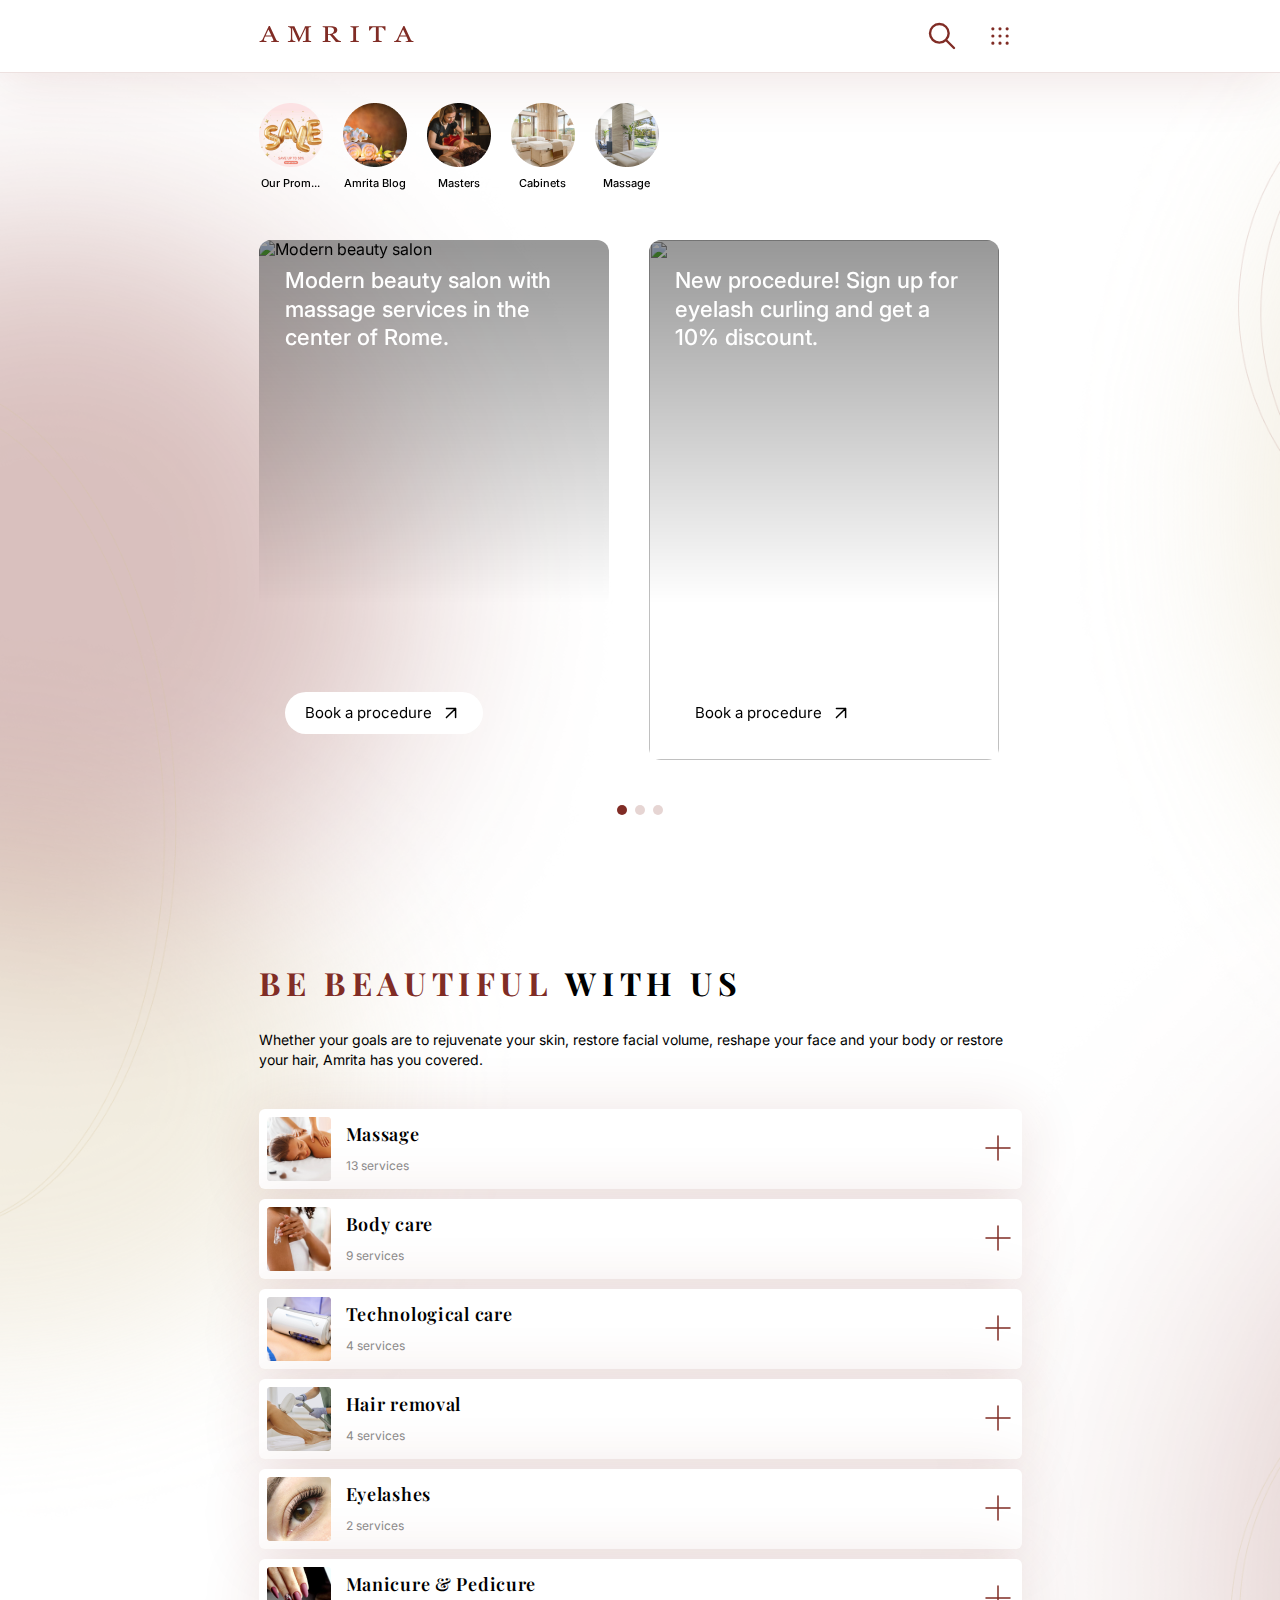
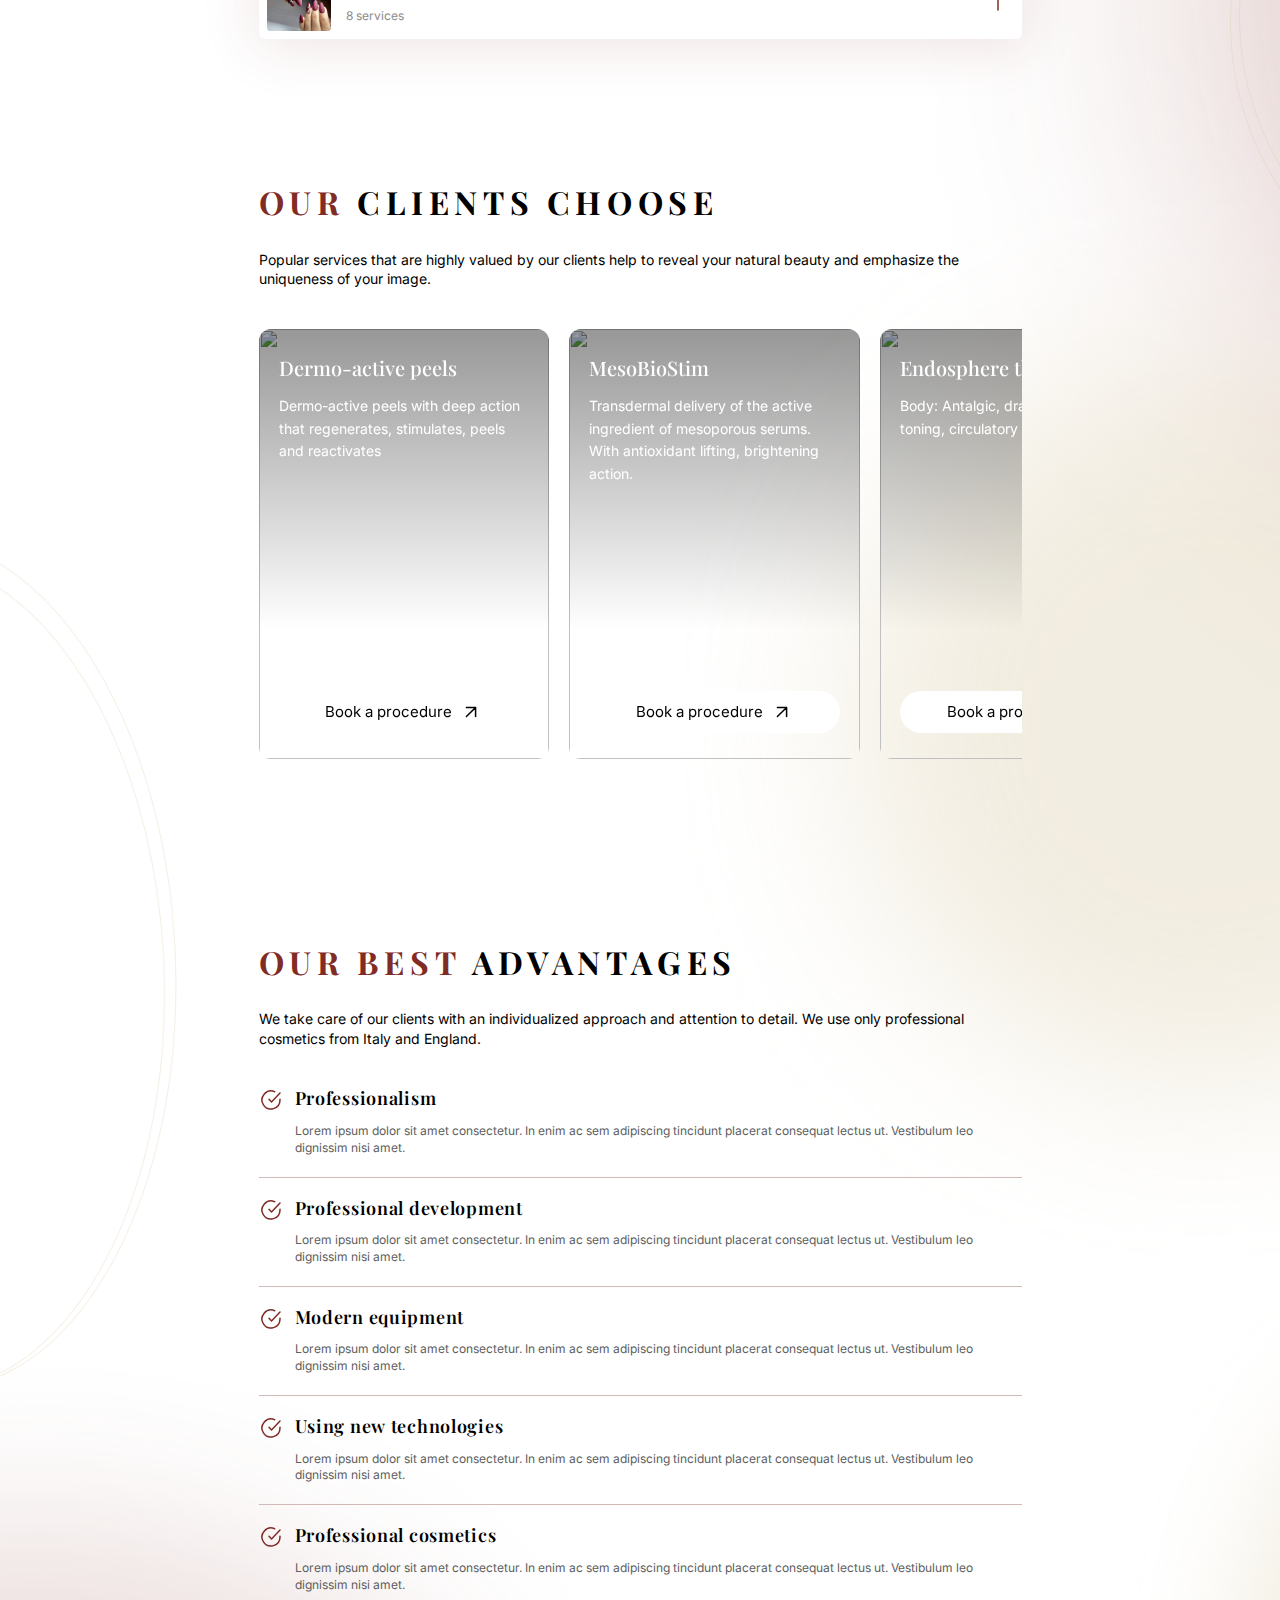
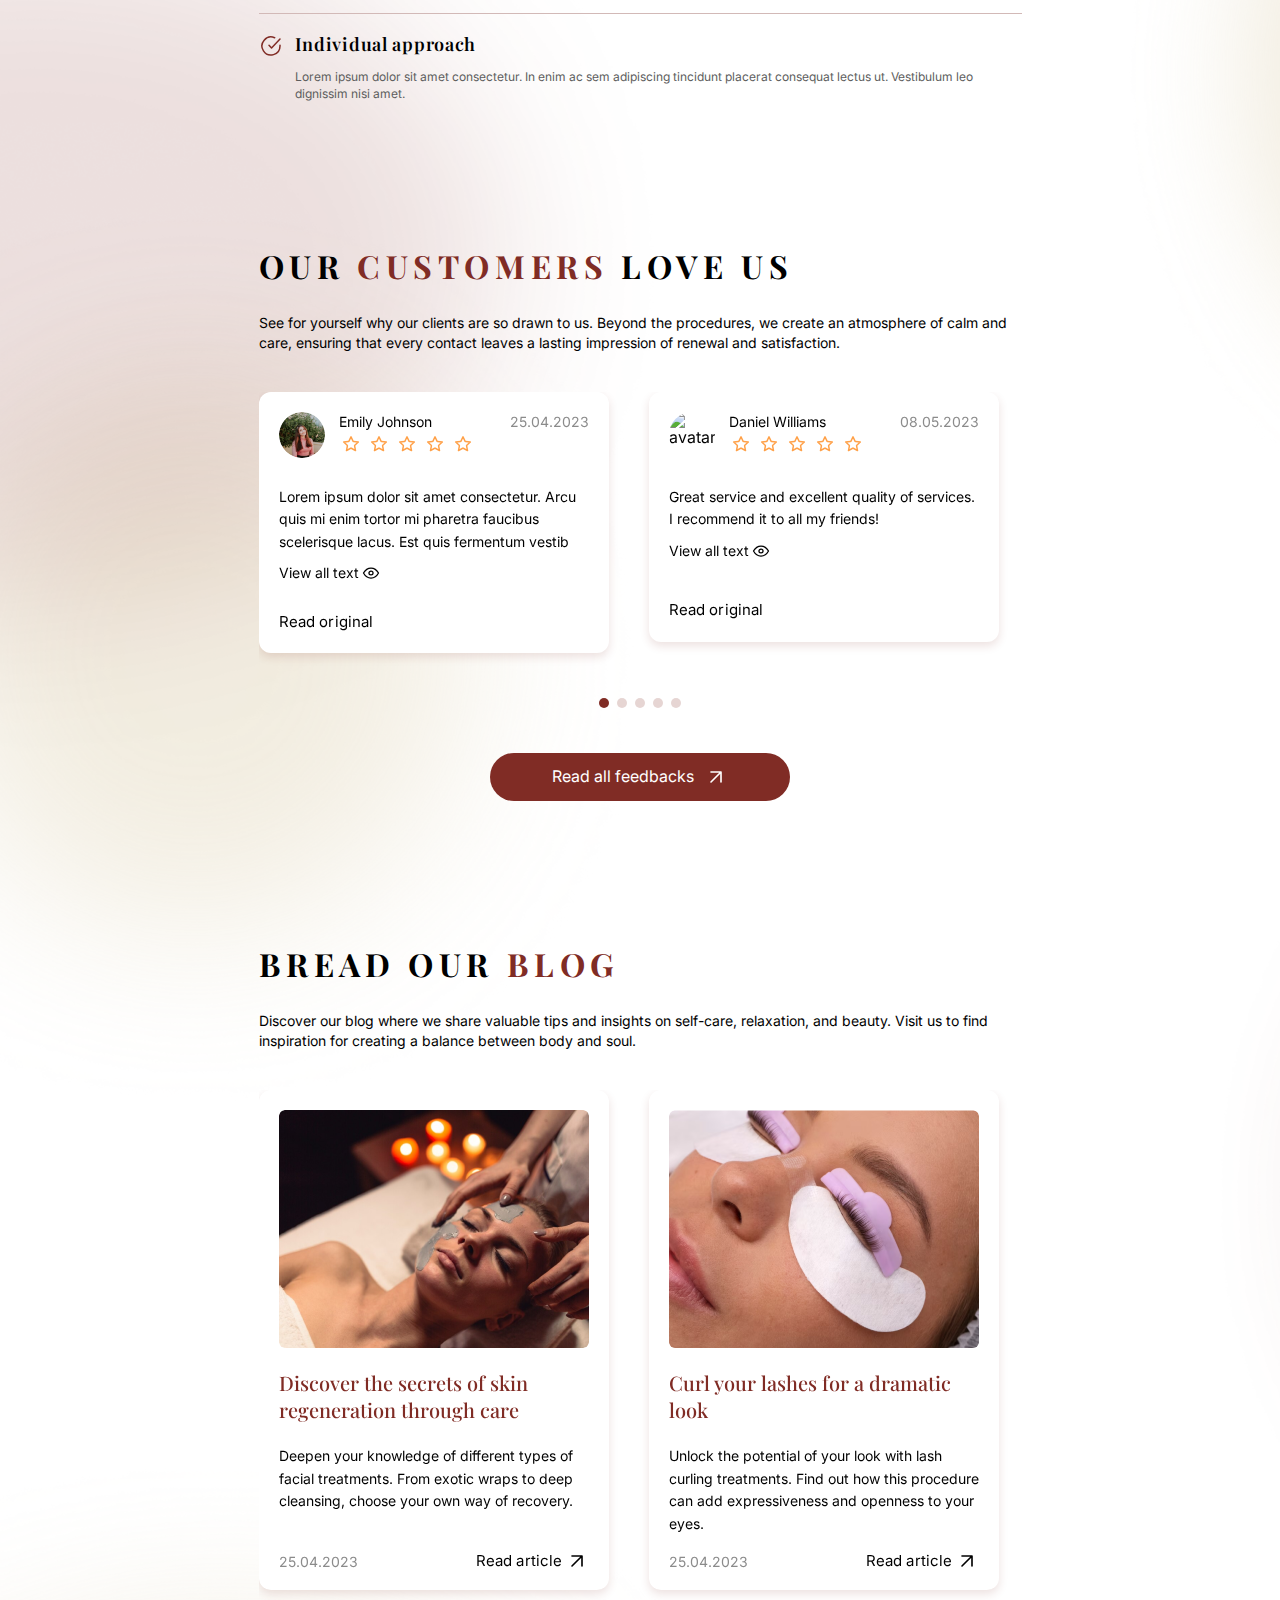
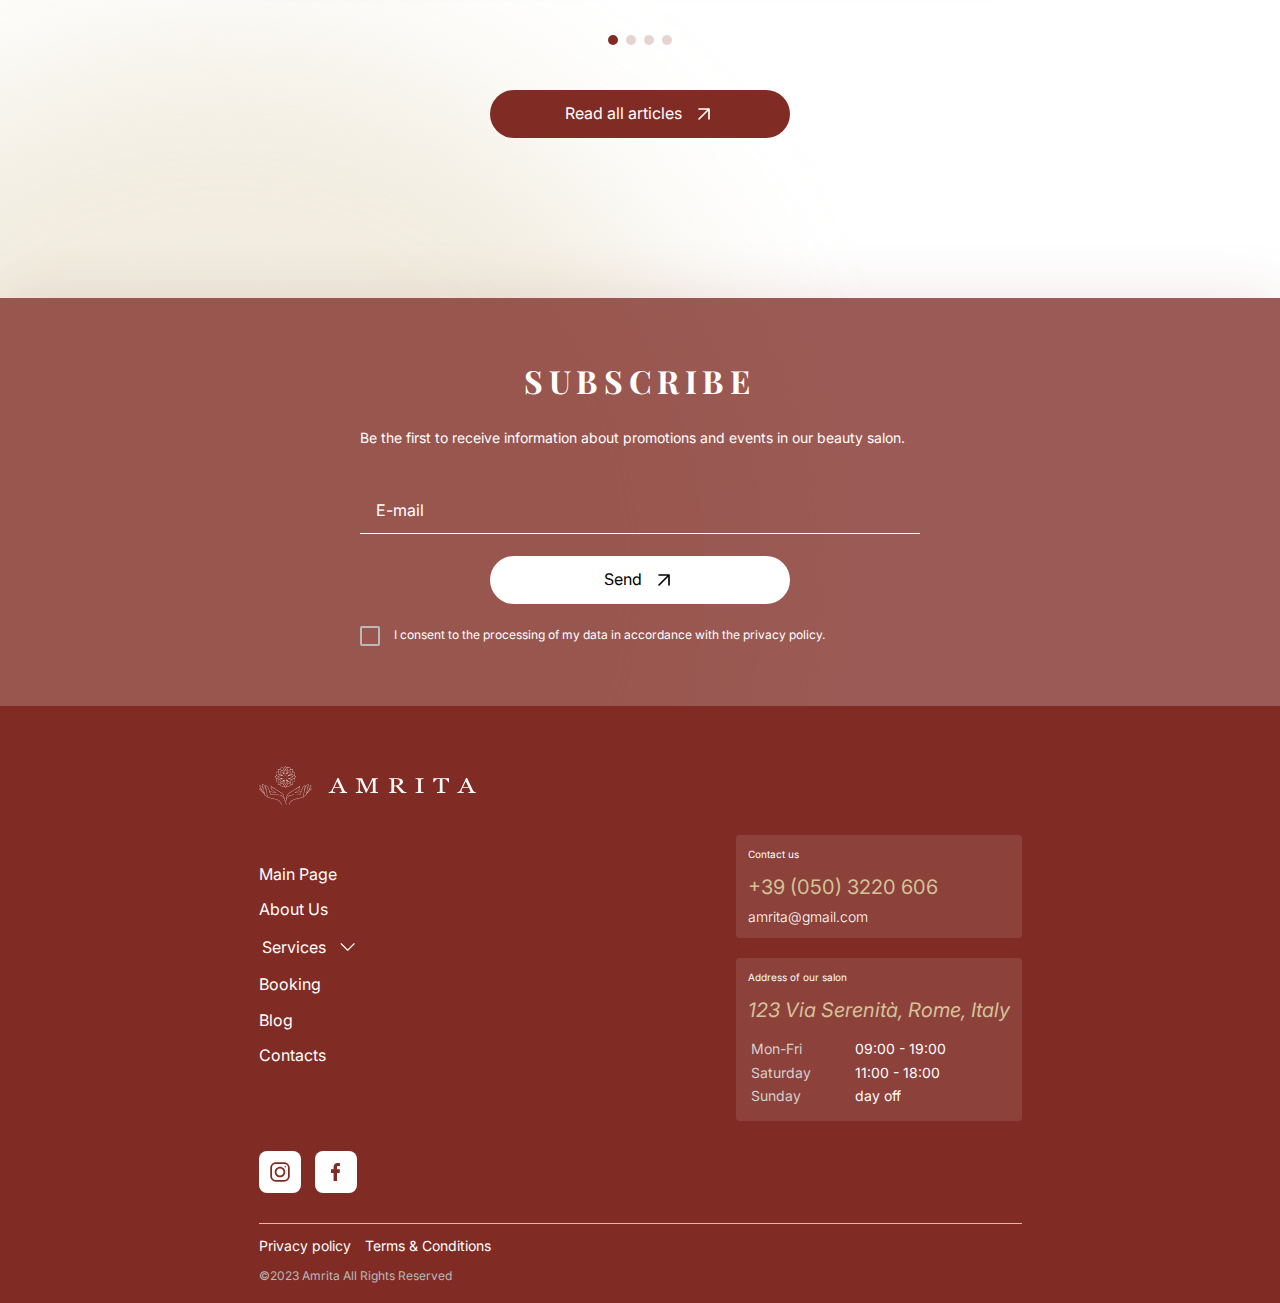
==== index.html @ 3289280f "added subcategories mob/tablet" ====
<!DOCTYPE html>
<html lang="en">

<head>
  <meta charset="UTF-8" />
  <meta name="viewport" content="width=device-width, initial-scale=1.0" />
  <title>Amrita</title>
  <link rel="preconnect" href="https://fonts.googleapis.com" />
  <link rel="preconnect" href="https://fonts.gstatic.com" crossorigin />
  <link
    href="https://fonts.googleapis.com/css2?family=Inter:wght@300;400;500&family=Playfair+Display:wght@500;600;700&display=swap"
    rel="stylesheet" />
  <link rel="stylesheet" href="https://cdn.jsdelivr.net/npm/modern-normalize@1.1.0/modern-normalize.min.css" />
  <link rel="stylesheet" href="https://cdn.jsdelivr.net/npm/swiper@10/swiper-bundle.min.css" />
  <script src="https://cdn.jsdelivr.net/npm/swiper@10/swiper-bundle.min.js"></script>
  <link rel="stylesheet" href="./css/style.css" />
  <link rel="stylesheet" href="./css/pagesStyles/main.css" />
  <script type="module" src="./index.js"></script>
</head>

<body>
  <header class="header">
    <div class="container head__container">
      <nav class="header__nav">
        <ul class="nav__list">
          <li class="nav__item">
            <a href="./services.html" class="nav__link">Services
              <svg width="22" height="22" class="nav__link-icon">
                <use href="./images/icons_sprite.svg.svg#arrow-up-right"></use>
              </svg>
            </a>
          </li>
          <li class="nav__item">
            <a href="./about.html" class="nav__link">About Us</a>
          </li>
          <li class="nav__item"><a href="./blog.html" class="nav__link">Blog</a></li>
          <li class="nav__item">
            <a href="./contacts.html" class="nav__link">Contacts</a>
          </li>
        </ul>
      </nav>
      <a href="./index.html" class="header__logo">
        <svg width="155" height="16" class="logo__icon">
          <use href="./images/icons_sprite.svg.svg#logo"></use>
        </svg>
      </a>
      <div class="header-content">
        <div class="search__container">
          <form class="search-form">
            <input type="text" name="search" placeholder="Search prochedure" class="search__input" />
            <button type="submit" class="search__button">
              <svg width="20" height="20" class="search__button__icon">
                <use href="./images/icons_sprite.svg.svg#search"></use>
              </svg>
            </button>
          </form>
        </div>
        <div class="select">
          <div class="select-header">
            <span class="select-current">EN</span>
            <div class="select-icon">
              <svg width="24" height="24">
                <use class="select-icon" href="./images/icons_sprite.svg.svg#chevron-down"></use>
              </svg>
            </div>
          </div>
          <div class="select-body">
            <div class="select-item">EN</div>
            <div class="select-item">IT</div>
            <div class="select-item">UA</div>
            <div class="select-item">RU</div>
          </div>
        </div>
      </div>
      <div class="header__buttons">
        <button class="header__button-search" id="js-open-panelSearch">
          <svg width="32" height="32" class="search__button__icon-search">
            <use href="./images/icons_sprite.svg.svg#search"></use>
          </svg>
          <svg width="32" height="32" class="search__button__icon-close">
            <use href="./images/icons_sprite.svg.svg#close-icon"></use>
          </svg>
        </button>
        <button class="header__button-menu js-open-menu">
          <svg width="32" height="32" class="button-menu__icon" aria-expanded="false" aria-controls="mobile-menu">
            <use href="./images/icons_sprite.svg.svg#button_menu-burger"></use>
          </svg>
        </button>
      </div>
    </div>
    <div class="header__decor"></div>
    <div class="header__search-panel" id="js-search-panel-header">
      <form class="container search-form">
        <label class="header__search-panel-label">
          <input type="text" name="search" placeholder="Search prochedure" class="search__input" />
          <button type="submit" class="search__button">
            <svg width="20" height="20" class="search__button__icon-search">
              <use href="./images/icons_sprite.svg.svg#search"></use>
            </svg>
          </button>
        </label>
      </form>
    </div>
    <div class="container services__container">
      <ul class="services__list">
        <li class="services__item">
          <button type="button" class="services__button">Body massage</button>
          <div class="subservices__container">
            <ul class="subservices__list">
              <li class="subservices__item">
                <div class="subservices__thumb">
                  <img src="https://t4.ftcdn.net/jpg/04/73/25/49/360_F_473254957_bxG9yf4ly7OBO5I0O5KABlN930GwaMQz.jpg"
                    alt="Decontracting">
                </div>
                <p class="subservices__name">Decontracting</p>
              </li>
              <li class="subservices__item">
                <div class="subservices__thumb">
                  <img src="https://t4.ftcdn.net/jpg/04/73/25/49/360_F_473254957_bxG9yf4ly7OBO5I0O5KABlN930GwaMQz.jpg"
                    alt="Vodder lymph drainage">
                </div>
                <p class="subservices__name">Vodder lymph drainage</p>
              </li>
              <li class="subservices__item">
                <div class="subservices__thumb">
                  <img src="https://t4.ftcdn.net/jpg/04/73/25/49/360_F_473254957_bxG9yf4ly7OBO5I0O5KABlN930GwaMQz.jpg"
                    alt="Anticellulite">
                </div>
                <p class="subservices__name">Anticellulite</p>
              </li>
              <li class="subservices__item">
                <div class="subservices__thumb">
                  <img src="https://t4.ftcdn.net/jpg/04/73/25/49/360_F_473254957_bxG9yf4ly7OBO5I0O5KABlN930GwaMQz.jpg"
                    alt="Relaxing">
                </div>
                <p class="subservices__name">Relaxing</p>
              </li>
              <li class="subservices__item">
                <div class="subservices__thumb">
                  <img src="https://t4.ftcdn.net/jpg/04/73/25/49/360_F_473254957_bxG9yf4ly7OBO5I0O5KABlN930GwaMQz.jpg"
                    alt="Decontracting">
                </div>
                <p class="subservices__name">Relaxing Ayurvedic</p>
              </li>
              <li class="subservices__item">
                <div class="subservices__thumb">
                  <img src="https://t4.ftcdn.net/jpg/04/73/25/49/360_F_473254957_bxG9yf4ly7OBO5I0O5KABlN930GwaMQz.jpg"
                    alt="Decontracting">
                </div>
                <p class="subservices__name">Relaxing Hawaiian</p>
              </li>
              <li class="subservices__item">
                <div class="subservices__thumb">
                  <img src="https://t4.ftcdn.net/jpg/04/73/25/49/360_F_473254957_bxG9yf4ly7OBO5I0O5KABlN930GwaMQz.jpg"
                    alt="Decontracting">
                </div>
                <p class="subservices__name">Foot reflexology</p>
              </li>
              <li class="subservices__item">
                <div class="subservices__thumb">
                  <img src="https://t4.ftcdn.net/jpg/04/73/25/49/360_F_473254957_bxG9yf4ly7OBO5I0O5KABlN930GwaMQz.jpg"
                    alt="Decontracting">
                </div>
                <p class="subservices__name">Cranio-sacral technique</p>
              </li>
              <li class="subservices__item">
                <div class="subservices__thumb">
                  <img src="https://t4.ftcdn.net/jpg/04/73/25/49/360_F_473254957_bxG9yf4ly7OBO5I0O5KABlN930GwaMQz.jpg"
                    alt="Decontracting">
                </div>
                <p class="subservices__name">Jar technique</p>
              </li>
            </ul>
          </div>
        </li>
        <li class="services__item">
          <button type="button" class="services__button">Face massage</button>
          <div class="subservices__container">
            <ul class="subservices__list">
              <li class="subservices__item">
                <div class="subservices__thumb">
                  <img src="https://t4.ftcdn.net/jpg/04/73/25/49/360_F_473254957_bxG9yf4ly7OBO5I0O5KABlN930GwaMQz.jpg"
                    alt="Decontracting">
                </div>
                <p class="subservices__name">Decontracting2</p>
              </li>
              <li class="subservices__item">
                <div class="subservices__thumb">
                  <img src="https://t4.ftcdn.net/jpg/04/73/25/49/360_F_473254957_bxG9yf4ly7OBO5I0O5KABlN930GwaMQz.jpg"
                    alt="Vodder lymph drainage">
                </div>
                <p class="subservices__name">Vodder lymph drainage2</p>
              </li>
              <li class="subservices__item">
                <div class="subservices__thumb">
                  <img src="https://t4.ftcdn.net/jpg/04/73/25/49/360_F_473254957_bxG9yf4ly7OBO5I0O5KABlN930GwaMQz.jpg"
                    alt="Anticellulite">
                </div>
                <p class="subservices__name">Anticellulite2</p>
              </li>
              <li class="subservices__item">
                <div class="subservices__thumb">
                  <img src="https://t4.ftcdn.net/jpg/04/73/25/49/360_F_473254957_bxG9yf4ly7OBO5I0O5KABlN930GwaMQz.jpg"
                    alt="Relaxing">
                </div>
                <p class="subservices__name">Relaxing2</p>
              </li>
              <li class="subservices__item">
                <div class="subservices__thumb">
                  <img src="https://t4.ftcdn.net/jpg/04/73/25/49/360_F_473254957_bxG9yf4ly7OBO5I0O5KABlN930GwaMQz.jpg"
                    alt="Decontracting">
                </div>
                <p class="subservices__name">Relaxing Ayurvedic2</p>
              </li>
              <li class="subservices__item">
                <div class="subservices__thumb">
                  <img src="https://t4.ftcdn.net/jpg/04/73/25/49/360_F_473254957_bxG9yf4ly7OBO5I0O5KABlN930GwaMQz.jpg"
                    alt="Decontracting">
                </div>
                <p class="subservices__name">Relaxing Hawaiian2</p>
              </li>
              <li class="subservices__item">
                <div class="subservices__thumb">
                  <img src="https://t4.ftcdn.net/jpg/04/73/25/49/360_F_473254957_bxG9yf4ly7OBO5I0O5KABlN930GwaMQz.jpg"
                    alt="Decontracting">
                </div>
                <p class="subservices__name">Foot reflexology2</p>
              </li>
              <li class="subservices__item">
                <div class="subservices__thumb">
                  <img src="https://t4.ftcdn.net/jpg/04/73/25/49/360_F_473254957_bxG9yf4ly7OBO5I0O5KABlN930GwaMQz.jpg"
                    alt="Decontracting">
                </div>
                <p class="subservices__name">Cranio-sacral technique2</p>
              </li>
              <li class="subservices__item">
                <div class="subservices__thumb">
                  <img src="https://t4.ftcdn.net/jpg/04/73/25/49/360_F_473254957_bxG9yf4ly7OBO5I0O5KABlN930GwaMQz.jpg"
                    alt="Decontracting">
                </div>
                <p class="subservices__name">Jar technique2</p>
              </li>
            </ul>
          </div>
        </li>
        <li class="services__item">
          <button type="button" class="services__button">Body care</button>
          <div class="subservices__container">
            <ul class="subservices__list">
              <li class="subservices__item">
                <div class="subservices__thumb">
                  <img src="https://t4.ftcdn.net/jpg/04/73/25/49/360_F_473254957_bxG9yf4ly7OBO5I0O5KABlN930GwaMQz.jpg"
                    alt="Decontracting">
                </div>
                <p class="subservices__name">Decontracting3</p>
              </li>
              <li class="subservices__item">
                <div class="subservices__thumb">
                  <img src="https://t4.ftcdn.net/jpg/04/73/25/49/360_F_473254957_bxG9yf4ly7OBO5I0O5KABlN930GwaMQz.jpg"
                    alt="Vodder lymph drainage">
                </div>
                <p class="subservices__name">Vodder lymph drainage3</p>
              </li>
              <li class="subservices__item">
                <div class="subservices__thumb">
                  <img src="https://t4.ftcdn.net/jpg/04/73/25/49/360_F_473254957_bxG9yf4ly7OBO5I0O5KABlN930GwaMQz.jpg"
                    alt="Anticellulite">
                </div>
                <p class="subservices__name">Anticellulite3</p>
              </li>
              <li class="subservices__item">
                <div class="subservices__thumb">
                  <img src="https://t4.ftcdn.net/jpg/04/73/25/49/360_F_473254957_bxG9yf4ly7OBO5I0O5KABlN930GwaMQz.jpg"
                    alt="Relaxing">
                </div>
                <p class="subservices__name">Relaxing3</p>
              </li>
              <li class="subservices__item">
                <div class="subservices__thumb">
                  <img src="https://t4.ftcdn.net/jpg/04/73/25/49/360_F_473254957_bxG9yf4ly7OBO5I0O5KABlN930GwaMQz.jpg"
                    alt="Decontracting">
                </div>
                <p class="subservices__name">Relaxing Ayurvedic3</p>
              </li>
              <li class="subservices__item">
                <div class="subservices__thumb">
                  <img src="https://t4.ftcdn.net/jpg/04/73/25/49/360_F_473254957_bxG9yf4ly7OBO5I0O5KABlN930GwaMQz.jpg"
                    alt="Decontracting">
                </div>
                <p class="subservices__name">Relaxing Hawaiian3</p>
              </li>
              <li class="subservices__item">
                <div class="subservices__thumb">
                  <img src="https://t4.ftcdn.net/jpg/04/73/25/49/360_F_473254957_bxG9yf4ly7OBO5I0O5KABlN930GwaMQz.jpg"
                    alt="Decontracting">
                </div>
                <p class="subservices__name">Foot reflexology3</p>
              </li>
              <li class="subservices__item">
                <div class="subservices__thumb">
                  <img src="https://t4.ftcdn.net/jpg/04/73/25/49/360_F_473254957_bxG9yf4ly7OBO5I0O5KABlN930GwaMQz.jpg"
                    alt="Decontracting">
                </div>
                <p class="subservices__name">Cranio-sacral technique3</p>
              </li>
              <li class="subservices__item">
                <div class="subservices__thumb">
                  <img src="https://t4.ftcdn.net/jpg/04/73/25/49/360_F_473254957_bxG9yf4ly7OBO5I0O5KABlN930GwaMQz.jpg"
                    alt="Decontracting">
                </div>
                <p class="subservices__name">Jar technique3</p>
              </li>
            </ul>
          </div>
        </li>
        <li class="services__item">
          <button type="button" class="services__button">Body care</button>
          <div class="subservices__container">
            <ul class="subservices__list">
              <li class="subservices__item">
                <div class="subservices__thumb">
                  <img src="https://t4.ftcdn.net/jpg/04/73/25/49/360_F_473254957_bxG9yf4ly7OBO5I0O5KABlN930GwaMQz.jpg"
                    alt="Decontracting">
                </div>
                <p class="subservices__name">Decontracting4</p>
              </li>
              <li class="subservices__item">
                <div class="subservices__thumb">
                  <img src="https://t4.ftcdn.net/jpg/04/73/25/49/360_F_473254957_bxG9yf4ly7OBO5I0O5KABlN930GwaMQz.jpg"
                    alt="Vodder lymph drainage">
                </div>
                <p class="subservices__name">Vodder lymph drainage4</p>
              </li>
              <li class="subservices__item">
                <div class="subservices__thumb">
                  <img src="https://t4.ftcdn.net/jpg/04/73/25/49/360_F_473254957_bxG9yf4ly7OBO5I0O5KABlN930GwaMQz.jpg"
                    alt="Anticellulite">
                </div>
                <p class="subservices__name">Anticellulite4</p>
              </li>
              <li class="subservices__item">
                <div class="subservices__thumb">
                  <img src="https://t4.ftcdn.net/jpg/04/73/25/49/360_F_473254957_bxG9yf4ly7OBO5I0O5KABlN930GwaMQz.jpg"
                    alt="Relaxing">
                </div>
                <p class="subservices__name">Relaxing4</p>
              </li>
              <li class="subservices__item">
                <div class="subservices__thumb">
                  <img src="https://t4.ftcdn.net/jpg/04/73/25/49/360_F_473254957_bxG9yf4ly7OBO5I0O5KABlN930GwaMQz.jpg"
                    alt="Decontracting">
                </div>
                <p class="subservices__name">Relaxing Ayurvedic4</p>
              </li>
              <li class="subservices__item">
                <div class="subservices__thumb">
                  <img src="https://t4.ftcdn.net/jpg/04/73/25/49/360_F_473254957_bxG9yf4ly7OBO5I0O5KABlN930GwaMQz.jpg"
                    alt="Decontracting">
                </div>
                <p class="subservices__name">Relaxing Hawaiian4</p>
              </li>
              <li class="subservices__item">
                <div class="subservices__thumb">
                  <img src="https://t4.ftcdn.net/jpg/04/73/25/49/360_F_473254957_bxG9yf4ly7OBO5I0O5KABlN930GwaMQz.jpg"
                    alt="Decontracting">
                </div>
                <p class="subservices__name">Foot reflexology4</p>
              </li>
              <li class="subservices__item">
                <div class="subservices__thumb">
                  <img src="https://t4.ftcdn.net/jpg/04/73/25/49/360_F_473254957_bxG9yf4ly7OBO5I0O5KABlN930GwaMQz.jpg"
                    alt="Decontracting">
                </div>
                <p class="subservices__name">Cranio-sacral technique4</p>
              </li>
              <li class="subservices__item">
                <div class="subservices__thumb">
                  <img src="https://t4.ftcdn.net/jpg/04/73/25/49/360_F_473254957_bxG9yf4ly7OBO5I0O5KABlN930GwaMQz.jpg"
                    alt="Decontracting">
                </div>
                <p class="subservices__name">Jar technique4</p>
              </li>
            </ul>
          </div>
        </li>
        <li class="services__item">
          <button type="button" class="services__button">
            Endosphere therapy
          </button>
          <div class="subservices__container">
            <ul class="subservices__list">
              <li class="subservices__item">
                <div class="subservices__thumb">
                  <img src="https://t4.ftcdn.net/jpg/04/73/25/49/360_F_473254957_bxG9yf4ly7OBO5I0O5KABlN930GwaMQz.jpg"
                    alt="Decontracting">
                </div>
                <p class="subservices__name">Decontracting5</p>
              </li>
              <li class="subservices__item">
                <div class="subservices__thumb">
                  <img src="https://t4.ftcdn.net/jpg/04/73/25/49/360_F_473254957_bxG9yf4ly7OBO5I0O5KABlN930GwaMQz.jpg"
                    alt="Vodder lymph drainage">
                </div>
                <p class="subservices__name">Vodder lymph drainage5</p>
              </li>
              <li class="subservices__item">
                <div class="subservices__thumb">
                  <img src="https://t4.ftcdn.net/jpg/04/73/25/49/360_F_473254957_bxG9yf4ly7OBO5I0O5KABlN930GwaMQz.jpg"
                    alt="Anticellulite">
                </div>
                <p class="subservices__name">Anticellulite5</p>
              </li>
              <li class="subservices__item">
                <div class="subservices__thumb">
                  <img src="https://t4.ftcdn.net/jpg/04/73/25/49/360_F_473254957_bxG9yf4ly7OBO5I0O5KABlN930GwaMQz.jpg"
                    alt="Relaxing">
                </div>
                <p class="subservices__name">Relaxing5</p>
              </li>
              <li class="subservices__item">
                <div class="subservices__thumb">
                  <img src="https://t4.ftcdn.net/jpg/04/73/25/49/360_F_473254957_bxG9yf4ly7OBO5I0O5KABlN930GwaMQz.jpg"
                    alt="Decontracting">
                </div>
                <p class="subservices__name">Relaxing Ayurvedic5</p>
              </li>
              <li class="subservices__item">
                <div class="subservices__thumb">
                  <img src="https://t4.ftcdn.net/jpg/04/73/25/49/360_F_473254957_bxG9yf4ly7OBO5I0O5KABlN930GwaMQz.jpg"
                    alt="Decontracting">
                </div>
                <p class="subservices__name">Relaxing Hawaiian5</p>
              </li>
              <li class="subservices__item">
                <div class="subservices__thumb">
                  <img src="https://t4.ftcdn.net/jpg/04/73/25/49/360_F_473254957_bxG9yf4ly7OBO5I0O5KABlN930GwaMQz.jpg"
                    alt="Decontracting">
                </div>
                <p class="subservices__name">Foot reflexology5</p>
              </li>
              <li class="subservices__item">
                <div class="subservices__thumb">
                  <img src="https://t4.ftcdn.net/jpg/04/73/25/49/360_F_473254957_bxG9yf4ly7OBO5I0O5KABlN930GwaMQz.jpg"
                    alt="Decontracting">
                </div>
                <p class="subservices__name">Cranio-sacral technique5</p>
              </li>
              <li class="subservices__item">
                <div class="subservices__thumb">
                  <img src="https://t4.ftcdn.net/jpg/04/73/25/49/360_F_473254957_bxG9yf4ly7OBO5I0O5KABlN930GwaMQz.jpg"
                    alt="Decontracting">
                </div>
                <p class="subservices__name">Jar technique5</p>
              </li>
            </ul>
          </div>
        </li>
        <li class="services__item">
          <button type="button" class="services__button">MesoBioStim</button>
          <div class="subservices__container">
            <ul class="subservices__list">
              <li class="subservices__item">
                <div class="subservices__thumb">
                  <img src="https://t4.ftcdn.net/jpg/04/73/25/49/360_F_473254957_bxG9yf4ly7OBO5I0O5KABlN930GwaMQz.jpg"
                    alt="Decontracting">
                </div>
                <p class="subservices__name">Decontracting6</p>
              </li>
              <li class="subservices__item">
                <div class="subservices__thumb">
                  <img src="https://t4.ftcdn.net/jpg/04/73/25/49/360_F_473254957_bxG9yf4ly7OBO5I0O5KABlN930GwaMQz.jpg"
                    alt="Vodder lymph drainage">
                </div>
                <p class="subservices__name">Vodder lymph drainage6</p>
              </li>
              <li class="subservices__item">
                <div class="subservices__thumb">
                  <img src="https://t4.ftcdn.net/jpg/04/73/25/49/360_F_473254957_bxG9yf4ly7OBO5I0O5KABlN930GwaMQz.jpg"
                    alt="Anticellulite">
                </div>
                <p class="subservices__name">Anticellulite6</p>
              </li>
              <li class="subservices__item">
                <div class="subservices__thumb">
                  <img src="https://t4.ftcdn.net/jpg/04/73/25/49/360_F_473254957_bxG9yf4ly7OBO5I0O5KABlN930GwaMQz.jpg"
                    alt="Relaxing">
                </div>
                <p class="subservices__name">Relaxing6</p>
              </li>
              <li class="subservices__item">
                <div class="subservices__thumb">
                  <img src="https://t4.ftcdn.net/jpg/04/73/25/49/360_F_473254957_bxG9yf4ly7OBO5I0O5KABlN930GwaMQz.jpg"
                    alt="Decontracting">
                </div>
                <p class="subservices__name">Relaxing Ayurvedic6</p>
              </li>
              <li class="subservices__item">
                <div class="subservices__thumb">
                  <img src="https://t4.ftcdn.net/jpg/04/73/25/49/360_F_473254957_bxG9yf4ly7OBO5I0O5KABlN930GwaMQz.jpg"
                    alt="Decontracting">
                </div>
                <p class="subservices__name">Relaxing Hawaiian6</p>
              </li>
              <li class="subservices__item">
                <div class="subservices__thumb">
                  <img src="https://t4.ftcdn.net/jpg/04/73/25/49/360_F_473254957_bxG9yf4ly7OBO5I0O5KABlN930GwaMQz.jpg"
                    alt="Decontracting">
                </div>
                <p class="subservices__name">Foot reflexology6</p>
              </li>
              <li class="subservices__item">
                <div class="subservices__thumb">
                  <img src="https://t4.ftcdn.net/jpg/04/73/25/49/360_F_473254957_bxG9yf4ly7OBO5I0O5KABlN930GwaMQz.jpg"
                    alt="Decontracting">
                </div>
                <p class="subservices__name">Cranio-sacral technique6</p>
              </li>
              <li class="subservices__item">
                <div class="subservices__thumb">
                  <img src="https://t4.ftcdn.net/jpg/04/73/25/49/360_F_473254957_bxG9yf4ly7OBO5I0O5KABlN930GwaMQz.jpg"
                    alt="Decontracting">
                </div>
                <p class="subservices__name">Jar technique6</p>
              </li>
            </ul>
          </div>
        </li>
        <li class="services__item">
          <button type="button" class="services__button">Epilation</button>
          <div class="subservices__container">
            <ul class="subservices__list">
              <li class="subservices__item">
                <div class="subservices__thumb">
                  <img src="https://t4.ftcdn.net/jpg/04/73/25/49/360_F_473254957_bxG9yf4ly7OBO5I0O5KABlN930GwaMQz.jpg"
                    alt="Decontracting">
                </div>
                <p class="subservices__name">Decontracting7</p>
              </li>
              <li class="subservices__item">
                <div class="subservices__thumb">
                  <img src="https://t4.ftcdn.net/jpg/04/73/25/49/360_F_473254957_bxG9yf4ly7OBO5I0O5KABlN930GwaMQz.jpg"
                    alt="Vodder lymph drainage">
                </div>
                <p class="subservices__name">Vodder lymph drainage7</p>
              </li>
              <li class="subservices__item">
                <div class="subservices__thumb">
                  <img src="https://t4.ftcdn.net/jpg/04/73/25/49/360_F_473254957_bxG9yf4ly7OBO5I0O5KABlN930GwaMQz.jpg"
                    alt="Anticellulite">
                </div>
                <p class="subservices__name">Anticellulite7</p>
              </li>
              <li class="subservices__item">
                <div class="subservices__thumb">
                  <img src="https://t4.ftcdn.net/jpg/04/73/25/49/360_F_473254957_bxG9yf4ly7OBO5I0O5KABlN930GwaMQz.jpg"
                    alt="Relaxing">
                </div>
                <p class="subservices__name">Relaxing7</p>
              </li>
              <li class="subservices__item">
                <div class="subservices__thumb">
                  <img src="https://t4.ftcdn.net/jpg/04/73/25/49/360_F_473254957_bxG9yf4ly7OBO5I0O5KABlN930GwaMQz.jpg"
                    alt="Decontracting">
                </div>
                <p class="subservices__name">Relaxing Ayurvedic7</p>
              </li>
              <li class="subservices__item">
                <div class="subservices__thumb">
                  <img src="https://t4.ftcdn.net/jpg/04/73/25/49/360_F_473254957_bxG9yf4ly7OBO5I0O5KABlN930GwaMQz.jpg"
                    alt="Decontracting">
                </div>
                <p class="subservices__name">Relaxing Hawaiian7</p>
              </li>
              <li class="subservices__item">
                <div class="subservices__thumb">
                  <img src="https://t4.ftcdn.net/jpg/04/73/25/49/360_F_473254957_bxG9yf4ly7OBO5I0O5KABlN930GwaMQz.jpg"
                    alt="Decontracting">
                </div>
                <p class="subservices__name">Foot reflexology7</p>
              </li>
              <li class="subservices__item">
                <div class="subservices__thumb">
                  <img src="https://t4.ftcdn.net/jpg/04/73/25/49/360_F_473254957_bxG9yf4ly7OBO5I0O5KABlN930GwaMQz.jpg"
                    alt="Decontracting">
                </div>
                <p class="subservices__name">Cranio-sacral technique7</p>
              </li>
              <li class="subservices__item">
                <div class="subservices__thumb">
                  <img src="https://t4.ftcdn.net/jpg/04/73/25/49/360_F_473254957_bxG9yf4ly7OBO5I0O5KABlN930GwaMQz.jpg"
                    alt="Decontracting">
                </div>
                <p class="subservices__name">Jar technique7</p>
              </li>
            </ul>
          </div>
        </li>
        <li class="services__item">
          <button type="button" class="services__button">Eyelashes</button>
          <div class="subservices__container">
            <ul class="subservices__list">
              <li class="subservices__item">
                <div class="subservices__thumb">
                  <img src="https://t4.ftcdn.net/jpg/04/73/25/49/360_F_473254957_bxG9yf4ly7OBO5I0O5KABlN930GwaMQz.jpg"
                    alt="Decontracting">
                </div>
                <p class="subservices__name">Decontracting8</p>
              </li>
              <li class="subservices__item">
                <div class="subservices__thumb">
                  <img src="https://t4.ftcdn.net/jpg/04/73/25/49/360_F_473254957_bxG9yf4ly7OBO5I0O5KABlN930GwaMQz.jpg"
                    alt="Vodder lymph drainage">
                </div>
                <p class="subservices__name">Vodder lymph drainage8</p>
              </li>
              <li class="subservices__item">
                <div class="subservices__thumb">
                  <img src="https://t4.ftcdn.net/jpg/04/73/25/49/360_F_473254957_bxG9yf4ly7OBO5I0O5KABlN930GwaMQz.jpg"
                    alt="Anticellulite">
                </div>
                <p class="subservices__name">Anticellulite8</p>
              </li>
              <li class="subservices__item">
                <div class="subservices__thumb">
                  <img src="https://t4.ftcdn.net/jpg/04/73/25/49/360_F_473254957_bxG9yf4ly7OBO5I0O5KABlN930GwaMQz.jpg"
                    alt="Relaxing">
                </div>
                <p class="subservices__name">Relaxing8</p>
              </li>
              <li class="subservices__item">
                <div class="subservices__thumb">
                  <img src="https://t4.ftcdn.net/jpg/04/73/25/49/360_F_473254957_bxG9yf4ly7OBO5I0O5KABlN930GwaMQz.jpg"
                    alt="Decontracting">
                </div>
                <p class="subservices__name">Relaxing Ayurvedic8</p>
              </li>
              <li class="subservices__item">
                <div class="subservices__thumb">
                  <img src="https://t4.ftcdn.net/jpg/04/73/25/49/360_F_473254957_bxG9yf4ly7OBO5I0O5KABlN930GwaMQz.jpg"
                    alt="Decontracting">
                </div>
                <p class="subservices__name">Relaxing Hawaiian8</p>
              </li>
              <li class="subservices__item">
                <div class="subservices__thumb">
                  <img src="https://t4.ftcdn.net/jpg/04/73/25/49/360_F_473254957_bxG9yf4ly7OBO5I0O5KABlN930GwaMQz.jpg"
                    alt="Decontracting">
                </div>
                <p class="subservices__name">Foot reflexology8</p>
              </li>
              <li class="subservices__item">
                <div class="subservices__thumb">
                  <img src="https://t4.ftcdn.net/jpg/04/73/25/49/360_F_473254957_bxG9yf4ly7OBO5I0O5KABlN930GwaMQz.jpg"
                    alt="Decontracting">
                </div>
                <p class="subservices__name">Cranio-sacral technique8</p>
              </li>
              <li class="subservices__item">
                <div class="subservices__thumb">
                  <img src="https://t4.ftcdn.net/jpg/04/73/25/49/360_F_473254957_bxG9yf4ly7OBO5I0O5KABlN930GwaMQz.jpg"
                    alt="Decontracting">
                </div>
                <p class="subservices__name">Jar technique8</p>
              </li>
            </ul>
          </div>
        </li>
        <li class="services__item">
          <button type="button" class="services__button">Manicure</button>
          <div class="subservices__container">
            <ul class="subservices__list">
              <li class="subservices__item">
                <div class="subservices__thumb">
                  <img src="https://t4.ftcdn.net/jpg/04/73/25/49/360_F_473254957_bxG9yf4ly7OBO5I0O5KABlN930GwaMQz.jpg"
                    alt="Decontracting">
                </div>
                <p class="subservices__name">Decontracting9</p>
              </li>
              <li class="subservices__item">
                <div class="subservices__thumb">
                  <img src="https://t4.ftcdn.net/jpg/04/73/25/49/360_F_473254957_bxG9yf4ly7OBO5I0O5KABlN930GwaMQz.jpg"
                    alt="Vodder lymph drainage">
                </div>
                <p class="subservices__name">Vodder lymph drainage9</p>
              </li>
              <li class="subservices__item">
                <div class="subservices__thumb">
                  <img src="https://t4.ftcdn.net/jpg/04/73/25/49/360_F_473254957_bxG9yf4ly7OBO5I0O5KABlN930GwaMQz.jpg"
                    alt="Anticellulite">
                </div>
                <p class="subservices__name">Anticellulite9</p>
              </li>
              <li class="subservices__item">
                <div class="subservices__thumb">
                  <img src="https://t4.ftcdn.net/jpg/04/73/25/49/360_F_473254957_bxG9yf4ly7OBO5I0O5KABlN930GwaMQz.jpg"
                    alt="Relaxing">
                </div>
                <p class="subservices__name">Relaxing9</p>
              </li>
              <li class="subservices__item">
                <div class="subservices__thumb">
                  <img src="https://t4.ftcdn.net/jpg/04/73/25/49/360_F_473254957_bxG9yf4ly7OBO5I0O5KABlN930GwaMQz.jpg"
                    alt="Decontracting">
                </div>
                <p class="subservices__name">Relaxing Ayurvedic9</p>
              </li>
              <li class="subservices__item">
                <div class="subservices__thumb">
                  <img src="https://t4.ftcdn.net/jpg/04/73/25/49/360_F_473254957_bxG9yf4ly7OBO5I0O5KABlN930GwaMQz.jpg"
                    alt="Decontracting">
                </div>
                <p class="subservices__name">Relaxing Hawaiian9</p>
              </li>
              <li class="subservices__item">
                <div class="subservices__thumb">
                  <img src="https://t4.ftcdn.net/jpg/04/73/25/49/360_F_473254957_bxG9yf4ly7OBO5I0O5KABlN930GwaMQz.jpg"
                    alt="Decontracting">
                </div>
                <p class="subservices__name">Foot reflexology9</p>
              </li>
              <li class="subservices__item">
                <div class="subservices__thumb">
                  <img src="https://t4.ftcdn.net/jpg/04/73/25/49/360_F_473254957_bxG9yf4ly7OBO5I0O5KABlN930GwaMQz.jpg"
                    alt="Decontracting">
                </div>
                <p class="subservices__name">Cranio-sacral technique9</p>
              </li>
              <li class="subservices__item">
                <div class="subservices__thumb">
                  <img src="https://t4.ftcdn.net/jpg/04/73/25/49/360_F_473254957_bxG9yf4ly7OBO5I0O5KABlN930GwaMQz.jpg"
                    alt="Decontracting">
                </div>
                <p class="subservices__name">Jar technique9</p>
              </li>
            </ul>
          </div>
        </li>
        <li class="services__item">
          <button type="button" class="services__button">Pedicure</button>
          <div class="subservices__container">
            <ul class="subservices__list">
              <li class="subservices__item">
                <div class="subservices__thumb">
                  <img src="https://t4.ftcdn.net/jpg/04/73/25/49/360_F_473254957_bxG9yf4ly7OBO5I0O5KABlN930GwaMQz.jpg"
                    alt="Decontracting">
                </div>
                <p class="subservices__name">Decontracting2</p>
              </li>
              <li class="subservices__item">
                <div class="subservices__thumb">
                  <img src="https://t4.ftcdn.net/jpg/04/73/25/49/360_F_473254957_bxG9yf4ly7OBO5I0O5KABlN930GwaMQz.jpg"
                    alt="Vodder lymph drainage">
                </div>
                <p class="subservices__name">Vodder lymph drainage2</p>
              </li>
              <li class="subservices__item">
                <div class="subservices__thumb">
                  <img src="https://t4.ftcdn.net/jpg/04/73/25/49/360_F_473254957_bxG9yf4ly7OBO5I0O5KABlN930GwaMQz.jpg"
                    alt="Anticellulite">
                </div>
                <p class="subservices__name">Anticellulite2</p>
              </li>
              <li class="subservices__item">
                <div class="subservices__thumb">
                  <img src="https://t4.ftcdn.net/jpg/04/73/25/49/360_F_473254957_bxG9yf4ly7OBO5I0O5KABlN930GwaMQz.jpg"
                    alt="Relaxing">
                </div>
                <p class="subservices__name">Relaxing2</p>
              </li>
              <li class="subservices__item">
                <div class="subservices__thumb">
                  <img src="https://t4.ftcdn.net/jpg/04/73/25/49/360_F_473254957_bxG9yf4ly7OBO5I0O5KABlN930GwaMQz.jpg"
                    alt="Decontracting">
                </div>
                <p class="subservices__name">Relaxing Ayurvedic2</p>
              </li>
              <li class="subservices__item">
                <div class="subservices__thumb">
                  <img src="https://t4.ftcdn.net/jpg/04/73/25/49/360_F_473254957_bxG9yf4ly7OBO5I0O5KABlN930GwaMQz.jpg"
                    alt="Decontracting">
                </div>
                <p class="subservices__name">Relaxing Hawaiian2</p>
              </li>
              <li class="subservices__item">
                <div class="subservices__thumb">
                  <img src="https://t4.ftcdn.net/jpg/04/73/25/49/360_F_473254957_bxG9yf4ly7OBO5I0O5KABlN930GwaMQz.jpg"
                    alt="Decontracting">
                </div>
                <p class="subservices__name">Foot reflexology2</p>
              </li>
              <li class="subservices__item">
                <div class="subservices__thumb">
                  <img src="https://t4.ftcdn.net/jpg/04/73/25/49/360_F_473254957_bxG9yf4ly7OBO5I0O5KABlN930GwaMQz.jpg"
                    alt="Decontracting">
                </div>
                <p class="subservices__name">Cranio-sacral technique2</p>
              </li>
              <li class="subservices__item">
                <div class="subservices__thumb">
                  <img src="https://t4.ftcdn.net/jpg/04/73/25/49/360_F_473254957_bxG9yf4ly7OBO5I0O5KABlN930GwaMQz.jpg"
                    alt="Decontracting">
                </div>
                <p class="subservices__name">Jar technique2</p>
              </li>
            </ul>
          </div>
        </li>
      </ul>
    </div>
  </header>
  <main class="main">
    <!-- -------------------------CIRCLE INFO---------------------- -->
    <section class="circle-info">
      <div class="container">
        <div class="circle__swiper">
          <div class="swiper-wrapper">
            <div class="swiper-slide">
              <div class="circle-info__thumb">
                <img class="circle-info__img" srcset="
                    ./images/circle-info/img_sm@1x.png 64w,
                    ./images/circle-info/img_sm@2x.png 128w,
                    ./images/circle-info/img_lg@1x.png 82w,
                    ./images/circle-info/img_lg@2x.png 164w
                    " sizes="(min-width: 1440px) 82px, (min-width: 843px) 64px, (min-width: 390px) 64px, 100vw"
                  src="./images/circle-info/img_sm@1x.png" alt="Our Promotions" />
              </div>
              <p class="circle-info__text">Our Prom...</p>
            </div>
            <div class="swiper-slide">
              <div class="circle-info__thumb">
                <img srcset="
                  ./images/circle-info/img_sm@1x-1.png 64w,
                  ./images/circle-info/img_sm@2x-1.png 128w,
                  ./images/circle-info/img_lg@1x-1.png 82w,
                  ./images/circle-info/img_lg@2x-1.png 164w
                  " sizes="(min-width: 1440px) 82px, (min-width: 843px) 64px, (min-width: 390px) 64px, 100vw"
                  class="circle-info__img" src="./images/circle-info/img_sm@1x-1.png" alt="Amrita Blog" />
              </div>
              <p class="circle-info__text">Amrita Blog</p>
            </div>
            <div class="swiper-slide">
              <div class="circle-info__thumb">
                <img class="circle-info__img" srcset="
                  ./images/circle-info/img_sm@1x-2.png 64w,
                  ./images/circle-info/img_sm@2x-2.png 128w,
                  ./images/circle-info/img_lg@1x-2.png 82w,
                  ./images/circle-info/img_lg@2x-2.png 164w
                  " sizes="(min-width: 1440px) 82px, (min-width: 843px) 64px, (min-width: 390px) 64px, 100vw"
                  src="./images/circle-info/img_sm@1x-2.png" alt="Masters" />
              </div>
              <p class="circle-info__text">Masters</p>
            </div>
            <div class="swiper-slide">
              <div class="circle-info__thumb">
                <img class="circle-info__img" srcset="
                    ./images/circle-info/img_sm@1x-3.png 64w,
                    ./images/circle-info/img_sm@2x-3.png 128w,
                    ./images/circle-info/img_lg@1x-3.png 82w,
                    ./images/circle-info/img_lg@2x-3.png 164w
                    " sizes="(min-width: 1440px) 82px, (min-width: 843px) 64px, (min-width: 390px) 64px, 100vw"
                  src="./images/circle-info/img_sm@1x-3.png" alt="Cabinets" />
              </div>
              <p class="circle-info__text">Cabinets</p>
            </div>
            <div class="swiper-slide">
              <div class="circle-info__thumb">
                <img class="circle-info__img" srcset="
                    ./images/circle-info/img_sm@1x-4.png 64w,
                    ./images/circle-info/img_sm@2x-4.png 128w,
                    ./images/circle-info/img_lg@1x-4.png 82w,
                    ./images/circle-info/img_lg@2x-4.png 164w
                    " sizes="(min-width: 1440px) 82px, (min-width: 843px) 64px, (min-width: 390px) 64px, 100vw"
                  src="./images/circle-info/img_sm@1x-4.png" alt="Massage" />
              </div>
              <p class="circle-info__text">Massage</p>
            </div>
          </div>
        </div>
      </div>
    </section>
    <!-- -------------------------BANNER---------------------- -->
    <section class="banner">
      <div class="container">
        <div class="swiper banner__swiper">
          <div class="swiper-wrapper banner__swiper-wrapper">
            <div class="swiper-slide banner__swiper-slide">
              <div class="banner__thumb">
                <img src="https://109.te.ua/firms/photos/16871/4_1.jpg" alt="Modern beauty salon" />
                <div class="banner__thumb-content">
                  <p class="banner__text">
                    Modern beauty salon with massage services in the center of
                    Rome.
                  </p>
                  <a href="./booking.html" class="banner__button">
                    Book a procedure
                    <svg width="22" height="22" class="banner__button-icon">
                      <use class="banner__icon" href="./images/icons_sprite.svg.svg#arrow-up-right"></use>
                    </svg>
                  </a>
                </div>
              </div>
            </div>
            <div class="swiper-slide banner__swiper-slide">
              <div class="banner__thumb">
                <img src="https://109.te.ua/firms/photos/16871/0_1.jpg" alt="" />
                <div class="banner__thumb-content">
                  <p class="banner__text">
                    New procedure! Sign up for eyelash curling and get a 10%
                    discount.
                  </p>
                  <a href="./booking.html" class="banner__button">
                    Book a procedure
                    <svg width="22" height="22" class="banner__button-icon">
                      <use href="./images/icons_sprite.svg.svg#arrow-up-right"></use>
                    </svg>
                  </a>
                </div>
              </div>
            </div>
            <div class="swiper-slide banner__swiper-slide">
              <div class="banner__thumb">
                <img src="https://barb.ua/uploads/2022_/01/04/980451/YQKHzu.jpg" alt="" />
                <div class="banner__thumb-content">
                  <p class="banner__text">
                    Opening of a new salon in the center of Milan! Discounts
                    up to 50% are valid.
                  </p>
                  <a href="./booking.html" class="banner__button">
                    Book a procedure
                    <svg width="22" height="22" class="banner__button-icon">
                      <use href="./images/icons_sprite.svg.svg#arrow-up-right"></use>
                    </svg>
                  </a>
                </div>
              </div>
            </div>
          </div>
          <div class="swiper-pagination banner__swiper-pagination"></div>
        </div>
      </div>
    </section>
    <!-- -------------------------PROCEDURES---------------------- -->
    <section class="procedures">
      <div class="container">
        <h2 class="tittle">
          <span class="tittle-accent">Be beautiful </span>with us
        </h2>
        <p class="description">
          Whether your goals are to rejuvenate your skin, restore facial
          volume, reshape your face and your body or restore your hair, Amrita
          has you covered.
        </p>
        <ul class="procedures__list">
          <li class="procedures__item">
            <div class="procedures__item-content">
              <div class="procedures__thumb">
                <img srcset="./images/services/img_sm@1x.png 1x, ./images/services/img_sm@2x.png 2x,"
                  src="https://static.vecteezy.com/system/resources/thumbnails/004/141/669/small/no-photo-or-blank-image-icon-loading-images-or-missing-image-mark-image-not-available-or-image-coming-soon-sign-simple-nature-silhouette-in-frame-isolated-illustration-vector.jpg"
                  alt="Massage" />
              </div>
              <div class="procedures__info-text">
                <h3 class="procedures__title">Massage</h3>
                <p class="procedures__description">13 services</p>
              </div>
            </div>
            <button class="procedures__button">
              <svg width="32" height="32" class="procedures__icon plus">
                <use href="./images/icons_sprite.svg.svg#plus"></use>
              </svg>
              <svg width="32" height="32" class="procedures__icon minus">
                <use href="./images/icons_sprite.svg.svg#minus"></use>
              </svg>
            </button>
            <div class="procedures__item-catalog">
              <ul class="item-catalog__list">
                <li class="item-catalog__item">
                  <div class="item-catalog__thumb">
                    <img
                      src="https://static.vecteezy.com/system/resources/thumbnails/004/141/669/small/no-photo-or-blank-image-icon-loading-images-or-missing-image-mark-image-not-available-or-image-coming-soon-sign-simple-nature-silhouette-in-frame-isolated-illustration-vector.jpg"
                      alt="Procedure Name" />
                  </div>
                  <h4 class="item-catalog__title">Procedure Name</h4>
                </li>
                <li class="item-catalog__item">
                  <div class="item-catalog__thumb">
                    <img
                      src="https://static.vecteezy.com/system/resources/thumbnails/004/141/669/small/no-photo-or-blank-image-icon-loading-images-or-missing-image-mark-image-not-available-or-image-coming-soon-sign-simple-nature-silhouette-in-frame-isolated-illustration-vector.jpg"
                      alt="Procedure Name" />
                  </div>
                  <h4 class="item-catalog__title">Procedure Name</h4>
                </li>
                <li class="item-catalog__item">
                  <div class="item-catalog__thumb">
                    <img
                      src="https://static.vecteezy.com/system/resources/thumbnails/004/141/669/small/no-photo-or-blank-image-icon-loading-images-or-missing-image-mark-image-not-available-or-image-coming-soon-sign-simple-nature-silhouette-in-frame-isolated-illustration-vector.jpg"
                      alt="Procedure Name" />
                  </div>
                  <h4 class="item-catalog__title">Procedure Name</h4>
                </li>
                <li class="item-catalog__item">
                  <div class="item-catalog__thumb">
                    <img
                      src="https://static.vecteezy.com/system/resources/thumbnails/004/141/669/small/no-photo-or-blank-image-icon-loading-images-or-missing-image-mark-image-not-available-or-image-coming-soon-sign-simple-nature-silhouette-in-frame-isolated-illustration-vector.jpg"
                      alt="Procedure Name" />
                  </div>
                  <h4 class="item-catalog__title">Procedure Name</h4>
                </li>
                <li class="item-catalog__item">
                  <div class="item-catalog__thumb">
                    <img
                      src="https://static.vecteezy.com/system/resources/thumbnails/004/141/669/small/no-photo-or-blank-image-icon-loading-images-or-missing-image-mark-image-not-available-or-image-coming-soon-sign-simple-nature-silhouette-in-frame-isolated-illustration-vector.jpg"
                      alt="Procedure Name" />
                  </div>
                  <h4 class="item-catalog__title">Procedure Name</h4>
                </li>
                <li class="item-catalog__item">
                  <div class="item-catalog__thumb">
                    <img
                      src="https://static.vecteezy.com/system/resources/thumbnails/004/141/669/small/no-photo-or-blank-image-icon-loading-images-or-missing-image-mark-image-not-available-or-image-coming-soon-sign-simple-nature-silhouette-in-frame-isolated-illustration-vector.jpg"
                      alt="Procedure Name" />
                  </div>
                  <h4 class="item-catalog__title">Procedure Name</h4>
                </li>
                <li class="item-catalog__item">
                  <div class="item-catalog__thumb">
                    <img
                      src="https://static.vecteezy.com/system/resources/thumbnails/004/141/669/small/no-photo-or-blank-image-icon-loading-images-or-missing-image-mark-image-not-available-or-image-coming-soon-sign-simple-nature-silhouette-in-frame-isolated-illustration-vector.jpg"
                      alt="Procedure Name" />
                  </div>
                  <h4 class="item-catalog__title">Procedure Name</h4>
                </li>
              </ul>
            </div>
          </li>
          <li class="procedures__item">
            <div class="procedures__item-content">
              <div class="procedures__thumb">
                <img srcset="./images/services/img_sm@1x-1.png 1x, ./images/services/img_sm@2x-1.png 2x,"
                  src="https://static.vecteezy.com/system/resources/thumbnails/004/141/669/small/no-photo-or-blank-image-icon-loading-images-or-missing-image-mark-image-not-available-or-image-coming-soon-sign-simple-nature-silhouette-in-frame-isolated-illustration-vector.jpg"
                  alt="Body care" />
              </div>
              <div class="procedures__info-text">
                <h3 class="procedures__title">Body care</h3>
                <p class="procedures__description">9 services</p>
              </div>
            </div>
            <button class="procedures__button">
              <svg width="32" height="32" class="procedures__icon plus">
                <use href="./images/icons_sprite.svg.svg#plus"></use>
              </svg>
              <svg width="32" height="32" class="procedures__icon minus">
                <use href="./images/icons_sprite.svg.svg#minus"></use>
              </svg>
            </button>
            <div class="procedures__item-catalog">
              <ul class="item-catalog__list">
                <li class="item-catalog__item">
                  <div class="item-catalog__thumb">
                    <img
                      src="https://static.vecteezy.com/system/resources/thumbnails/004/141/669/small/no-photo-or-blank-image-icon-loading-images-or-missing-image-mark-image-not-available-or-image-coming-soon-sign-simple-nature-silhouette-in-frame-isolated-illustration-vector.jpg"
                      alt="Procedure Name" />
                  </div>
                  <h4 class="item-catalog__title">Procedure Name</h4>
                </li>
                <li class="item-catalog__item">
                  <div class="item-catalog__thumb">
                    <img
                      src="https://static.vecteezy.com/system/resources/thumbnails/004/141/669/small/no-photo-or-blank-image-icon-loading-images-or-missing-image-mark-image-not-available-or-image-coming-soon-sign-simple-nature-silhouette-in-frame-isolated-illustration-vector.jpg"
                      alt="Procedure Name" />
                  </div>
                  <h4 class="item-catalog__title">Procedure Name</h4>
                </li>
                <li class="item-catalog__item">
                  <div class="item-catalog__thumb">
                    <img
                      src="https://static.vecteezy.com/system/resources/thumbnails/004/141/669/small/no-photo-or-blank-image-icon-loading-images-or-missing-image-mark-image-not-available-or-image-coming-soon-sign-simple-nature-silhouette-in-frame-isolated-illustration-vector.jpg"
                      alt="Procedure Name" />
                  </div>
                  <h4 class="item-catalog__title">Procedure Name</h4>
                </li>
                <li class="item-catalog__item">
                  <div class="item-catalog__thumb">
                    <img
                      src="https://static.vecteezy.com/system/resources/thumbnails/004/141/669/small/no-photo-or-blank-image-icon-loading-images-or-missing-image-mark-image-not-available-or-image-coming-soon-sign-simple-nature-silhouette-in-frame-isolated-illustration-vector.jpg"
                      alt="Procedure Name" />
                  </div>
                  <h4 class="item-catalog__title">Procedure Name</h4>
                </li>
                <li class="item-catalog__item">
                  <div class="item-catalog__thumb">
                    <img
                      src="https://static.vecteezy.com/system/resources/thumbnails/004/141/669/small/no-photo-or-blank-image-icon-loading-images-or-missing-image-mark-image-not-available-or-image-coming-soon-sign-simple-nature-silhouette-in-frame-isolated-illustration-vector.jpg"
                      alt="Procedure Name" />
                  </div>
                  <h4 class="item-catalog__title">Procedure Name</h4>
                </li>
                <li class="item-catalog__item">
                  <div class="item-catalog__thumb">
                    <img
                      src="https://static.vecteezy.com/system/resources/thumbnails/004/141/669/small/no-photo-or-blank-image-icon-loading-images-or-missing-image-mark-image-not-available-or-image-coming-soon-sign-simple-nature-silhouette-in-frame-isolated-illustration-vector.jpg"
                      alt="Procedure Name" />
                  </div>
                  <h4 class="item-catalog__title">Procedure Name</h4>
                </li>
                <li class="item-catalog__item">
                  <div class="item-catalog__thumb">
                    <img
                      src="https://static.vecteezy.com/system/resources/thumbnails/004/141/669/small/no-photo-or-blank-image-icon-loading-images-or-missing-image-mark-image-not-available-or-image-coming-soon-sign-simple-nature-silhouette-in-frame-isolated-illustration-vector.jpg"
                      alt="Procedure Name" />
                  </div>
                  <h4 class="item-catalog__title">Procedure Name</h4>
                </li>
              </ul>
            </div>
          </li>
          <li class="procedures__item">
            <div class="procedures__item-content">
              <div class="procedures__thumb">
                <img srcset="./images/services/img_sm@1x-2.png 1x, ./images/services/img_sm@2x-2.png 2x,"
                  src="https://static.vecteezy.com/system/resources/thumbnails/004/141/669/small/no-photo-or-blank-image-icon-loading-images-or-missing-image-mark-image-not-available-or-image-coming-soon-sign-simple-nature-silhouette-in-frame-isolated-illustration-vector.jpg"
                  alt="Technological care" />
              </div>
              <div class="procedures__info-text">
                <h3 class="procedures__title">Technological care</h3>
                <p class="procedures__description">4 services</p>
              </div>
            </div>
            <button class="procedures__button">
              <svg width="32" height="32" class="procedures__icon plus">
                <use href="./images/icons_sprite.svg.svg#plus"></use>
              </svg>
              <svg width="32" height="32" class="procedures__icon minus">
                <use href="./images/icons_sprite.svg.svg#minus"></use>
              </svg>
            </button>
            <div class="procedures__item-catalog">
              <ul class="item-catalog__list">
                <li class="item-catalog__item">
                  <div class="item-catalog__thumb">
                    <img
                      src="https://static.vecteezy.com/system/resources/thumbnails/004/141/669/small/no-photo-or-blank-image-icon-loading-images-or-missing-image-mark-image-not-available-or-image-coming-soon-sign-simple-nature-silhouette-in-frame-isolated-illustration-vector.jpg"
                      alt="Procedure Name" />
                  </div>
                  <h4 class="item-catalog__title">Procedure Name</h4>
                </li>
                <li class="item-catalog__item">
                  <div class="item-catalog__thumb">
                    <img
                      src="https://static.vecteezy.com/system/resources/thumbnails/004/141/669/small/no-photo-or-blank-image-icon-loading-images-or-missing-image-mark-image-not-available-or-image-coming-soon-sign-simple-nature-silhouette-in-frame-isolated-illustration-vector.jpg"
                      alt="Procedure Name" />
                  </div>
                  <h4 class="item-catalog__title">Procedure Name</h4>
                </li>
                <li class="item-catalog__item">
                  <div class="item-catalog__thumb">
                    <img
                      src="https://static.vecteezy.com/system/resources/thumbnails/004/141/669/small/no-photo-or-blank-image-icon-loading-images-or-missing-image-mark-image-not-available-or-image-coming-soon-sign-simple-nature-silhouette-in-frame-isolated-illustration-vector.jpg"
                      alt="Procedure Name" />
                  </div>
                  <h4 class="item-catalog__title">Procedure Name</h4>
                </li>
                <li class="item-catalog__item">
                  <div class="item-catalog__thumb">
                    <img
                      src="https://static.vecteezy.com/system/resources/thumbnails/004/141/669/small/no-photo-or-blank-image-icon-loading-images-or-missing-image-mark-image-not-available-or-image-coming-soon-sign-simple-nature-silhouette-in-frame-isolated-illustration-vector.jpg"
                      alt="Procedure Name" />
                  </div>
                  <h4 class="item-catalog__title">Procedure Name</h4>
                </li>
              </ul>
            </div>
          </li>
          <li class="procedures__item">
            <div class="procedures__item-content">
              <div class="procedures__thumb">
                <img srcset="./images/services/img_sm@1x-3.png 1x, ./images/services/img_sm@2x-3.png 2x,"
                  src="https://static.vecteezy.com/system/resources/thumbnails/004/141/669/small/no-photo-or-blank-image-icon-loading-images-or-missing-image-mark-image-not-available-or-image-coming-soon-sign-simple-nature-silhouette-in-frame-isolated-illustration-vector.jpg"
                  alt="Hair removal" />
              </div>
              <div class="procedures__info-text">
                <h3 class="procedures__title">Hair removal</h3>
                <p class="procedures__description">4 services</p>
              </div>
            </div>
            <button class="procedures__button">
              <svg width="32" height="32" class="procedures__icon plus">
                <use href="./images/icons_sprite.svg.svg#plus"></use>
              </svg>
              <svg width="32" height="32" class="procedures__icon minus">
                <use href="./images/icons_sprite.svg.svg#minus"></use>
              </svg>
            </button>
            <div class="procedures__item-catalog">
              <ul class="item-catalog__list">
                <li class="item-catalog__item">
                  <div class="item-catalog__thumb">
                    <img
                      src="https://static.vecteezy.com/system/resources/thumbnails/004/141/669/small/no-photo-or-blank-image-icon-loading-images-or-missing-image-mark-image-not-available-or-image-coming-soon-sign-simple-nature-silhouette-in-frame-isolated-illustration-vector.jpg"
                      alt="Procedure Name" />
                  </div>
                  <h4 class="item-catalog__title">Procedure Name</h4>
                </li>
                <li class="item-catalog__item">
                  <div class="item-catalog__thumb">
                    <img
                      src="https://static.vecteezy.com/system/resources/thumbnails/004/141/669/small/no-photo-or-blank-image-icon-loading-images-or-missing-image-mark-image-not-available-or-image-coming-soon-sign-simple-nature-silhouette-in-frame-isolated-illustration-vector.jpg"
                      alt="Procedure Name" />
                  </div>
                  <h4 class="item-catalog__title">Procedure Name</h4>
                </li>
                <li class="item-catalog__item">
                  <div class="item-catalog__thumb">
                    <img
                      src="https://static.vecteezy.com/system/resources/thumbnails/004/141/669/small/no-photo-or-blank-image-icon-loading-images-or-missing-image-mark-image-not-available-or-image-coming-soon-sign-simple-nature-silhouette-in-frame-isolated-illustration-vector.jpg"
                      alt="Procedure Name" />
                  </div>
                  <h4 class="item-catalog__title">Procedure Name</h4>
                </li>
                <li class="item-catalog__item">
                  <div class="item-catalog__thumb">
                    <img
                      src="https://static.vecteezy.com/system/resources/thumbnails/004/141/669/small/no-photo-or-blank-image-icon-loading-images-or-missing-image-mark-image-not-available-or-image-coming-soon-sign-simple-nature-silhouette-in-frame-isolated-illustration-vector.jpg"
                      alt="Procedure Name" />
                  </div>
                  <h4 class="item-catalog__title">Procedure Name</h4>
                </li>
              </ul>
            </div>
          </li>
          <li class="procedures__item">
            <div class="procedures__item-content">
              <div class="procedures__thumb">
                <img srcset="./images/services/img_sm@1x-4.png 1x, ./images/services/img_sm@2x-4.png 2x,"
                  src="https://static.vecteezy.com/system/resources/thumbnails/004/141/669/small/no-photo-or-blank-image-icon-loading-images-or-missing-image-mark-image-not-available-or-image-coming-soon-sign-simple-nature-silhouette-in-frame-isolated-illustration-vector.jpg"
                  alt="Eyelashes" />
              </div>
              <div class="procedures__info-text">
                <h3 class="procedures__title">Eyelashes</h3>
                <p class="procedures__description">2 services</p>
              </div>
            </div>
            <button class="procedures__button">
              <svg width="32" height="32" class="procedures__icon plus">
                <use href="./images/icons_sprite.svg.svg#plus"></use>
              </svg>
              <svg width="32" height="32" class="procedures__icon minus">
                <use href="./images/icons_sprite.svg.svg#minus"></use>
              </svg>
            </button>
            <div class="procedures__item-catalog">
              <ul class="item-catalog__list">
                <li class="item-catalog__item">
                  <div class="item-catalog__thumb">
                    <img
                      src="https://static.vecteezy.com/system/resources/thumbnails/004/141/669/small/no-photo-or-blank-image-icon-loading-images-or-missing-image-mark-image-not-available-or-image-coming-soon-sign-simple-nature-silhouette-in-frame-isolated-illustration-vector.jpg"
                      alt="Procedure Name" />
                  </div>
                  <h4 class="item-catalog__title">Procedure Name</h4>
                </li>
                <li class="item-catalog__item">
                  <div class="item-catalog__thumb">
                    <img
                      src="https://static.vecteezy.com/system/resources/thumbnails/004/141/669/small/no-photo-or-blank-image-icon-loading-images-or-missing-image-mark-image-not-available-or-image-coming-soon-sign-simple-nature-silhouette-in-frame-isolated-illustration-vector.jpg"
                      alt="Procedure Name" />
                  </div>
                  <h4 class="item-catalog__title">Procedure Name</h4>
                </li>
              </ul>
            </div>
          </li>
          <li class="procedures__item">
            <div class="procedures__item-content">
              <div class="procedures__thumb">
                <img srcset="./images/services/img_sm@1x-5.png 1x, ./images/services/img_sm@2x-5.png 2x,"
                  src="https://static.vecteezy.com/system/resources/thumbnails/004/141/669/small/no-photo-or-blank-image-icon-loading-images-or-missing-image-mark-image-not-available-or-image-coming-soon-sign-simple-nature-silhouette-in-frame-isolated-illustration-vector.jpg"
                  alt="Manicure & Pedicure" />
              </div>
              <div class="procedures__info-text">
                <h3 class="procedures__title">Manicure & Pedicure</h3>
                <p class="procedures__description">8 services</p>
              </div>
            </div>
            <button class="procedures__button">
              <svg width="32" height="32" class="procedures__icon plus">
                <use href="./images/icons_sprite.svg.svg#plus"></use>
              </svg>
              <svg width="32" height="32" class="procedures__icon minus">
                <use href="./images/icons_sprite.svg.svg#minus"></use>
              </svg>
            </button>
            <div class="procedures__item-catalog">
              <ul class="item-catalog__list">
                <li class="item-catalog__item">
                  <div class="item-catalog__thumb">
                    <img
                      src="https://static.vecteezy.com/system/resources/thumbnails/004/141/669/small/no-photo-or-blank-image-icon-loading-images-or-missing-image-mark-image-not-available-or-image-coming-soon-sign-simple-nature-silhouette-in-frame-isolated-illustration-vector.jpg"
                      alt="Procedure Name" />
                  </div>
                  <h4 class="item-catalog__title">Procedure Name</h4>
                </li>
                <li class="item-catalog__item">
                  <div class="item-catalog__thumb">
                    <img
                      src="https://static.vecteezy.com/system/resources/thumbnails/004/141/669/small/no-photo-or-blank-image-icon-loading-images-or-missing-image-mark-image-not-available-or-image-coming-soon-sign-simple-nature-silhouette-in-frame-isolated-illustration-vector.jpg"
                      alt="Procedure Name" />
                  </div>
                  <h4 class="item-catalog__title">Procedure Name</h4>
                </li>
                <li class="item-catalog__item">
                  <div class="item-catalog__thumb">
                    <img
                      src="https://static.vecteezy.com/system/resources/thumbnails/004/141/669/small/no-photo-or-blank-image-icon-loading-images-or-missing-image-mark-image-not-available-or-image-coming-soon-sign-simple-nature-silhouette-in-frame-isolated-illustration-vector.jpg"
                      alt="Procedure Name" />
                  </div>
                  <h4 class="item-catalog__title">Procedure Name</h4>
                </li>
                <li class="item-catalog__item">
                  <div class="item-catalog__thumb">
                    <img
                      src="https://static.vecteezy.com/system/resources/thumbnails/004/141/669/small/no-photo-or-blank-image-icon-loading-images-or-missing-image-mark-image-not-available-or-image-coming-soon-sign-simple-nature-silhouette-in-frame-isolated-illustration-vector.jpg"
                      alt="Procedure Name" />
                  </div>
                  <h4 class="item-catalog__title">Procedure Name</h4>
                </li>
                <li class="item-catalog__item">
                  <div class="item-catalog__thumb">
                    <img
                      src="https://static.vecteezy.com/system/resources/thumbnails/004/141/669/small/no-photo-or-blank-image-icon-loading-images-or-missing-image-mark-image-not-available-or-image-coming-soon-sign-simple-nature-silhouette-in-frame-isolated-illustration-vector.jpg"
                      alt="Procedure Name" />
                  </div>
                  <h4 class="item-catalog__title">Procedure Name</h4>
                </li>
                <li class="item-catalog__item">
                  <div class="item-catalog__thumb">
                    <img
                      src="https://static.vecteezy.com/system/resources/thumbnails/004/141/669/small/no-photo-or-blank-image-icon-loading-images-or-missing-image-mark-image-not-available-or-image-coming-soon-sign-simple-nature-silhouette-in-frame-isolated-illustration-vector.jpg"
                      alt="Procedure Name" />
                  </div>
                  <h4 class="item-catalog__title">Procedure Name</h4>
                </li>
                <li class="item-catalog__item">
                  <div class="item-catalog__thumb">
                    <img
                      src="https://static.vecteezy.com/system/resources/thumbnails/004/141/669/small/no-photo-or-blank-image-icon-loading-images-or-missing-image-mark-image-not-available-or-image-coming-soon-sign-simple-nature-silhouette-in-frame-isolated-illustration-vector.jpg"
                      alt="Procedure Name" />
                  </div>
                  <h4 class="item-catalog__title">Procedure Name</h4>
                </li>
              </ul>
            </div>
          </li>
        </ul>
        <ul class="procedures__list-desc">
          <li class="procedures-list-desc__item">
            <img src="https://www.borisbecker.ae/assets/uploads/media-uploader/noimage1688562406.jpg" alt="Massage" />
            <div class="procedures-list-desc__content">
              <div class="procedures-list-desc__info">
                <h3 class="procedures__title">Massage</h3>
                <p class="procedures__description">13 services</p>
              </div>
              <button type="button" class="procedures-list-desc__button">
                <svg width="32" height="32" class="procedures-list-desc__icon">
                  <use href="./images/icons_sprite.svg.svg#arrow-up-right"></use>
                </svg>
              </button>
            </div>
          </li>
          <li class="procedures-list-desc__item">
            <img src="https://www.borisbecker.ae/assets/uploads/media-uploader/noimage1688562406.jpg" alt="Body care" />
            <div class="procedures-list-desc__content">
              <div class="procedures-list-desc__info">
                <h3 class="procedures__title">Body care</h3>
                <p class="procedures__description">9 services</p>
              </div>
              <button type="button" class="procedures-list-desc__button">
                <svg width="32" height="32" class="procedures-list-desc__icon">
                  <use href="./images/icons_sprite.svg.svg#arrow-up-right"></use>
                </svg>
              </button>
            </div>
          </li>
          <li class="procedures-list-desc__item">
            <img src="https://www.borisbecker.ae/assets/uploads/media-uploader/noimage1688562406.jpg" alt="" />
            <div class="procedures-list-desc__content">
              <div class="procedures-list-desc__info">
                <h3 class="procedures__title">Technological care</h3>
                <p class="procedures__description">4 services</p>
              </div>
              <button type="button" class="procedures-list-desc__button">
                <svg width="32" height="32" class="procedures-list-desc__icon">
                  <use href="./images/icons_sprite.svg.svg#arrow-up-right"></use>
                </svg>
              </button>
            </div>
          </li>
          <li class="procedures-list-desc__item">
            <img src="https://www.borisbecker.ae/assets/uploads/media-uploader/noimage1688562406.jpg" alt="" />
            <div class="procedures-list-desc__content">
              <div class="procedures-list-desc__info">
                <h3 class="procedures__title">Hair removal</h3>
                <p class="procedures__description">2 services</p>
              </div>
              <button type="button" class="procedures-list-desc__button">
                <svg width="32" height="32" class="procedures-list-desc__icon">
                  <use href="./images/icons_sprite.svg.svg#arrow-up-right"></use>
                </svg>
              </button>
            </div>
          </li>
          <li class="procedures-list-desc__item">
            <img src="https://www.borisbecker.ae/assets/uploads/media-uploader/noimage1688562406.jpg" alt="" />
            <div class="procedures-list-desc__content">
              <div class="procedures-list-desc__info">
                <h3 class="procedures__title">Eyelashes</h3>
                <p class="procedures__description">2 services</p>
              </div>
              <button type="button" class="procedures-list-desc__button">
                <svg width="32" height="32" class="procedures-list-desc__icon">
                  <use href="./images/icons_sprite.svg.svg#arrow-up-right"></use>
                </svg>
              </button>
            </div>
          </li>
          <li class="procedures-list-desc__item">
            <img src="https://www.borisbecker.ae/assets/uploads/media-uploader/noimage1688562406.jpg" alt="" />
            <div class="procedures-list-desc__content">
              <div class="procedures-list-desc__info">
                <h3 class="procedures__title">Manicure & Pedicure</h3>
                <p class="procedures__description">8 services</p>
              </div>
              <button type="button" class="procedures-list-desc__button">
                <svg width="32" height="32" class="procedures-list-desc__icon">
                  <use href="./images/icons_sprite.svg.svg#arrow-up-right"></use>
                </svg>
              </button>
            </div>
          </li>
        </ul>
      </div>
    </section>
    <!---------------------------POPULAR---------------------- -->
    <section class="popular">
      <div class="container">
        <h2 class="tittle">
          <span class="tittle-accent">Our </span>clients choose
        </h2>
        <p class="description">
          Popular services that are highly valued by our clients help to
          reveal your natural beauty and emphasize the uniqueness of your
          image.
        </p>
        <div class="swiper popular__swiper">
          <div class="swiper-wrapper popular__swiper-wrapper">
            <div class="swiper-slide popular__swiper-slide">
              <div class="popular__thumb">
                <img src="https://109.te.ua/firms/photos/16871/4_1.jpg" alt="" />
                <div class="popular__thumb-content">
                  <div class="popular__info-box">
                    <h3 class="popular__title">Dermo-active peels</h3>
                    <p class="populat__text">
                      Dermo-active peels with deep action that regenerates,
                      stimulates, peels and reactivates
                    </p>
                  </div>
                  <a href="./booking.html" class="banner__button popular__button">
                    Book a procedure
                    <svg width="22" height="22" class="banner__button-icon">
                      <use href="./images/icons_sprite.svg.svg#arrow-up-right"></use>
                    </svg>
                  </a>
                </div>
              </div>
            </div>
            <div class="swiper-slide popular__swiper-slide">
              <div class="popular__thumb">
                <img src="https://109.te.ua/firms/photos/16871/4_1.jpg" alt="" />
                <div class="popular__thumb-content">
                  <div class="popular__info-box">
                    <h3 class="popular__title">MesoBioStim</h3>
                    <p class="populat__text">
                      Transdermal delivery of the active ingredient of
                      mesoporous serums. With antioxidant lifting, brightening
                      action.
                    </p>
                  </div>
                  <a href="./booking.html" class="banner__button popular__button">
                    Book a procedure
                    <svg width="22" height="22" class="banner__button-icon">
                      <use href="./images/icons_sprite.svg.svg#arrow-up-right"></use>
                    </svg>
                  </a>
                </div>
              </div>
            </div>
            <div class="swiper-slide popular__swiper-slide">
              <div class="popular__thumb">
                <img src="https://109.te.ua/firms/photos/16871/4_1.jpg" alt="" />
                <div class="popular__thumb-content">
                  <div class="popular__info-box">
                    <h3 class="popular__title">Endosphere therapy</h3>
                    <p class="populat__text">
                      Body: Antalgic, draining, shaping, toning, circulatory
                      action
                    </p>
                  </div>
                  <a href="./booking.html" class="banner__button popular__button">
                    Book a procedure
                    <svg width="22" height="22" class="banner__button-icon">
                      <use href="./images/icons_sprite.svg.svg#arrow-up-right"></use>
                    </svg>
                  </a>
                </div>
              </div>
            </div>
            <div class="swiper-slide popular__swiper-slide">
              <div class="popular__thumb">
                <img src="https://109.te.ua/firms/photos/16871/4_1.jpg" alt="" />
                <div class="popular__thumb-content">
                  <div class="popular__info-box">
                    <h3 class="popular__title">
                      Application Kinesiological Taping
                    </h3>
                    <p class="populat__text">
                      It's a therapeutic system using adhesive bands to
                      relieve physiological strain on the body, stabilize
                      ligaments, and counteract tissue swelling.
                    </p>
                  </div>
                  <a href="./booking.html" class="banner__button popular__button">
                    Book a procedure
                    <svg width="22" height="22" class="banner__button-icon">
                      <use href="./images/icons_sprite.svg.svg#arrow-up-right"></use>
                    </svg>
                  </a>
                </div>
              </div>
            </div>
          </div>
          <div class="swiper-pagination popular__swiper-pagination"></div>
        </div>
      </div>
    </section>
    <!---------------------------ABOUT---------------------- -->
    <section class="about">
      <div class="container">
        <h2 class="tittle">
          <span class="tittle-accent">Our best </span>advantages
        </h2>
        <p class="description">
          We take care of our clients with an individualized approach and
          attention to detail. We use only professional cosmetics from Italy
          and England.
        </p>
        <ul class="about__list">
          <li class="about__item">
            <div class="about__icon-box">
              <svg width="24" height="24" class="about__icon">
                <use href="./images/icons_sprite.svg.svg#check-circle"></use>
              </svg>
            </div>
            <div class="about__content">
              <h3 class="about__title">Professionalism</h3>
              <p class="about__text">
                Lorem ipsum dolor sit amet consectetur. In enim ac sem
                adipiscing tincidunt placerat consequat lectus ut. Vestibulum
                leo dignissim nisi amet.
              </p>
            </div>
          </li>
          <li class="about__item">
            <div class="about__icon-box">
              <svg width="24" height="24" class="about__icon">
                <use href="./images/icons_sprite.svg.svg#check-circle"></use>
              </svg>
            </div>
            <div class="about__content">
              <h3 class="about__title">Professional development</h3>
              <p class="about__text">
                Lorem ipsum dolor sit amet consectetur. In enim ac sem
                adipiscing tincidunt placerat consequat lectus ut. Vestibulum
                leo dignissim nisi amet.
              </p>
            </div>
          </li>
          <li class="about__item">
            <div class="about__icon-box">
              <svg width="24" height="24" class="about__icon">
                <use href="./images/icons_sprite.svg.svg#check-circle"></use>
              </svg>
            </div>
            <div class="about__content">
              <h3 class="about__title">Modern equipment</h3>
              <p class="about__text">
                Lorem ipsum dolor sit amet consectetur. In enim ac sem
                adipiscing tincidunt placerat consequat lectus ut. Vestibulum
                leo dignissim nisi amet.
              </p>
            </div>
          </li>
          <li class="about__item">
            <div class="about__icon-box">
              <svg width="24" height="24" class="about__icon">
                <use href="./images/icons_sprite.svg.svg#check-circle"></use>
              </svg>
            </div>
            <div class="about__content">
              <h3 class="about__title">Using new technologies</h3>
              <p class="about__text">
                Lorem ipsum dolor sit amet consectetur. In enim ac sem
                adipiscing tincidunt placerat consequat lectus ut. Vestibulum
                leo dignissim nisi amet.
              </p>
            </div>
          </li>
          <li class="about__item">
            <div class="about__icon-box">
              <svg width="24" height="24" class="about__icon">
                <use href="./images/icons_sprite.svg.svg#check-circle"></use>
              </svg>
            </div>
            <div class="about__content">
              <h3 class="about__title">Professional cosmetics</h3>
              <p class="about__text">
                Lorem ipsum dolor sit amet consectetur. In enim ac sem
                adipiscing tincidunt placerat consequat lectus ut. Vestibulum
                leo dignissim nisi amet.
              </p>
            </div>
          </li>
          <li class="about__item">
            <div class="about__icon-box">
              <svg width="24" height="24" class="about__icon">
                <use href="./images/icons_sprite.svg.svg#check-circle"></use>
              </svg>
            </div>
            <div class="about__content">
              <h3 class="about__title">Individual approach</h3>
              <p class="about__text">
                Lorem ipsum dolor sit amet consectetur. In enim ac sem
                adipiscing tincidunt placerat consequat lectus ut. Vestibulum
                leo dignissim nisi amet.
              </p>
            </div>
          </li>
        </ul>
      </div>
    </section>
    <!---------------------------FEEDBACK---------------------- -->
    <section class="feedback">
      <div class="container">
        <h2 class="tittle">
          Our
          <span class="tittle-accent">customers </span>love us
        </h2>
        <p class="description">
          See for yourself why our clients are so drawn to us. Beyond the
          procedures, we create an atmosphere of calm and care, ensuring that
          every contact leaves a lasting impression of renewal and
          satisfaction.
        </p>
      </div>
      <div class="swiper feedback__swiper">
        <div class="swiper-wrapper feedback__swiper-wrapper">
          <div class="swiper-slide feedback__swiper-slide">
            <div class="feedback__head">
              <div class="feedback__thumb">
                <img srcset="./images/feedback/avatar_sm@1x.png 1x, ./images/feedback/avatar_sm@2x.png 2x,"
                  src="https://upload.wikimedia.org/wikipedia/commons/2/2f/No-photo-m.png" alt="avatar" />
              </div>
              <div class="feedback__rating">
                <p class="feedback__avtor">Emily Johnson</p>
                <div class="feedback__rating">
                  <label for="rating-1" class="feedback__label">
                    <input type="radio" name="rating" id="rating-1" value="1" class="feedback__input" />
                    <svg width="24" height="24" class="feedback__icon-rating" id="chooseoff">
                      <use href="./images/icons_sprite.svg.svg#chooseoff"></use>
                    </svg>
                  </label>
                  <label for="rating-2" class="feedback__label">
                    <input type="radio" name="rating" id="rating-2" value="2" class="feedback__input" />
                    <svg width="24" height="24" class="feedback__icon-rating" id="chooseoff">
                      <use href="./images/icons_sprite.svg.svg#chooseoff"></use>
                    </svg>
                  </label>
                  <label for="rating-3" class="feedback__label">
                    <input type="radio" name="rating" id="rating-3" value="3" class="feedback__input" />
                    <svg width="24" height="24" class="feedback__icon-rating" id="chooseoff">
                      <use href="./images/icons_sprite.svg.svg#chooseoff"></use>
                    </svg>
                  </label>
                  <label for="rating-4" class="feedback__label">
                    <input type="radio" name="rating" id="rating-4" value="4" class="feedback__input" />
                    <svg width="24" height="24" class="feedback__icon-rating" id="chooseoff">
                      <use href="./images/icons_sprite.svg.svg#chooseoff"></use>
                    </svg>
                  </label>
                  <label for="rating-5" class="feedback__label">
                    <input type="radio" name="rating" id="rating-5" value="5" class="feedback__input" />
                    <svg width="24" height="24" class="feedback__icon-rating" id="chooseoff">
                      <use href="./images/icons_sprite.svg.svg#chooseoff"></use>
                    </svg>
                  </label>
                </div>
              </div>
              <div class="feedback__data">25.04.2023</div>
            </div>
            <div class="feedback__main">
              <p class="feedback__text">
                Lorem ipsum dolor sit amet consectetur. Arcu quis mi enim
                tortor mi pharetra faucibus scelerisque lacus. Est quis
                fermentum vestib<span class="feedback__text-part">ulum elementum in. Leo tempor elementum iaculis
                  aenean id
                  proin. Enim nullam sed semper sagittis. Justo vel egestas
                  ultricies arcu massa. Massa tellus egestas quisque eget
                  mattis placerat ullamcorper sed varius. Consectetur proin
                  ut tortor proin. Non tristique ut eu arcu. Vitae ut sit
                  porta mattis hendrerit. Eu lectus velit sociis odio arcu
                  ullamcorper nibh. Duis sodales eu commodo amet. Sit est
                  pretium tellus nibh neque sollicitudin ac mattis volutpat.
                  Ultrices ultricies est diam sed elementum mattis aliquam
                  nunc senectus.</span>
              </p>
              <button type="button" class="feedback__toggle-button">
                <span class="button-text">View all text</span>
                <svg width="20" height="20" class="toggle-button__icon eye-on">
                  <use href="./images/icons_sprite.svg.svg#eye"></use>
                </svg>
                <svg width="20" height="20" class="toggle-button__icon eye-off">
                  <use href="./images/icons_sprite.svg.svg#eye-off"></use>
                </svg>
              </button>
            </div>
            <button type="button" class="feedback__button-link">
              Read original
              <svg width="24" height="24">
                <use href="./images/icons_sprite.svg.svg#arrow-up-right2"></use>
              </svg>
            </button>
          </div>
          <div class="swiper-slide feedback__swiper-slide">
            <div class="feedback__head">
              <div class="feedback__thumb">
                <img src="https://upload.wikimedia.org/wikipedia/commons/2/2f/No-photo-m.png" alt="avatar" />
              </div>
              <div class="feedback__rating">
                <p class="feedback__avtor">Daniel Williams</p>
                <div class="feedback__rating">
                  <label for="rating-1" class="feedback__label">
                    <input type="radio" name="rating" id="rating-1" value="1" class="feedback__input" />
                    <svg width="24" height="24" class="feedback__icon-rating">
                      <use href="./images/icons_sprite.svg.svg#chooseoff"></use>
                    </svg>
                  </label>
                  <label for="rating-2" class="feedback__label">
                    <input type="radio" name="rating" id="rating-2" value="2" class="feedback__input" />
                    <svg width="24" height="24" class="feedback__icon-rating">
                      <use href="./images/icons_sprite.svg.svg#chooseoff"></use>
                    </svg>
                  </label>
                  <label for="rating-3" class="feedback__label">
                    <input type="radio" name="rating" id="rating-3" value="3" class="feedback__input" />
                    <svg width="24" height="24" class="feedback__icon-rating">
                      <use href="./images/icons_sprite.svg.svg#chooseoff"></use>
                    </svg>
                  </label>
                  <label for="rating-4" class="feedback__label">
                    <input type="radio" name="rating" id="rating-4" value="4" class="feedback__input" />
                    <svg width="24" height="24" class="feedback__icon-rating">
                      <use href="./images/icons_sprite.svg.svg#chooseoff"></use>
                    </svg>
                  </label>
                  <label for="rating-5" class="feedback__label">
                    <input type="radio" name="rating" id="rating-5" value="5" class="feedback__input" />
                    <svg width="24" height="24" class="feedback__icon-rating">
                      <use href="./images/icons_sprite.svg.svg#chooseoff"></use>
                    </svg>
                  </label>
                </div>
              </div>
              <div class="feedback__data">08.05.2023</div>
            </div>
            <div class="feedback__main">
              <p class="feedback__text">
                Great service and excellent quality of services. I recommend
                it to all my friends!<span class="feedback__text-part"></span>
              </p>
              <button type="button" class="feedback__toggle-button">
                <span class="button-text">View all text</span>
                <svg width="20" height="20" class="toggle-button__icon eye-on">
                  <use href="./images/icons_sprite.svg.svg#eye"></use>
                </svg>
                <svg width="20" height="20" class="toggle-button__icon eye-off">
                  <use href="./images/icons_sprite.svg.svg#eye-off"></use>
                </svg>
              </button>
            </div>
            <button type="button" class="feedback__button-link">
              Read original
              <svg width="24" height="24">
                <use href="./images/icons_sprite.svg.svg#arrow-up-right2"></use>
              </svg>
            </button>
          </div>
          <div class="swiper-slide feedback__swiper-slide">
            <div class="feedback__head">
              <div class="feedback__thumb">
                <img srcset="./images/feedback/avatar_sm@1x-3.png 1x, ./images/feedback/avatar_sm@2x-3.png 2x,"
                  src="https://upload.wikimedia.org/wikipedia/commons/2/2f/No-photo-m.png" alt="avatar" />
              </div>
              <div class="feedback__rating">
                <p class="feedback__avtor">Olivia Davis</p>
                <div class="feedback__rating">
                  <label for="rating-1" class="feedback__label">
                    <input type="radio" name="rating" id="rating-1" value="1" class="feedback__input" />
                    <svg width="24" height="24" class="feedback__icon-rating">
                      <use href="./images/icons_sprite.svg.svg#chooseoff"></use>
                    </svg>
                  </label>
                  <label for="rating-2" class="feedback__label">
                    <input type="radio" name="rating" id="rating-2" value="2" class="feedback__input" />
                    <svg width="24" height="24" class="feedback__icon-rating">
                      <use href="./images/icons_sprite.svg.svg#chooseoff"></use>
                    </svg>
                  </label>
                  <label for="rating-3" class="feedback__label">
                    <input type="radio" name="rating" id="rating-3" value="3" class="feedback__input" />
                    <svg width="24" height="24" class="feedback__icon-rating">
                      <use href="./images/icons_sprite.svg.svg#chooseoff"></use>
                    </svg>
                  </label>
                  <label for="rating-4" class="feedback__label">
                    <input type="radio" name="rating" id="rating-4" value="4" class="feedback__input" />
                    <svg width="24" height="24" class="feedback__icon-rating">
                      <use href="./images/icons_sprite.svg.svg#chooseoff"></use>
                    </svg>
                  </label>
                  <label for="rating-5" class="feedback__label">
                    <input type="radio" name="rating" id="rating-5" value="5" class="feedback__input" />
                    <svg width="24" height="24" class="feedback__icon-rating">
                      <use href="./images/icons_sprite.svg.svg#chooseoff"></use>
                    </svg>
                  </label>
                </div>
              </div>
              <div class="feedback__data">19.05.2023</div>
            </div>
            <div class="feedback__main">
              <p class="feedback__text">
                The professionalism and attentiveness of the salon staff
                impressed me. They know their business and create real magic
                in<span class="feedback__text-part">
                  a relaxing atmosphere. After each procedure, I felt like a
                  completely different person - luxuriously rested and
                  energized. This spa is not just a place where care
                  services are provided, it is a real sanctuary for everyone
                  who wants to discover the depth of inner peace. I am happy
                  to have discovered this corner of paradise and boundless
                  relaxation. I recommend everyone to enjoy such an
                  unforgettable experience as this magical spa has given me.
                </span>
              </p>
              <button type="button" class="feedback__toggle-button">
                <span class="button-text">View all text</span>
                <svg width="20" height="20" class="toggle-button__icon eye-on">
                  <use href="./images/icons_sprite.svg.svg#eye"></use>
                </svg>
                <svg width="20" height="20" class="toggle-button__icon eye-off">
                  <use href="./images/icons_sprite.svg.svg#eye-off"></use>
                </svg>
              </button>
            </div>
            <button type="button" class="feedback__button-link">
              Read original
              <svg width="24" height="24">
                <use href="./images/icons_sprite.svg.svg#arrow-up-right2"></use>
              </svg>
            </button>
          </div>
          <div class="swiper-slide feedback__swiper-slide">
            <div class="feedback__head">
              <div class="feedback__thumb">
                <img srcset="./images/feedback/avatar_sm@1x-4.png 1x, ./images/feedback/avatar_sm@2x-4.png 2x,"
                  src="https://upload.wikimedia.org/wikipedia/commons/2/2f/No-photo-m.png" alt="avatar" />
              </div>
              <div class="feedback__rating">
                <p class="feedback__avtor">Ethan Brown</p>
                <div class="feedback__rating">
                  <label for="rating-1" class="feedback__label">
                    <input type="radio" name="rating" id="rating-1" value="1" class="feedback__input" />
                    <svg width="24" height="24" class="feedback__icon-rating">
                      <use href="./images/icons_sprite.svg.svg#chooseoff"></use>
                    </svg>
                  </label>
                  <label for="rating-2" class="feedback__label">
                    <input type="radio" name="rating" id="rating-2" value="2" class="feedback__input" />
                    <svg width="24" height="24" class="feedback__icon-rating">
                      <use href="./images/icons_sprite.svg.svg#chooseoff"></use>
                    </svg>
                  </label>
                  <label for="rating-3" class="feedback__label">
                    <input type="radio" name="rating" id="rating-3" value="3" class="feedback__input" />
                    <svg width="24" height="24" class="feedback__icon-rating">
                      <use href="./images/icons_sprite.svg.svg#chooseoff"></use>
                    </svg>
                  </label>
                  <label for="rating-4" class="feedback__label">
                    <input type="radio" name="rating" id="rating-4" value="4" class="feedback__input" />
                    <svg width="24" height="24" class="feedback__icon-rating">
                      <use href="./images/icons_sprite.svg.svg#chooseoff"></use>
                    </svg>
                  </label>
                  <label for="rating-5" class="feedback__label">
                    <input type="radio" name="rating" id="rating-5" value="5" class="feedback__input" />
                    <svg width="24" height="24" class="feedback__icon-rating">
                      <use href="./images/icons_sprite.svg.svg#chooseoff"></use>
                    </svg>
                  </label>
                </div>
              </div>
              <div class="feedback__data">02.06.2023</div>
            </div>
            <div class="feedback__main">
              <p class="feedback__text">
                The experienced masters and reasonable prices are exactly
                what I was looking for. Thank you all for the incredible
                result!
                <span class="feedback__text-part"></span>
              </p>
              <button type="button" class="feedback__toggle-button">
                <span class="button-text">View all text</span>
                <svg width="20" height="20" class="toggle-button__icon eye-on">
                  <use href="./images/icons_sprite.svg.svg#eye"></use>
                </svg>
                <svg width="20" height="20" class="toggle-button__icon eye-off">
                  <use href="./images/icons_sprite.svg.svg#eye-off"></use>
                </svg>
              </button>
            </div>
            <button type="button" class="feedback__button-link">
              Read original
              <svg width="24" height="24">
                <use href="./images/icons_sprite.svg.svg#arrow-up-right2"></use>
              </svg>
            </button>
          </div>
          <div class="swiper-slide feedback__swiper-slide">
            <div class="feedback__head">
              <div class="feedback__thumb">
                <img src="https://upload.wikimedia.org/wikipedia/commons/2/2f/No-photo-m.png" alt="avatar" />
              </div>
              <div class="feedback__rating">
                <p class="feedback__avtor">Sophia Miller</p>
                <div class="feedback__rating">
                  <label for="rating-1" class="feedback__label">
                    <input type="radio" name="rating" id="rating-1" value="1" class="feedback__input" />
                    <svg width="24" height="24" class="feedback__icon-rating">
                      <use href="./images/icons_sprite.svg.svg#chooseoff"></use>
                    </svg>
                  </label>
                  <label for="rating-2" class="feedback__label">
                    <input type="radio" name="rating" id="rating-2" value="2" class="feedback__input" />
                    <svg width="24" height="24" class="feedback__icon-rating">
                      <use href="./images/icons_sprite.svg.svg#chooseoff"></use>
                    </svg>
                  </label>
                  <label for="rating-3" class="feedback__label">
                    <input type="radio" name="rating" id="rating-3" value="3" class="feedback__input" />
                    <svg width="24" height="24" class="feedback__icon-rating">
                      <use href="./images/icons_sprite.svg.svg#chooseoff"></use>
                    </svg>
                  </label>
                  <label for="rating-4" class="feedback__label">
                    <input type="radio" name="rating" id="rating-4" value="4" class="feedback__input" />
                    <svg width="24" height="24" class="feedback__icon-rating">
                      <use href="./images/icons_sprite.svg.svg#chooseoff"></use>
                    </svg>
                  </label>
                  <label for="rating-5" class="feedback__label">
                    <input type="radio" name="rating" id="rating-5" value="5" class="feedback__input" />
                    <svg width="24" height="24" class="feedback__icon-rating">
                      <use href="./images/icons_sprite.svg.svg#chooseoff"></use>
                    </svg>
                  </label>
                </div>
              </div>
              <div class="feedback__data">24.06.2023</div>
            </div>
            <div class="feedback__main">
              <p class="feedback__text">
                Incredible relaxation! A professional massage that provides
                complete stress relief and muscle relaxation.
                <span class="feedback__text-part">
                  I will definitely repeat the visit.</span>
              </p>
              <button type="button" class="feedback__toggle-button">
                <span class="button-text">View all text</span>
                <svg width="20" height="20" class="toggle-button__icon eye-on">
                  <use href="./images/icons_sprite.svg.svg#eye"></use>
                </svg>
                <svg width="20" height="20" class="toggle-button__icon eye-off">
                  <use href="./images/icons_sprite.svg.svg#eye-off"></use>
                </svg>
              </button>
            </div>
            <button type="button" class="feedback__button-link">
              Read original
              <svg width="24" height="24">
                <use href="./images/icons_sprite.svg.svg#arrow-up-right2"></use>
              </svg>
            </button>
          </div>
        </div>
        <div class="swiper-pagination feedback__swiper-pagination"></div>
      </div>
      <div class="container">
        <button type="button" class="feedback__button">
          Read all feedbacks
          <svg width="24" height="24" class="feedback-button__icon">
            <use href="./images/icons_sprite.svg.svg#arrow-up-right"></use>
          </svg>
        </button>
      </div>
    </section>
    <!---------------------------BLOG-------------------------->
    <section class="blog">
      <div class="container">
        <h2 class="tittle">
          Bread our
          <span class="tittle-accent">Blog</span>
        </h2>
        <p class="description blog__description">
          Discover our blog where we share valuable tips and insights on
          self-care, relaxation, and beauty. Visit us to find inspiration for
          creating a balance between body and soul.
        </p>
      </div>
      <div class="swiper feedback__swiper blog__swiper">
        <div class="swiper-wrapper blog__swiper-wrapper">
          <div class="swiper-slide blog__swiper-slide">
            <div class="blog__thumb">
              <img srcset="./images/blog/img_sm@1x.png 1x, ./images/blog/img_sm@2x.png 2x,"
                src="./images/default_img.png" alt="Discover the secrets of skin regeneration through care" />
            </div>
            <div class="blog__info">
              <p class="blog__text">
                Discover the secrets of skin regeneration through care
              </p>
              <p class="blog__sub-text">
                Deepen your knowledge of different types of facial
                treatments. From exotic wraps to deep cleansing, choose your
                own way of recovery.
              </p>
            </div>
            <div class="blog__sub-info">
              <div class="blog__data">25.04.2023</div>
              <a href="./article.html" class="feedback__button-link">
                Read article
                <svg width="24" height="24" class="feedback-button-link__icon">
                  <use href="./images/icons_sprite.svg.svg#arrow-up-right"></use>
                </svg>
              </a>
            </div>
          </div>
          <div class="swiper-slide blog__swiper-slide">
            <div class="blog__thumb">
              <img srcset="./images/blog/img_sm@1x-2.png 1x, ./images/blog/img_sm@2x-2.png 2x,"
                src="./images/default_img.png" alt="Curl your lashes for a dramatic look" />
            </div>
            <div class="blog__info">
              <p class="blog__text">Curl your lashes for a dramatic look</p>
              <p class="blog__sub-text">
                Unlock the potential of your look with lash curling
                treatments. Find out how this procedure can add
                expressiveness and openness to your eyes.
              </p>
            </div>
            <div class="blog__sub-info">
              <div class="blog__data">25.04.2023</div>
              <a href="./article.html" class="feedback__button-link">
                Read article
                <svg width="24" height="24" class="feedback-button-link__icon">
                  <use href="./images/icons_sprite.svg.svg#arrow-up-right"></use>
                </svg>
              </a>
            </div>
          </div>
          <div class="swiper-slide blog__swiper-slide">
            <div class="blog__thumb">
              <img srcset="./images/blog/img_sm@1x-3.png 1x, ./images/blog/img_sm@2x-3.png 2x,"
                src="./images/default_img.png" alt="Manicure treatments for an unbeatable presentation" />
            </div>
            <div class="blog__info">
              <p class="blog__text">
                Manicure treatments for an unbeatable presentation
              </p>
              <p class="blog__sub-text">
                Discover the world of manicures that will not only add
                beauty to your hands, but also create an elegant and
                unrivaled look for you.
              </p>
            </div>
            <div class="blog__sub-info">
              <div class="blog__data">25.04.2023</div>
              <a href="./article.html" class="feedback__button-link">
                Read article
                <svg width="24" height="24" class="feedback-button-link__icon">
                  <use href="./images/icons_sprite.svg.svg#arrow-up-right"></use>
                </svg>
              </a>
            </div>
          </div>
          <div class="swiper-slide blog__swiper-slide">
            <div class="blog__thumb">
              <img srcset="./images/blog/img_sm@1x-3.png 1x, ./images/blog/img_sm@2x-3.png 2x,"
                src="./images/default_img.png" alt="" />
            </div>
            <div class="blog__info">
              <p class="blog__text">
                Discover the secrets of skin regeneration through care
              </p>
              <p class="blog__sub-text">
                Deepen your knowledge of different types of facial
                treatments. From exotic wraps to deep cleansing, choose your
                own way of recovery.
              </p>
            </div>
            <div class="blog__sub-info">
              <div class="blog__data">25.04.2023</div>
              <a href="./article.html" class="feedback__button-link">
                Read article
                <svg width="24" height="24" class="feedback-button-link__icon">
                  <use href="./images/icons_sprite.svg.svg#arrow-up-right"></use>
                </svg>
              </a>
            </div>
          </div>
        </div>
        <div class="swiper-pagination blog__swiper-pagination"></div>
      </div>
      <div class="container">
        <a href="./blog.html" type="button" class="feedback__button">
          Read all articles
          <svg width="24" height="24" class="feedback-button__icon">
            <use href="./images/icons_sprite.svg.svg#arrow-up-right"></use>
          </svg>
        </a>
      </div>
    </section>
    <!---------------------------SUBSCRIPE---------------------- -->
    <section class="subscripe">
      <div class="container">
        <div class="subscripe__content-box">
          <div class="subscripe__head">
            <h2 class="subscripe__title">Subscribe</h2>
            <p class="subscripe__text">
              Be the first to receive information about promotions and events
              in our beauty salon.
            </p>
          </div>
          <form class="subscripe__form">
            <label for="email" class="subscripe__label-email"></label>
            <input type="email" id="email" class="subscripe__input-email" placeholder="E-mail" />
            <button type="submit" class="subscripe__button-submit">
              Send
              <svg width="24" height="24" class="subscripe__icon">
                <use href="./images/icons_sprite.svg.svg#arrow-up-right"></use>
              </svg>
            </button>
            <div class="checkbox-container">
              <input type="checkbox" id="checkbox" class="subscripe__input-checkbox" />
              <label for="checkbox" class="subscripe__label-checkbox">
                <svg width="14px" height="14px" class="subscripe__icon-checkbox">
                  <use href="./images/icons_sprite.svg.svg#check"></use>
                </svg>
              </label>
              <label for="checkbox" class="subscripe__text-checkbox">
                I consent to the processing of my data in accordance with the
                privacy policy.</label>
            </div>
          </form>
        </div>
      </div>
    </section>
  </main>
  <!---------------------------FOOTER---------------------- -->
  <footer class="footer">
    <div class="container">
      <div class="footer__logo-container">
        <a href="./index.html" class="footer__logo">
          <svg class="footer__logo-icon-part1" width="218" height="39">
            <use href="./images/icons_sprite.svg.svg#logo_illustrationtext"></use>
          </svg>
        </a>
      </div>
      <div class="footer__content-container">
        <div class="footer__info">
          <div class="footer__info-containers footer__info-contact">
            <h3 class="footer__info-title">Contact us</h3>
            <a class="footer__contacts footer__info-contact-tel" href="tel:+390503220606">+39 (050) 3220 606</a>
            <a class="footer__info-contact-email" href="mailto:amrita@gmail.com">amrita@gmail.com</a>
          </div>
          <div class="footer__info-containers footer__info-adress">
            <h3 class="footer__info-title">Address of our salon</h3>
            <address class="footer__contacts footer__adress">
              123 Via Serenità, Rome, Italy
            </address>
            <table class="footer__table">
              <tr class="footer__table-tr">
                <td class="footer__table-td">Mon-Fri</td>
                <td class="footer__table-td footer__table-td-time">
                  09:00 - 19:00
                </td>
              </tr>
              <tr class="footer__table-tr">
                <td class="footer__table-td">Saturday</td>
                <td class="footer__table-td footer__table-td-time">
                  11:00 - 18:00
                </td>
              </tr>
              <tr class="footer__table-tr">
                <td class="footer__table-td">Sunday</td>
                <td class="footer__table-td footer__table-td-time">
                  day off
                </td>
              </tr>
            </table>
          </div>
        </div>
        <div class="footer__pages">
          <h3 class="footer__pages-title">Pages</h3>
          <ul class="footer__pages-list">
            <li class="footer__pages-item">
              <a href="./index.html" class="footer__pages-link">Main Page</a>
            </li>
            <li class="footer__pages-item">
              <a href="./about.html" class="footer__pages-link">About Us</a>
            </li>
            <li class="footer__pages-item footer__pages-services">
              <button class="footer__pages-button">
                <p class="footer__pages-link">Services</p>
                <svg width="24" height="24" class="footer__pages-icon">
                  <use href="./images/icons_sprite.svg.svg#chevron-down-white"></use>
                </svg>
              </button>
              <div class="footer-pages-services__box">
                <ul class="footer__list">
                  <li class="footer__services-item"><a href="./services.html" class="footer__services-link">Body
                      massage</a></li>
                  <li class="footer__services-item"><a href="./services.html" class="footer__services-link">Face
                      massage</a></li>
                  <li class="footer__services-item"><a href="./services.html" class="footer__services-link">Body
                      care</a></li>
                  <li class="footer__services-item"><a href="./services.html" class="footer__services-link">Face
                      care</a></li>
                  <li class="footer__services-item"><a href="./services.html"
                      class="footer__services-link">Epilation</a></li>
                </ul>
                <ul>
                  <li class="footer__services-item"><a href="./services.html" class="footer__services-link">Endosphere
                      therapy</a></li>
                  <li class="footer__services-item"><a href="./services.html"
                      class="footer__services-link">MesoBioStim</a></li>
                  <li class="footer__services-item"><a href="./services.html"
                      class="footer__services-link">Eyelashes</a></li>
                  <li class="footer__services-item"><a href="./services.html" class="footer__services-link">Manicure</a>
                  </li>
                  <li class="footer__services-item"><a href="./services.html" class="footer__services-link">Pedicure</a>
                  </li>
                </ul>
              </div>
            </li>
            <li class="footer__pages-item">
              <a href="./booking.html" class="footer__pages-link">Booking</a>
            </li>
            <li class="footer__pages-item">
              <a href="./blog.html" class="footer__pages-link">Blog</a>
            </li>
            <li class="footer__pages-item">
              <a href="./contacts.html" class="footer__pages-link">Contacts</a>
            </li>
          </ul>
        </div>
        <div class="footer__services">
          <h3 class="footer__services-title">Services</h3>
          <div class="footer__list-container">
            <ul class="footer__list">
              <li class="footer__services-item"><a href="./services.html" class="footer__services-link">Body massage</a>
              </li>
              <li class="footer__services-item"><a href="./services.html" class="footer__services-link">Face massage</a>
              </li>
              <li class="footer__services-item"><a href="./services.html" class="footer__services-link">Body care</a>
              </li>
              <li class="footer__services-item"><a href="./services.html" class="footer__services-link">Face care</a>
              </li>
              <li class="footer__services-item"><a href="./services.html" class="footer__services-link">Epilation</a>
              </li>
            </ul>
            <ul>
              <li class="footer__services-item"><a href="./services.html" class="footer__services-link">Endosphere
                  therapy</a></li>
              <li class="footer__services-item"><a href="./services.html" class="footer__services-link">MesoBioStim</a>
              </li>
              <li class="footer__services-item"><a href="./services.html" class="footer__services-link">Eyelashes</a>
              </li>
              <li class="footer__services-item"><a href="./services.html" class="footer__services-link">Manicure</a>
              </li>
              <li class="footer__services-item"><a href="./services.html" class="footer__services-link">Pedicure</a>
              </li>
            </ul>
          </div>
        </div>
      </div>
      <div class="footer__socials-container">
        <ul class="footer__socials-list">
          <li class="footer__socials-item">
            <a href="#" class="footer__socials-link">
              <svg width="24" height="24" class="footer__socials-icon">
                <use href="./images/icons_sprite.svg.svg#icon_instagram"></use>
              </svg>
            </a>
          </li>
          <li class="footer__socials-item">
            <a href="#" class="footer__socials-link">
              <svg width="24" height="24" class="footer__socials-icon">
                <use href="./images/icons_sprite.svg.svg#icon_facebook"></use>
              </svg>
            </a>
          </li>
        </ul>
      </div>
      <div class="footer__info-line">
        <div class="footer__info-line-box">
          <p class="footer__info-line-text">Privacy policy</p>
          <p class="footer__info-line-text">Terms & Conditions</p>
        </div>
        <p class="footer__info-line-text-part2">
          ©2023 Amrita All Rights Reserved
        </p>
      </div>
  </footer>
  <!----------------------------- MOBILE MENU --------------------------->
  <div class="mobile-menu js-menu-container" id="mobile-menu">
    <div class="container mobile-menu__header">
      <a href="./index.html" class="header__logo">
        <svg width="155" height="16" class="logo__icon">
          <use href="./images/icons_sprite.svg.svg#logo"></use>
        </svg>
      </a>
      <div class="header__buttons">
        <div class="select">
          <div class="select-header">
            <span class="select-current">EN</span>
            <div class="select-icon">
              <svg width="24" height="24">
                <use class="select-icon" href="./images/icons_sprite.svg.svg#chevron-down"></use>
              </svg>
            </div>
          </div>
          <div class="select-body">
            <div class="select-item">EN</div>
            <div class="select-item">IT</div>
            <div class="select-item">UA</div>
            <div class="select-item">RU</div>
          </div>
        </div>
        <button class="header__button-menu js-close-menu">
          <svg width="32" height="32" class="logo__icon" class="button-menu__icon">
            <use href="./images/icons_sprite.svg.svg#close-icon"></use>
          </svg>
        </button>
      </div>
    </div>
    <div class="mobile-menu__main">
      <div class="container mobile-menu__main-container">
        <div class="mobile-menu__content">
          <div class="search__container mobile-menu__search-container">
            <form class="search-form">
              <input type="text" name="search" placeholder="Search prochedure" class="search__input" />
              <button type="submit" class="search__button">
                <svg width="20" height="20" class="search__button__icon">
                  <use href="./images/icons_sprite.svg.svg#search"></use>
                </svg>
              </button>
            </form>
          </div>
          <nav class="mobile-menu__nav">
            <ul class="mobile-menu__list">
              <li class="mobile-menu__nav-item">
                <a class="mobile-menu__nav-link" href="./index.html">Home page
                </a>
              </li>
              <li class="mobile-menu__nav-item"><button class="mobile-menu__nav-button js-open-menu2"
                  type="button">Services
                  <svg class="mobile-menu__nav-icon" width="40" height="40">
                    <use href="./images/icons_sprite.svg.svg#arrow-up-right"></use>
                  </svg>
                </button></li>
              <li class="mobile-menu__nav-item"><a class="mobile-menu__nav-link" href="./about.html">About Us</a></li>
              <li class="mobile-menu__nav-item"><a class="mobile-menu__nav-link" href="./blog.html">Blog</a></li>
              <li class="mobile-menu__nav-item"><a class="mobile-menu__nav-link" href="./contacts.html">Contacts</a>
              </li>
            </ul>
          </nav>
        </div>
        <a href="./services.html" type="button" class="mobile-menu__button">View Services Page
          <svg width="24" height="24" class="mobile-menu-button__icon">
            <use href="./images/icons_sprite.svg.svg#arrow-up-right"></use>
          </svg>
        </a>
      </div>
    </div>
  </div>
  <!--------------------------MOBILE SUBMENU----------------->
  <div class="mobile-menu__submenu js-menu2-container">
    <div class="container mobile-menu__header">
      <a href="./index.html" class="header__logo">
        <svg width="155" height="16" class="logo__icon">
          <use href="./images/icons_sprite.svg.svg#logo"></use>
        </svg>
      </a>
      <div class="header__buttons">
        <div class="select">
          <div class="select-header">
            <span class="select-current">EN</span>
            <div class="select-icon">
              <svg width="24" height="24">
                <use class="select-icon" href="./images/icons_sprite.svg.svg#chevron-down"></use>
              </svg>
            </div>
          </div>
          <div class="select-body">
            <div class="select-item">EN</div>
            <div class="select-item">IT</div>
            <div class="select-item">UA</div>
            <div class="select-item">RU</div>
          </div>
        </div>
        <button class="header__button-menu js-close-menu2">
          <svg width="32" height="32" class="logo__icon" class="button-menu__icon">
            <use href="./images/icons_sprite.svg.svg#close-icon"></use>
          </svg>
        </button>
      </div>
    </div>
    <div class="mobile-menu__main">
      <div class="container mobile-menu__main-container">
        <div class="mobile-menu__content">
          <button class="mobile-menu__nav-button mobile-submenu__nav-button js-close-menu2" type="button">
            <svg width="24" height="24">
              <use href="./images/icons_sprite.svg.svg#chevron-left"></use>
            </svg>Services
          </button>
          <div class="mobile-submenu__content">
            <ul class="mobile-submenu__list-services">
              <li class="mobile-submenu__item-services">
                <button class="mobile-submenu__button-services" type="button">
                  Body massage
                  <svg width="24" height="24" class="mobile-submenu__icon-services plus">
                    <use href="./images/icons_sprite.svg.svg#plus"></use>
                  </svg>
                  <svg width="24" height="24" class="mobile-submenu__icon-services minus">
                    <use href="./images/icons_sprite.svg.svg#minus"></use>
                  </svg>
                </button>
                <div class="mobile-submenu-item__container">
                  <ul class="mobile-submenu-item__subcervices-list">
                    <li class="mobile-submenu-item__subcervices-item">
                      <p class="mobile-submenu-item__subcervices-name">Name subcervices1</p>
                    </li>
                    <li class="mobile-submenu-item__subcervices-item">
                      <p class="mobile-submenu-item__subcervices-name">Name subcervices1</p>
                    </li>
                    <li class="mobile-submenu-item__subcervices-item">
                      <p class="mobile-submenu-item__subcervices-name">Name subcervices1</p>
                    </li>
                    <li class="mobile-submenu-item__subcervices-item">
                      <p class="mobile-submenu-item__subcervices-name">Name subcervices1</p>
                    </li>
                    <li class="mobile-submenu-item__subcervices-item">
                      <p class="mobile-submenu-item__subcervices-name">Name subcervices1</p>
                    </li>
                    <li class="mobile-submenu-item__subcervices-item">
                      <p class="mobile-submenu-item__subcervices-name">Name subcervices1</p>
                    </li>
                  </ul>
                </div>
              </li>
              <li class="mobile-submenu__item-services">
                <button class="mobile-submenu__button-services" type="button">
                  Face massage
                  <svg width="24" height="24" class="mobile-submenu__icon-services plus">
                    <use href="./images/icons_sprite.svg.svg#plus"></use>
                  </svg>
                  <svg width="24" height="24" class="mobile-submenu__icon-services minus">
                    <use href="./images/icons_sprite.svg.svg#minus"></use>
                  </svg>
                </button>
                <div class="mobile-submenu-item__container">
                  <ul class="mobile-submenu-item__subcervices-list">
                    <li class="mobile-submenu-item__subcervices-item">
                      <p class="mobile-submenu-item__subcervices-name">Name subcervices2</p>
                    </li>
                    <li class="mobile-submenu-item__subcervices-item">
                      <p class="mobile-submenu-item__subcervices-name">Name subcervices2</p>
                    </li>
                    <li class="mobile-submenu-item__subcervices-item">
                      <p class="mobile-submenu-item__subcervices-name">Name subcervices2</p>
                    </li>
                    <li class="mobile-submenu-item__subcervices-item">
                      <p class="mobile-submenu-item__subcervices-name">Name subcervices2</p>
                    </li>
                    <li class="mobile-submenu-item__subcervices-item">
                      <p class="mobile-submenu-item__subcervices-name">Name subcervices2</p>
                    </li>
                    <li class="mobile-submenu-item__subcervices-item">
                      <p class="mobile-submenu-item__subcervices-name">Name subcervices2</p>
                    </li>
                  </ul>
                </div>
              </li>
              <li class="mobile-submenu__item-services">
                <button class="mobile-submenu__button-services" type="button">
                  Body care
                  <svg width="24" height="24" class="mobile-submenu__icon-services plus">
                    <use href="./images/icons_sprite.svg.svg#plus"></use>
                  </svg>
                  <svg width="24" height="24" class="mobile-submenu__icon-services minus">
                    <use href="./images/icons_sprite.svg.svg#minus"></use>
                  </svg>
                </button>
                <div class="mobile-submenu-item__container">
                  <ul class="mobile-submenu-item__subcervices-list">
                    <li class="mobile-submenu-item__subcervices-item">
                      <p class="mobile-submenu-item__subcervices-name">Name subcervices3</p>
                    </li>
                    <li class="mobile-submenu-item__subcervices-item">
                      <p class="mobile-submenu-item__subcervices-name">Name subcervices3</p>
                    </li>
                    <li class="mobile-submenu-item__subcervices-item">
                      <p class="mobile-submenu-item__subcervices-name">Name subcervices3</p>
                    </li>
                    <li class="mobile-submenu-item__subcervices-item">
                      <p class="mobile-submenu-item__subcervices-name">Name subcervices3</p>
                    </li>
                    <li class="mobile-submenu-item__subcervices-item">
                      <p class="mobile-submenu-item__subcervices-name">Name subcervices3</p>
                    </li>
                    <li class="mobile-submenu-item__subcervices-item">
                      <p class="mobile-submenu-item__subcervices-name">Name subcervices3</p>
                    </li>
                  </ul>
                </div>
              </li>
              <li class="mobile-submenu__item-services">
                <button class="mobile-submenu__button-services" type="button">
                  Face care
                  <svg width="24" height="24" class="mobile-submenu__icon-services plus">
                    <use href="./images/icons_sprite.svg.svg#plus"></use>
                  </svg>
                  <svg width="24" height="24" class="mobile-submenu__icon-services minus">
                    <use href="./images/icons_sprite.svg.svg#minus"></use>
                  </svg>
                </button>
                <div class="mobile-submenu-item__container">
                  <ul class="mobile-submenu-item__subcervices-list">
                    <li class="mobile-submenu-item__subcervices-item">
                      <p class="mobile-submenu-item__subcervices-name">Name subcervices4</p>
                    </li>
                    <li class="mobile-submenu-item__subcervices-item">
                      <p class="mobile-submenu-item__subcervices-name">Name subcervices4</p>
                    </li>
                    <li class="mobile-submenu-item__subcervices-item">
                      <p class="mobile-submenu-item__subcervices-name">Name subcervices4</p>
                    </li>
                    <li class="mobile-submenu-item__subcervices-item">
                      <p class="mobile-submenu-item__subcervices-name">Name subcervices4</p>
                    </li>
                    <li class="mobile-submenu-item__subcervices-item">
                      <p class="mobile-submenu-item__subcervices-name">Name subcervices4</p>
                    </li>
                    <li class="mobile-submenu-item__subcervices-item">
                      <p class="mobile-submenu-item__subcervices-name">Name subcervices4</p>
                    </li>
                  </ul>
                </div>
              </li>
              <li class="mobile-submenu__item-services">
                <button class="mobile-submenu__button-services" type="button">
                  Endosphere therapy
                  <svg width="24" height="24" class="mobile-submenu__icon-services plus">
                    <use href="./images/icons_sprite.svg.svg#plus"></use>
                  </svg>
                  <svg width="24" height="24" class="mobile-submenu__icon-services minus">
                    <use href="./images/icons_sprite.svg.svg#minus"></use>
                  </svg>
                </button>
                <div class="mobile-submenu-item__container">
                  <ul class="mobile-submenu-item__subcervices-list">
                    <li class="mobile-submenu-item__subcervices-item">
                      <p class="mobile-submenu-item__subcervices-name">Name subcervices6</p>
                    </li>
                    <li class="mobile-submenu-item__subcervices-item">
                      <p class="mobile-submenu-item__subcervices-name">Name subcervices6</p>
                    </li>
                    <li class="mobile-submenu-item__subcervices-item">
                      <p class="mobile-submenu-item__subcervices-name">Name subcervices6</p>
                    </li>
                    <li class="mobile-submenu-item__subcervices-item">
                      <p class="mobile-submenu-item__subcervices-name">Name subcervices6</p>
                    </li>
                    <li class="mobile-submenu-item__subcervices-item">
                      <p class="mobile-submenu-item__subcervices-name">Name subcervices6</p>
                    </li>
                    <li class="mobile-submenu-item__subcervices-item">
                      <p class="mobile-submenu-item__subcervices-name">Name subcervices6</p>
                    </li>
                  </ul>
                </div>
              </li>
              <li class="mobile-submenu__item-services">
                <button class="mobile-submenu__button-services" type="button">
                  MesoBioStim
                  <svg width="24" height="24" class="mobile-submenu__icon-services plus">
                    <use href="./images/icons_sprite.svg.svg#plus"></use>
                  </svg>
                  <svg width="24" height="24" class="mobile-submenu__icon-services minus">
                    <use href="./images/icons_sprite.svg.svg#minus"></use>
                  </svg>
                </button>
                <div class="mobile-submenu-item__container">
                  <ul class="mobile-submenu-item__subcervices-list">
                    <li class="mobile-submenu-item__subcervices-item">
                      <p class="mobile-submenu-item__subcervices-name">Name subcervices7</p>
                    </li>
                    <li class="mobile-submenu-item__subcervices-item">
                      <p class="mobile-submenu-item__subcervices-name">Name subcervices7</p>
                    </li>
                    <li class="mobile-submenu-item__subcervices-item">
                      <p class="mobile-submenu-item__subcervices-name">Name subcervices7</p>
                    </li>
                    <li class="mobile-submenu-item__subcervices-item">
                      <p class="mobile-submenu-item__subcervices-name">Name subcervices7</p>
                    </li>
                    <li class="mobile-submenu-item__subcervices-item">
                      <p class="mobile-submenu-item__subcervices-name">Name subcervices7</p>
                    </li>
                    <li class="mobile-submenu-item__subcervices-item">
                      <p class="mobile-submenu-item__subcervices-name">Name subcervices7</p>
                    </li>
                  </ul>
                </div>
              </li>
              <li class="mobile-submenu__item-services">
                <button class="mobile-submenu__button-services" type="button">
                  Epilation
                  <svg width="24" height="24" class="mobile-submenu__icon-services plus">
                    <use href="./images/icons_sprite.svg.svg#plus"></use>
                  </svg>
                  <svg width="24" height="24" class="mobile-submenu__icon-services minus">
                    <use href="./images/icons_sprite.svg.svg#minus"></use>
                  </svg>
                </button>
                <div class="mobile-submenu-item__container">
                  <ul class="mobile-submenu-item__subcervices-list">
                    <li class="mobile-submenu-item__subcervices-item">
                      <p class="mobile-submenu-item__subcervices-name">Name subcervices8</p>
                    </li>
                    <li class="mobile-submenu-item__subcervices-item">
                      <p class="mobile-submenu-item__subcervices-name">Name subcervices8</p>
                    </li>
                    <li class="mobile-submenu-item__subcervices-item">
                      <p class="mobile-submenu-item__subcervices-name">Name subcervices8</p>
                    </li>
                    <li class="mobile-submenu-item__subcervices-item">
                      <p class="mobile-submenu-item__subcervices-name">Name subcervices8</p>
                    </li>
                    <li class="mobile-submenu-item__subcervices-item">
                      <p class="mobile-submenu-item__subcervices-name">Name subcervices8</p>
                    </li>
                    <li class="mobile-submenu-item__subcervices-item">
                      <p class="mobile-submenu-item__subcervices-name">Name subcervices8</p>
                    </li>
                  </ul>
                </div>
              </li>
              <li class="mobile-submenu__item-services">
                <button class="mobile-submenu__button-services" type="button">
                  Eyelashes
                  <svg width="24" height="24" class="mobile-submenu__icon-services plus">
                    <use href="./images/icons_sprite.svg.svg#plus"></use>
                  </svg>
                  <svg width="24" height="24" class="mobile-submenu__icon-services minus">
                    <use href="./images/icons_sprite.svg.svg#minus"></use>
                  </svg>
                </button>
                <div class="mobile-submenu-item__container">
                  <ul class="mobile-submenu-item__subcervices-list">
                    <li class="mobile-submenu-item__subcervices-item">
                      <p class="mobile-submenu-item__subcervices-name">Name subcervices9</p>
                    </li>
                    <li class="mobile-submenu-item__subcervices-item">
                      <p class="mobile-submenu-item__subcervices-name">Name subcervices9</p>
                    </li>
                    <li class="mobile-submenu-item__subcervices-item">
                      <p class="mobile-submenu-item__subcervices-name">Name subcervices9</p>
                    </li>
                    <li class="mobile-submenu-item__subcervices-item">
                      <p class="mobile-submenu-item__subcervices-name">Name subcervices9</p>
                    </li>
                    <li class="mobile-submenu-item__subcervices-item">
                      <p class="mobile-submenu-item__subcervices-name">Name subcervices9</p>
                    </li>
                    <li class="mobile-submenu-item__subcervices-item">
                      <p class="mobile-submenu-item__subcervices-name">Name subcervices9</p>
                    </li>
                  </ul>
                </div>
              </li>
              <li class="mobile-submenu__item-services">
                <button class="mobile-submenu__button-services" type="button">
                  Manicure
                  <svg width="24" height="24" class="mobile-submenu__icon-services plus">
                    <use href="./images/icons_sprite.svg.svg#plus"></use>
                  </svg>
                  <svg width="24" height="24" class="mobile-submenu__icon-services minus">
                    <use href="./images/icons_sprite.svg.svg#minus"></use>
                  </svg>
                </button>
                <div class="mobile-submenu-item__container">
                  <ul class="mobile-submenu-item__subcervices-list">
                    <li class="mobile-submenu-item__subcervices-item">
                      <p class="mobile-submenu-item__subcervices-name">Name subcervices10</p>
                    </li>
                    <li class="mobile-submenu-item__subcervices-item">
                      <p class="mobile-submenu-item__subcervices-name">Name subcervices10</p>
                    </li>
                    <li class="mobile-submenu-item__subcervices-item">
                      <p class="mobile-submenu-item__subcervices-name">Name subcervices10</p>
                    </li>
                    <li class="mobile-submenu-item__subcervices-item">
                      <p class="mobile-submenu-item__subcervices-name">Name subcervices10</p>
                    </li>
                    <li class="mobile-submenu-item__subcervices-item">
                      <p class="mobile-submenu-item__subcervices-name">Name subcervices10</p>
                    </li>
                    <li class="mobile-submenu-item__subcervices-item">
                      <p class="mobile-submenu-item__subcervices-name">Name subcervices10</p>
                    </li>
                  </ul>
                </div>
              </li>
              <li class="mobile-submenu__item-services">
                <button class="mobile-submenu__button-services" type="button">
                  Pedicure
                  <svg width="24" height="24" class="mobile-submenu__icon-services plus">
                    <use href="./images/icons_sprite.svg.svg#plus"></use>
                  </svg>
                  <svg width="24" height="24" class="mobile-submenu__icon-services minus">
                    <use href="./images/icons_sprite.svg.svg#minus"></use>
                  </svg>
                </button>
                <div class="mobile-submenu-item__container">
                  <ul class="mobile-submenu-item__subcervices-list">
                    <li class="mobile-submenu-item__subcervices-item">
                      <p class="mobile-submenu-item__subcervices-name">Name subcervices11</p>
                    </li>
                    <li class="mobile-submenu-item__subcervices-item">
                      <p class="mobile-submenu-item__subcervices-name">Name subcervices11</p>
                    </li>
                    <li class="mobile-submenu-item__subcervices-item">
                      <p class="mobile-submenu-item__subcervices-name">Name subcervices11</p>
                    </li>
                    <li class="mobile-submenu-item__subcervices-item">
                      <p class="mobile-submenu-item__subcervices-name">Name subcervices11</p>
                    </li>
                    <li class="mobile-submenu-item__subcervices-item">
                      <p class="mobile-submenu-item__subcervices-name">Name subcervices11</p>
                    </li>
                    <li class="mobile-submenu-item__subcervices-item">
                      <p class="mobile-submenu-item__subcervices-name">Name subcervices11</p>
                    </li>
                  </ul>
                </div>
              </li>
            </ul>
          </div>
        </div>
        <a href="./services.html" type="button" class="mobile-menu__button">View Services Page
          <svg width="24" height="24" class="mobile-menu-button__icon">
            <use href="./images/icons_sprite.svg.svg#arrow-up-right"></use>
          </svg>
        </a>
      </div>
    </div>
  </div>
</body>

</html>
---- css/style.css ----
:root {
  --accent-color: #802c25;
  --text-color: #000000;
  --global-text-color: #ffffff;
  --help-text-color: #5d5d5d;
  --contacts-text-color: #d4c399;
  --typography-t60: #8B8B8B;
  --button-color-40: #B9B9B9;
  --button-color-red-80: #63130D;
  --button-color-red-30: #D2B9B7;
  --other-red: #A32116;
  --default-30: #D1D1D1;
  --default-50: #A2A2A2;
  --primary-beige: #D4C399;
  --main-box-shadow: 0px 4px 61px 0px rgba(127, 43, 37, 0.14);

  --main-transition: all 0.4s ease;

  --second-font-family: "Playfair Display", serif;
}

/*---------------------- RESET ----------------------*/
h1,
h2,
h3,
h4,
h5,
h6,
p {
  margin: 0;
}

img {
  display: block;
  max-width: 100%;
  height: auto;
}

ul {
  list-style: none;
  margin: 0;
  padding: 0;
}

a {
  text-decoration: none;
}

input:focus-visible {
  outline: none;
}

body {
  display: flex;
  flex-direction: column;
  min-height: 100vh;
  margin: 0;

  background-color: #f0f0f0;
  font-family: Inter, sans-serif;
  font-weight: 400;
  font-size: 16px;
  line-height: 1.21;
  color: var(--text-color);
  background-color: #ffffff;
}

main {
  flex-grow: 1;
}

footer {
  flex-grow: 0;
}

/*----------------------CONTAINER ----------------------*/
.container {
  width: 390px;
  margin: 0 auto;
  padding: 0 20px;
}

@media screen and (min-width: 843px) {
  .container {
    width: 803px;
  }
}

@media screen and (min-width: 1440px) {
  .container {
    width: 1320px;
  }
}

/*-----------------------------------------HEADER-------------------------------*/
.header {
  box-shadow: var(--main-box-shadow);
}
.container.head__container {
  padding-top: 18px;
  padding-bottom: 18px;

  display: flex;
  align-items: center;
  justify-content: space-between;
}
@media screen and (min-width: 843px) {
  .container.head__container {
    padding-top: 14px;
    padding-bottom: 14px;
  }
}
.header__decor {
  width: 100%;
  border-bottom: 1px solid rgba(127, 43, 37, 0.14);
}
.header__search-panel {
  display: none;
  padding-top: 18px;
  padding-bottom: 18px;
  background-color: var(--global-text-color);
}
.header__search-panel.is-open {
  display: block;
  width: 100%;
  position: absolute;
  z-index: 45;

}
@media screen and (min-width: 1440px) {
  .header__search-panel.is-open {
    display: none;
  }
}
.header__search-panel-label {
  position: relative;
  display: block;
  width: 100%;
}

/*----------------------header nav*/
.header__nav {
  display: none;
}
@media screen and (min-width: 1440px) {
  .header__nav {
    display: block;
  }
}

.nav__list {
  display: flex;
  align-items: center;
}
.nav__item {
  padding: 10px 20px 10px 20px;
  border-radius: 100px;
  transition: var(--main-transition);
}
.nav__item:hover,
.nav__item:focus {
  background-color: var(--accent-color);
}
.nav__link {
  display: flex;
  align-items: center;
  gap: 8px;

  font-size: 14px;
  line-height: 1.21;
  color: var(--text-color);
  transition: var(--main-transition);
}
.nav__item:hover .nav__link {
  color: var(--global-text-color);
}
.nav__item:focus .nav__link {
  color: var(--global-text-color);
}
.nav__link-icon {
  fill: transparent;
  stroke: var(--text-color);
}
.nav__item:hover .nav__link-icon{
  fill: transparent;
  stroke: var(--global-text-color);
}
/*----------------------header content*/
.header-content {
  display: none;
}
@media screen and (min-width: 1440px) {
  .header-content {
    display: flex;
    align-items: center;
    gap: 24px;
  }
}
.search__container {
  position: relative;
  display: inline-block;
  width: 220px;
  height: 42px;
}
.search__input {
  width: 100%;
  height: 100%;
  padding: 11px 16px;
  border: none;
  border-radius: 50px;
  background-color: #f6f0f0;

  font-size: 12px;
  line-height: 1.21;
  color: #5d5d5d;
}
.search__button {
  position: absolute;
  top: 11px;
  right: 16px;
  padding: 0;
  border: none;
  cursor: pointer;

  display: flex;
  align-items: center;
  justify-content: center;

  transition: var(--main-transition);
}
.search__button__icon, .search__button__icon-search{
  fill: transparent;
  stroke: var(--accent-color);
}
.search__button:hover .search__button__icon, .search__button:focus .search__button__icon{
  outline: none;
  stroke: var(--button-color-red-80);
}
.search__button__icon-close {
  display: none;
}

  /* ----select */
  .select {
    position: relative;
    width: 86px;
  }
  .select.is-active .select-body{
    display: block;
  }
  .select-header {
    display: flex;
    align-items: center;
    justify-content: center;
    border: 1px solid var(--accent-color);
    border-radius: 100px;
    cursor: pointer;
  }
  .select-current {
    font-family: "Playfair Display", serif;
    font-size: 20px;
    font-weight: 500;
    line-height: 1.33;
    color: var(--accent-color);
  }
  .select-icon {
    width: 40px;
    height: 40px;
    display: flex;
    align-items: center;
    justify-content: center;
    flex-shrink: 0;
  }
  use.select-icon {
    fill: transparent;
    stroke: var(--accent-color);
  }
  .select-body {
    width: 125px;
    display: none;
    position: absolute;
    z-index: 100;
    left: 0;
    right: 0;
    top: 100%;
    padding: 8px;
    border-radius: 6px;
    border: none;
    background-color: var(--global-text-color);
  }
  .select-item {
    margin-bottom: 8px;
    padding: 8px 15px;
    cursor: pointer;
  
    font-family: "Playfair Display", serif;
    font-size: 20px;
    font-weight: 500;
    line-height: 1.33;
    color: var(--accent-color);
  }
  .select-item:last-child {
    margin-bottom: 0;
  }
  .select-item:hover, .select-item:focus {
    border-radius: 100px;
    color: var(--global-text-color);
    background-color: var(--accent-color);
  }
/*----------------------header buttons*/
@media screen and (min-width: 1440px) {
  .header__buttons {
    display: none;
  }
}

.header__button-search,
.header__button-menu {
  width: 44px;
  height: 44px;
  padding: 6px;

  background-color: transparent;
  border: none;
  cursor: pointer;
}
.button-menu__icon {
  fill: var(--accent-color);
}
.header__button-menu:hover .button-menu__icon{
  fill: var(--button-color-red-80);
}
.header__button-menu:focus .button-menu__icon{
  outline: none;
  fill: var(--button-color-red-80);
  stroke: var(--button-color-red-80);
}

/* -----------services container */
.container.services__container {
  display: none;
}
@media screen and (min-width: 1440px) {
  .container.services__container {
    display: block;
  }
}

.services__list {
  height: 51px;
  display: flex;
  align-items: center;
  justify-content: center;
  gap: 32px;
}
.services__item {
  height: 100%;
}
.services__button {
  height: 100%;
  padding: 0;
  background-color: transparent;
  border: none;
  border-bottom: none;
  cursor: pointer;
  transition: var(--main-transition);
 

  font-size: 15px;
  line-height: 1.21;
}
.services__button:hover, .services__button:focus {
   color: var(--accent-color);
   border-bottom: 1px solid var(--accent-color);
}
.subservices__container {
  position: absolute;
  left: 50%;
  transform: translateX(-50%);
  z-index: 60;
  display: none;
  width: 1220px;
  padding: 24px;
  border-top: 1px solid rgba(127, 43, 37, 0.14);
  box-shadow: var(--main-box-shadow);
  background-color: var(--global-text-color);
}
.subservices__list {
  display: flex;
  gap: 20px;
  flex-wrap: wrap;
}
.subservices__item {
  width: 218px;
}
.subservices__thumb {
  width: 100%;
  height: 106px;
  margin-bottom: 15px;
  border-radius: 3px;
  overflow: hidden;
}
.subservices__thumb > img {
  display: block;
  width: 100%;
  height: 100%;
  object-fit: cover;
}
.subservices__name {
  font-weight: 500;
  font-size: 15px;
  line-height: 1.4;
  color: var(--help-text-color);
}
/*----------------------------------------------MAIN-------------------------------*/
.main {
  padding-top: 20px;

  background-repeat: no-repeat;
  background-position: 50% 50%;
  background-size: cover;
  background-image: url("../images/bg_sm@1x.png");
}
@media (min-resolution: 192dpi) {
  .main {
    background-image: url("../images/bg_sm@2x.png");
  }
}
/* TABLET SCREEN */
@media screen and (min-width: 843px) {
  .main {
    padding-top: 24px;
    background-image: url("../images/bg_md@1x.png");
  }
}
@media (min-resolution: 192dpi) and (min-width: 843px) {
  .main {
    background-image: url("../images/bg_md@2x.png");
  }
}
/* DESKTOP SCREEN */
@media screen and (min-width: 1280px) {
  .main {
    padding-top: 30px;
    background-image: url("../images/bg_lg@1x.png");
  }
}
@media (min-resolution: 192dpi) and (min-width: 1280px) {
  .main {
    background-image: url("../images/bg_lg@2x.png");
  }
}

/* <!---------------------------FOOTER---------------------------> */
.footer {
  padding-top: 60px;
  padding-bottom: 10px;
  background-color: var(--accent-color);
}
@media screen and (min-width: 843px) {
  .footer {
    padding-bottom: 20px;
  }
}

.footer__logo-container {
  width: 218px;
  height: 39px;
  margin-bottom: 30px;
}
@media screen and (min-width: 1440px) {
  .footer__logo-container {
    margin-bottom: 40px;
  }
}
.footer__logo {
  display: block;
  width: 100%;
  height: 100%;
}
@media screen and (min-width: 843px) {
  .footer__content-container {
    display: flex;
    flex-direction: row-reverse;
    justify-content: space-between;
    margin-bottom: 30px;
  }
}
@media screen and (min-width: 1440px) {
  .footer__content-container {
    display: flex;
    justify-content: space-between;
    margin-bottom: 40px;
  }
}
/* ----------------footer-info */
.footer__info {
  padding-bottom: 30px;
  border-bottom: 1px solid var(--contacts-text-color);
}
@media screen and (min-width: 843px) {
  .footer__info {
    padding-bottom: 0;
    border-bottom: none;
  }
}
.footer__info-containers {
  padding: 12px;
  border-radius: 4px;
  background-color: rgba(255, 255, 255, 0.1);
}
.footer__info-containers.footer__info-contact {
  margin-bottom: 20px;
}
.footer__info-title {
  margin-bottom: 12px;

  font-weight: 400;
  font-size: 10px;
  line-height: 1.4;
  color: var(--global-text-color);
}
.footer__contacts {
  display: block;
  font-weight: 400;
  font-size: 20px;
  line-height: 1.4;
  color: var(--contacts-text-color);
}
.footer__contacts.footer__info-contact-tel {
  margin-bottom: 6px;
}
.footer__info-contact-email {
  font-weight: 300;
  font-size: 14px;
  line-height: 1.4;
  color: var(--global-text-color);
}
.footer__contacts.footer__adress {
  margin-bottom: 12px;
}
.footer__table {
  width: 100%;
}
.footer__table-td {
  font-size: 14px;
  line-height: 1.4;
  color: #d1d1d1;
}
.footer__table-td.footer__table-td-time {
  color: var(--global-text-color);
}
/* --------------------footer-pages */
.footer__pages {
  padding-top: 30px;
  margin-bottom: 30px;
}
@media screen and (min-width: 1440px) {
  .footer__pages {
    padding: 0;
  }
}
.footer__pages-title {
  display: none;
}
@media screen and (min-width: 1440px) {
  .footer__pages-title {
    display: block;
    margin-bottom: 24px;

    font-weight: 400;
    font-size: 16px;
    color: var(--global-text-color);
  }
}
.footer__pages-item {
  margin-bottom: 16px;
}

@media screen and (min-width: 1440px) {
  .footer__pages-item.footer__pages-services {
    display: none;
  }
}
.footer__pages-item:last-child {
  margin-bottom: 0;
}
.footer__pages-link {
  display: block;
  width: 100%;

  font-size: 16px;
  font-weight: 400;
  color: var(--global-text-color);
}
@media screen and (min-width: 843px) {
  .footer__pages-link {
    margin-right: 10px;
  }
}

.footer__pages-button {
  display: flex;
  align-items: center;
  justify-content: center;
  padding: 0;
  border: none;
  background-color: transparent;
}
.footer-pages-services__box {
  display: none;
}
.footer-pages-services__box.is-open {
  display: block;
  margin-top: 6px;
  padding: 20px;
  border-left: 1px solid var(--global-text-color);
}
@media screen and (min-width: 843px) {
  .footer-pages-services__box.is-open {
    display: flex;
    gap: 50px;
  }
}


/* -----------------footer-socials */
.footer__socials-container {
  padding-bottom: 30px;
  border-bottom: 1px solid var(--contacts-text-color);
}
@media screen and (min-width: 1440px) {
  .footer__socials-container {
    padding-bottom: 40px;
  }
}
.footer__socials-list {
  display: flex;
  align-items: center;
  gap: 14px;
}
.footer__socials-item {
  width: 42px;
  height: 42px;
  background-color: var(--global-text-color);
  border-radius: 8px;
  transition: var(--main-transition);
}
.footer__socials-item:hover{
  background-color: var(--accent-color);
}
.footer__socials-item:focus{
  outline: none;
  border: 2px solid var(--accent-color);
  background-color: var(--global-text-color);
}
.footer__socials-link {
  width: 100%;
  height: 100%;
  display: flex;
  align-items: center;
  justify-content: center;
}

.footer__socials-icon{
  fill: var(--accent-color);
  transition: var(--main-transition);
}
.footer__socials-item:hover .footer__socials-icon{
  fill: var(--global-text-color);
}
.footer__socials-item:focus .footer__socials-icon{
  fill: var(--accent-color);
}
/* -------------footer-info-line */
.footer__info-line {
  padding-top: 14px;
}
.footer__info-line-box {
  display: flex;
  align-items: center;
  justify-content: space-between;
  margin-bottom: 14px;
}
@media screen and (min-width: 843px) {
  .footer__info-line-box {
    justify-content: flex-start;
    gap: 14px;
  }
}
.footer__info-line-text {
  font-weight: 400;
  font-size: 14px;
  color: var(--global-text-color);
}
.footer__info-line-text-part2 {
  font-weight: 400;
  font-size: 12px;
  color: #b9b9b9;
}
/* -----------------footer__services */
@media screen and (max-width: 1439px) {
  .footer__services {
    display: none;
  }
}
.footer__services-title {
  margin-bottom: 24px;

  font-weight: 400;
  font-size: 16px;
  color: var(--global-text-color);
}
.footer__list-container {
  display: flex;
  align-items: center;
  gap: 100px;
}
.footer__services-item {
  margin-bottom: 16px;
  cursor: pointer;
}
.footer__item:last-child {
  margin-bottom: 0;
}
.footer__services-link {
  font-weight: 400;
  font-size: 14px;
  color: var(--global-text-color);
}

/* <!---------------------------MOBILE MENU-------------------------> */
.no-scroll {
  position: fixed;
  overflow-y: scroll;
}
.mobile-menu {
  position: fixed;
  top: 0;
  left: 0;
  z-index: 50;

  width: 100vw;
  height: 100vh;
  background-color: var(--global-text-color);

  transform: translateX(100%);
  transition: transform 250ms ease-in-out;
}
.mobile-menu.is-open {
  transform: translateX(0);
}

.container.mobile-menu__header {
  display: flex;
  align-items: center;
  justify-content: space-between;
  padding-top: 18px;
  padding-bottom: 18px;
}
.header__buttons {
  display: flex;
  align-items: center;
  gap: 14px;
}
@media screen and (min-width: 1440px) {
  .header__buttons {
    display: none;
  }
}
.mobile-menu__main {
  background-repeat: no-repeat;
  background-position: 50% 50%;
  background-size: cover;
  background-image: url("../images/bg_sm@1x.png");
}
@media (min-resolution: 192dpi) {
  .mobile-menu__main {
    background-image: url("../images/bg_sm@2x.png");
  }
}
/* TABLET SCREEN */
@media screen and (min-width: 843px) {
  .mobile-menu__main {
    background-image: url("../images/bg_md@1x.png");
  }
}
@media (min-resolution: 192dpi) and (min-width: 843px) {
  .mobile-menu__main {
    background-image: url("../images/bg_md@2x.png");
  }
}

.container.mobile-menu__main-container {
  height: 90vh;
  display: flex;
  flex-direction: column;
  justify-content: space-between;
  padding-top: 30px;
  padding-bottom: 30px;
  overflow-y: scroll;
}
.mobile-menu__content {
  margin-bottom: 20px;
  flex-grow: 1;
}
.mobile-menu__search-container {
  width: 100%;
  margin-bottom: 40px;
}
.mobile-menu__nav-item {
  margin-bottom: 24px;
  cursor: pointer;
}
.mobile-menu__nav-item:last-child {
  margin-bottom: 0;
}
.mobile-menu__nav-link {
  display: block;
  width: 100%;
  height: 100%;

  font-size: 28px;
  color: var(--text-color);
}
.mobile-menu__nav-button {
  width: 100%;
    display: flex;
    align-items: center;
    justify-content: space-between;
  padding: 0;
  border: none;
  background-color: transparent;
  font-size: 28px;
  color: var(--text-color);
}
.mobile-menu__nav-icon{
  fill: transparent;
  stroke: var(--text-color);
}
.mobile-menu__button {
  width: 100%;
  padding: 12px 0;
  display: flex;
  align-items: center;
  justify-content: center;
  gap: 10px;
  border: none;
  border-radius: 100px;
  background-color: var(--accent-color);
  color: var(--global-text-color)
}
.mobile-menu__button:hover, .mobile-menu__button:focus{
  background-color: var(--button-color-red-80);
}
@media screen and (min-width: 843px) {
  .mobile-menu__button {
    width: 300px;
    margin-left: auto;
    margin-right: auto;
  }
}
.mobile-menu-button__icon{
  fill: transparent;
  stroke: var(--global-text-color);
}

/* <!---------------------------MOBILE SUBMENU---------------------- --> */
.mobile-menu__submenu {
  position: fixed;
  top: 0;
  left: 0;
  z-index: 100;

  width: 100vw;
  height: 100vh;
  background-color: var(--global-text-color);
  transform: translateX(100%);
  transition: transform 250ms ease-in-out;
}

.mobile-menu__submenu.is-open {
  transform: translateX(0);
}

.mobile-menu__nav-button.mobile-submenu__nav-button {
  justify-content: normal;
  padding-bottom: 12px;
  margin-bottom: 20px;
}
.mobile-submenu__item-services {
  margin-bottom: 6px;
}
.mobile-submenu__item-services:last-child {
  margin-bottom: 0;
}
.mobile-submenu__button-services {
  width: 100%;
  display: flex;
  align-items: center;
  justify-content: space-between;
  padding-bottom: 7.5px;
  padding-left: 0;
  border: none;
  background-color: transparent;

  font-size: 22px;
}
.mobile-submenu__button-services:focus{
  color: var(--accent-color);
}
.mobile-submenu__icon-services.plus {
  stroke: var(--text-color);
}
.mobile-submenu__icon-services.minus {
  display: none;
  stroke: var(--accent-color);
}
.mobile-submenu-item__container{
  display: none;
}
.mobile-submenu-item__container.is-open {
  display: block;
  padding: 20px 0px 20px 20px;
  border-left: 1px solid var(--accent-color);
}
.mobile-submenu-item__subcervices-list {
}
.mobile-submenu-item__subcervices-item {
  margin-bottom: 20px;
}
.mobile-submenu-item__subcervices-item:last-child {
  margin-bottom: 0;
}
.mobile-submenu-item__subcervices-name {
}
---- css/pagesStyles/main.css ----
/*----------------------------------------------MAIN-------------------- ----------------------*/
/* --------------circle-info */
.circle-info {
  margin-bottom: 30px;
}

@media screen and (min-width: 843px) {
  .circle-info {
    margin-bottom: 50px;
  }
}

@media screen and (min-width: 1440px) {
  .circle-info {
    margin-bottom: 40px;
  }
}

.swiper {
  width: 100%;
}

.swiper-slide {
  width: 64px;
}

@media screen and (min-width: 1440px) {
  .swiper-slide {
    width: 82px;
  }
}

.circle-info__thumb {
  width: 64px;
  height: 64px;
  margin-bottom: 10px;
}

@media screen and (min-width: 1440px) {
  .circle-info__thumb {
    width: 82px;
    height: 82px;
  }
}

.circle-info__img {
  display: block;
  max-height: 100%;
  max-width: 100%;
  object-fit: cover;
}

.circle-info__text {
  text-align: center;
  font-weight: 500;
  font-size: 11px;
  color: var(--text-color);
}

@media screen and (min-width: 1440px) {
  .circle-info__text {
    font-size: 13px;
    line-height: 1.4;
  }
}

/* --------------banner */
.banner {
  margin-bottom: 140px;
}

@media screen and (min-width: 1440px) {
  .banner {
    margin-bottom: 160px;
  }
}

@media screen and (min-width: 1440px) {
  .banner__swiper {
    height: 704px;
  }
}

.banner__swiper-wrapper {
  height: 520px;
}

@media screen and (min-width: 1440px) {
  .swiper-wrapper.banner__swiper-wrapper {
    height: 654px;
    margin-bottom: 30px;
  }
}

.banner__swiper-slide {
  position: relative;
  width: 100%;
  height: 100%;
}

@media screen and (min-width: 843px) {
  .banner__swiper-slide {
    width: 350px;
  }
}

@media screen and (min-width: 1440px) {
  .banner__swiper-slide {
    width: 100%;
  }
}

.banner__thumb {
  position: relative;
  width: 100%;
  height: 520px;
  overflow: hidden;
}
.banner__thumb::before{
  content: '';
  position: absolute;
  top: 0;
  left: 0;
  width: 100%;
  height: 100%;
  border-radius: 12px;
  background: linear-gradient(180deg, rgba(0, 0, 0, 0.40) 1.23%, rgba(0, 0, 0, 0.00) 69.92%);
}

@media screen and (min-width: 842px) {
  .banner__thumb {
    height: 100%;
  }
}

.banner__thumb>img {
  display: block;
  height: 100%;
  width: 100%;
  border-radius: 12px;

  object-fit: cover;
}

.banner__thumb-content {
  position: absolute;
  top: 0;
  width: 100%;
  height: 100%;
  padding: 26px;

  display: flex;
  flex-direction: column;
  justify-content: space-between;
}

.banner__text {
  font-weight: 500;
  font-size: 22px;
  line-height: 1.3;
  color: var(--global-text-color);
}

@media screen and (min-width: 1440px) {
  .banner__text {
    display: block;
    width: 480px;
    font-size: 36px;
  }
}

.banner__button {
  width: 198px;
  padding: 10px 20px;
  display: flex;
  align-items: center;
  gap: 8px;
  border: none;
  border-radius: 100px;
  background-color: var(--global-text-color);
  color: var(--text-color);
  transition: var(--main-transition);
  cursor: pointer;

  font-size: 15px;
}

.banner__button:hover {
  background-color: var(--accent-color);
  color: var(--global-text-color);
}

.banner__button:focus {
  outline: none;
  border: 2px solid var(--accent-color);
  background-color: var(--global-text-color);
  color: var(--accent-color);
}

@media screen and (min-width: 1440px) {
  .banner__button {
    width: 202px;
  }
}

.banner__button-icon {
  fill: transparent;
  stroke: var(--text-color);
  transition: var(--main-transition);
}

.banner__button:hover .banner__button-icon {
  stroke: var(--global-text-color);
}

.banner__button:focus .banner__button-icon {
  stroke: var(--accent-color);
}

.swiper-pagination.banner__swiper-pagination {
  bottom: 0;
}

.swiper-pagination-bullet {
  width: 10px;
  height: 10px;
  background-color: var(--accent-color);
}

/* <!-- -------------------------SERVICES---------------------- --> */
.procedures {
  margin-bottom: 140px;
}

@media screen and (min-width: 1440px) {
  .procedures {
    margin-bottom: 160px;
  }
}

.tittle {
  margin-bottom: 24px;

  font-family: var(--second-font-family);
  font-size: 32px;
  font-weight: 700;
  line-height: 1.45;
  letter-spacing: 5.6px;
  text-transform: uppercase;
  color: var(--text-color);
}

@media screen and (min-width: 1440px) {
  .tittle {
    margin-bottom: 12px;

    font-size: 38px;
    letter-spacing: 3.8px;
  }
}

.tittle-accent {
  color: var(--accent-color);
}

.description {
  margin-bottom: 40px;

  font-size: 14px;
  line-height: 1.4;
}

@media screen and (min-width: 1440px) {
  .description {
    line-height: 1.6;
  }
}


@media screen and (min-width: 1440px) {
  .procedures__list {
    display: none;
  }
}

.procedures__item {
  position: relative;
  width: 100%;
  display: flex;
  justify-content: space-between;
  margin-bottom: 10px;
  padding: 8px;

  border-radius: 6px;
  background-color: var(--global-text-color);
  box-shadow: 0px 4px 61px 0px rgba(127, 43, 37, 0.14);
}

.procedures__item:last-child {
  margin-bottom: 0;
}

.procedures__item-content {
  display: flex;
  align-items: center;
}

.procedures__thumb {
  width: 64px;
  height: 64px;
  margin-right: 15px;
}

.procedures__thumb>img {
  display: block;
  height: 100%;
  width: 100%;
  object-fit: cover;
}

.procedures__title {
  margin-bottom: 12px;

  font-family: var(--second-font-family);
  font-size: 18px;
  font-weight: 600;
  line-height: 1.2;
  letter-spacing: 0.72px;
}

@media screen and (min-width: 1439px) {
  .procedures__title {
    margin-bottom: 3px;

    font-size: 22px;
    letter-spacing: 0.88px;
    color: var(--global-text-color);
  }
}

.procedures__description {
  font-size: 12px;
  line-height: 1.4;
  color: #8b8b8b;
}

@media screen and (min-width: 1439px) {
  .procedures__description {
    font-size: 14px;
    color: var(--global-text-color);
  }
}

.procedures__button {
  padding: 0;
  border: none;
  background-color: transparent;
  cursor: pointer;
}

.procedures__item.is-open .procedures__icon {
  stroke: var(--accent-color);
}
.procedures__icon.plus {
  stroke: var(--accent-color);
}
.procedures__icon.minus {
  display: none;
}

.procedures__item-catalog {
  display: none;
  position: absolute;
  top: 100%;
  left: 0;
  z-index: 10;
  width: 100%;
  height: 100%;
}

.procedures__item.is-open .procedures__item-catalog {
  display: block;
}

.item-catalog__list {
  display: flex;
  flex-wrap: wrap;
  align-items: center;
  gap: 26px 6px;
  padding: 8px;
  background-color: var(--global-text-color);
}

@media screen and (min-width: 843px) {
  .item-catalog__list {
    gap: 26px 18px;
  }
}

.item-catalog__item {
  width: 106px;
}

.item-catalog__thumb {
  width: 100%;
  height: 106px;
  margin-bottom: 15px;
}

.item-catalog__thumb>img {
  display: block;
  height: 100%;
  width: 100%;
  border-radius: 3px;
  object-fit: cover;
}

.item-catalog__title {
  font-size: 14px;
  line-height: 1.4;
  color: #5d5d5d;
}

/* --------------------procedures__list-desc */
.procedures__list-desc {
  display: flex;
  flex-wrap: wrap;
  align-items: center;
  gap: 30px;
}

@media screen and (max-width: 1439px) {
  .procedures__list-desc {
    display: none;
  }
}

.procedures-list-desc__item {
  position: relative;
  width: 406px;
  height: 250px;
  border-radius: 6px;

  box-shadow: var(--main-box-shadow);
  cursor: pointer;

}

.procedures-list-desc__item:focus {
  border: 2px solid var(--accent-color);
}

.procedures-list-desc__item::before {
  content: "";
  position: absolute;
  top: 0;
  left: 0;
  width: 100%;
  height: 100%;
  background: linear-gradient(0deg, rgba(0, 0, 0, 0.40) 1.23%, rgba(0, 0, 0, 0.00) 69.92%);
}

.procedures-list-desc__item:hover.procedures-list-desc__item::before {
  background: linear-gradient(0deg, rgba(128, 44, 37, 0.40) 1.23%, rgba(0, 0, 0, 0.00) 69.92%);
}

.procedures-list-desc__item>img {
  display: block;
  width: 100%;
  height: 100%;
  border-radius: 6px;
  object-fit: cover;
}

.procedures-list-desc__content {
  position: absolute;
  bottom: 0;
  left: 0;
  width: 100%;
  padding: 20px;
  display: flex;
  align-items: center;
  justify-content: space-between;
}

.procedures-list-desc__button {
  display: flex;
  align-items: center;
  justify-content: center;
  border: none;
  background-color: transparent;
}

.procedures-list-desc__icon {
  fill: transparent;
  stroke: var(--global-text-color);
}

/* -------------------------------------POPULAR------------------*/
.popular {
  margin-bottom: 140px;
}

@media screen and (min-width: 1440px) {
  .popular {
    margin-bottom: 160px;
  }
}

.popular__swiper-wrapper {
  height: 430px;
}

@media screen and (min-width: 1440px) {
  .popular__swiper-wrapper {
    height: 556px;
  }
}

.popular__swiper-slide {
  height: 430px;
  width: 290px;
  margin-right: 20px;
}

@media screen and (min-width: 1440px) {
  .popular__swiper-slide {
    height: 556px;
    width: 360px;
  }
}

.popular__thumb {
  width: 100%;
  height: 430px;
}
.popular__thumb::before{
  content: '';
  position: absolute;
  top: 0;
  left: 0;
  width: 100%;
  height: 100%;
  border-radius: 12px;
  background: linear-gradient(180deg, rgba(0, 0, 0, 0.40) 1.23%, rgba(0, 0, 0, 0.00) 69.92%);
}

@media screen and (min-width: 1440px) {
  .popular__thumb {
    height: 556px;
  }
}

.popular__thumb>img {
  display: block;
  height: 100%;
  width: 100%;
  border-radius: 12px;

  object-fit: cover;
}

.popular__thumb-content {
  position: absolute;
  top: 0;
  width: 100%;
  height: 100%;
  padding: 26px 20px;
  display: flex;
  flex-direction: column;
  justify-content: space-between;
}

.popular__title {
  margin-bottom: 14px;

  font-family: var(--second-font-family);
  font-size: 20px;
  font-weight: 500;
  line-height: 1.33;
  color: var(--global-text-color);
}

@media screen and (min-width: 1440px) {
  .popular__title {
    font-size: 24px;
  }
}

.populat__text {
  font-size: 14px;
  line-height: 1.6;
  color: var(--global-text-color);
}

@media screen and (min-width: 1440px) {
  .populat__text {
    font-size: 16px;
  }
}

.banner__button.popular__button {
  width: 100%;
  justify-content: center;
}

.swiper-pagination.popular__swiper-pagination {
  height: 52px;
}

@media screen and (max-width: 1439px) {
  .popular__swiper-pagination {
    display: none;
  }
}

/* <!---------------------------ABOUT---------------------- --> */
.about {
  margin-bottom: 140px;
}

@media screen and (min-width: 1440px) {
  .about {
    margin-bottom: 160px;
  }
}

@media screen and (min-width: 1440px) {
  .about__list {
    display: flex;
    flex-wrap: wrap;
    gap: 40px 80px;
  }
}

.about__item {
  padding-bottom: 20px;
  padding-top: 20px;
  display: flex;
  gap: 12px;
  align-items: flex-start;
  border-bottom: 1px solid #d2b9b7;
}

@media screen and (min-width: 1440px) {
  .about__item {
    width: 600px;
  }
}

@media screen and (max-width: 1439px) {
  .about__item:last-child {
    padding-bottom: 0;
    border-bottom: none;
  }
}
@media screen and (max-width: 1439px) {
  .about__item:first-child {
    padding-top: 0;
  }
}

.about__title {
  margin-bottom: 13px;

  font-family: var(--second-font-family);
  font-weight: 600;
  font-size: 18px;
  line-height: 1.2;
  letter-spacing: 0.72px;
}

.about__text {
  font-size: 12px;
  line-height: 1.4;
  color: #5d5d5d;
}

/* -------------------FEEDBACK--------------------------- */
.feedback {
  margin-bottom: 140px;
}

@media screen and (min-width: 1440px) {
  .feedback {
    margin-bottom: 160px;
  }
}

.feedback__swiper {
  min-height: 281px;
  width: 100%;
  margin-bottom: 30px;
  overflow-y: visible;
  width: 350px;
}

@media screen and (min-width: 843px) {
  .feedback__swiper {
    min-height: 301px;
    margin-bottom: 40px;
    width: 763px;
  }
}
@media screen and (min-width: 1440px) {
  .feedback__swiper {
    min-height: 301px;
    margin-bottom: 40px;
    width: 1280px;
  }
}

.feedback__swiper-wrapper {
  width: 100%;
  height: 100%;
  margin-bottom: 20px;
}

@media screen and (min-width: 843px) {
  .feedback__swiper-wrapper {
    margin-bottom: 40px;
  }
}

.feedback__swiper-slide {
  display: flex;
  flex-direction: column;
  min-height: 250px;
  padding: 20px;
  border-radius: 12px;
  background-color: var(--global-text-color);
  box-shadow: 0px 4px 10px 0px rgba(127, 43, 37, 0.14);
}

@media screen and (min-width: 843px) {
  .feedback__swiper-slide {
    width: 350px;
  }
}

@media screen and (min-width: 1440px) {
  .feedback__swiper-slide {
    width: 360px;
    min-height: 267px;
  }
}

.swiper-pagination.feedback__swiper-pagination {
  position: static;
  bottom: 0;
}

.feedback__head {
  display: flex;
  align-items: flex-start;
  margin-bottom: 26px;
}

.feedback__thumb {
  width: 46px;
  height: 46px;
  margin-right: 14px;
  overflow: hidden;
  border-radius: 100px;
}

.feedback__thumb>img {
  display: block;
  width: 100%;
  height: 100%;
  object-fit: cover;
}

.feedback__rating {
  margin-right: auto;
}

.feedback__label {
  cursor: pointer;
}

.feedback__input {
  display: none;
}

.feedback__avtor {
  font-size: 14px;
  line-height: 1.4;
}

.feedback__data {
  font-size: 14px;
  line-height: 1.4;
  color: #8b8b8b;
}

.feedback__main {
  flex-grow: 1;
  margin-bottom: 26px;
}

.feedback__text {
  margin-bottom: 10px;

  font-size: 14px;
  line-height: 1.6;
}

.feedback__text-part {
  display: none;
}

.feedback__toggle-button {
  display: flex;
  align-items: center;
  gap: 2px;
  padding: 0;
  border: none;
  background-color: transparent;
  cursor: pointer;

  font-size: 14px;
  line-height: 1.4;
}

.toggle-button__icon {
  fill: var(--global-text-color);
  stroke: var(--text-color);
}
.toggle-button__icon.eye-off{
  display: none;
}

.feedback__button-link {
  display: flex;
  align-items: center;
  gap: 2px;
  padding: 0;
  border: none;
  background-color: transparent;
  color: var(--text-color);
  transition: var(--main-transition);
  cursor: pointer;
  

  font-size: 15px;
  letter-spacing: 0.15px;
}
.feedback__button-link:hover, .feedback__button-link:focus{
  outline: none;
  color: var(--accent-color);
}

.feedback-button-link__icon{
  fill: transparent;
  stroke: var(--text-color);
  transition: var(--main-transition);
}
.feedback__button-link:hover .feedback-button-link__icon, .feedback__button-link:focus .feedback-button-link__icon{
  outline: none;
  stroke: var(--accent-color);
}

.feedback__button {
  display: flex;
  align-items: center;
  justify-content: center;
  gap: 10px;
  width: 100%;
  padding: 11px 0;
  border: none;
  border-radius: 100px;
  background-color: var(--accent-color);
  color: var(--global-text-color);
  cursor: pointer;
  transition: var(--main-transition);
}
.feedback__button:hover{
  background-color: var(--button-color-red-80);
}
.feedback__button:focus{
  outline: none;
  border: 2px solid var(--button-color-red-80);
}

@media screen and (min-width: 843px) {
  .feedback__button {
    width: 300px;
    text-align: center;
    margin-left: auto;
    margin-right: auto;
    padding-top: 12px;
    padding-bottom: 12px;
  }
}

.feedback-button__icon{
  fill: transparent;
  stroke: var(--global-text-color);
}

/* <!---------------------------BLOG---------------------- --> */
.blog {
  margin-bottom: 160px;
}

@media screen and (min-width: 1440px) {
  .blog {
    margin-bottom: 200px;
  }
}

.description.blog__description {
  margin-bottom: 30px;
}

@media screen and (min-width: 843px) {
  .description.blog__description {
    margin-bottom: 40px;
  }
}

.swiper-wrapper {
  margin-bottom: 30px;
}

@media screen and (min-width: 843px) {
  .swiper-wrapper {
    margin-bottom: 40px;
  }
}

.blog__swiper-slide {
  height: 500px;
  padding: 20px;
  border-radius: 12px;
  background-color: var(--global-text-color);
  box-shadow: 0px 4px 10px 0px rgba(127, 43, 37, 0.14);
}

@media screen and (min-width: 843px) {
  .blog__swiper-slide {
    width: 350px;
  }
}

.blog__thumb {
  width: 310px;
  height: 238px;
  margin-bottom: 22px;
  border-radius: 6px;
  overflow: hidden;
}

.blog__thumb>img {
  width: 100%;
  height: 100%;
  object-fit: cover;
}

.blog__info {
  margin-bottom: 22px;
}

.blog__text {
  margin-bottom: 22px;

  font-family: var(--second-font-family);
  font-size: 20px;
  font-weight: 500;
  line-height: 1.33;
  color: var(--accent-color);
}

.blog__sub-text {
  height: 82px;
  font-size: 14px;
  line-height: 1.6;
}

.blog__sub-info {
  display: flex;
  align-items: center;
  justify-content: space-between;
}

.blog__data {
  font-size: 14px;
  font-weight: 400;
  line-height: 1.4;
  color: #8b8b8b;
}

.swiper-pagination {
  position: static;
  bottom: 0;
}

/* <!---------------------------SUBSCRIPE---------------------- --> */
.subscripe {
  padding-top: 60px;
  padding-bottom: 60px;

  background-color: rgba(127, 43, 37, 0.779);
  box-shadow: var(--main-box-shadow);
}

@media screen and (min-width: 843px) {
  .subscripe__content-box {
    width: 560px;
    margin-left: auto;
    margin-right: auto;
  }
}

@media screen and (min-width: 1440px) {
  .subscripe__content-box {
    width: 600px;
  }
}

.subscripe__head {
  margin-bottom: 40px;
}

.subscripe__title {
  margin-bottom: 24px;

  font-family: var(--second-font-family);
  font-weight: 700;
  font-size: 32px;
  line-height: 1.45;
  letter-spacing: 5.6px;
  text-transform: uppercase;
  color: var(--global-text-color);
}

@media screen and (min-width: 843px) {
  .subscripe__title {
    text-align: center;
  }
}
@media screen and (min-width: 1440px) {
  .subscripe__title {
    font-size: 38px;
    letter-spacing: 3.8px;
  }
}

.subscripe__text {
  font-size: 14px;
  line-height: 1.4;
  color: var(--global-text-color);
}

.subscripe__form {
  display: flex;
  flex-direction: column;
}

.subscripe__input-email {
  height: 46px;
  margin-bottom: 22px;
  padding: 13px 16px;
  background-color: transparent;
  border: none;
  border-bottom: 1px solid var(--global-text-color);

  font-size: 16px;
  color: var(--global-text-color);
}

@media screen and (min-width: 1440px) {
  .subscripe__input-email {
    border-bottom: 1.5px solid var(--global-text-color);
    margin-bottom: 32px;
  }
}
.subscripe__input-email:hover, .subscripe__input-email:focus{
  border-bottom: 2px solid var(--global-text-color);
}

.subscripe__input-email::placeholder {
  font-size: 16px;
  color: var(--global-text-color);
}

.subscripe__button-submit {
  display: flex;
  align-items: center;
  justify-content: center;
  gap: 10px;
  padding: 12px 0;
  margin-bottom: 22px;
  border: none;
  border-radius: 100px;
  background-color: var(--global-text-color);
  cursor: pointer;
  transition: var(--main-transition);
}
.subscripe__button-submit:hover{
  background-color: var(--accent-color);
  color: var(--global-text-color);
}
.subscripe__button-submit:focus{
  outline: none;
  border: 2px solid var(--accent-color);
  background-color: var(--global-text-color);
  color: var(--accent-color);
}

@media screen and (min-width: 843px) {
  .subscripe__button-submit {
    width: 300px;
    margin-right: auto;
    margin-left: auto;
  }
}

@media screen and (min-width: 1440px) {
  .subscripe__button-submit {
    margin-bottom: 32px;
  }
}

.subscripe__icon{
  fill: transparent;
  stroke: var(--text-color);
  transition: var(--main-transition);
}
.subscripe__button-submit:hover .subscripe__icon{
  stroke: var(--global-text-color);
}
.subscripe__button-submit:focus .subscripe__icon{
  stroke: var(--accent-color);
}

.checkbox-container {
  display: flex;
  gap: 14px;
  align-items: center;
}

input[type="checkbox"] {
  display: none;
}

input[type="checkbox"]+label {
  height: 20px;
  width: 24px;
  display: inline-block;
  border: 2px solid #b9b9b9;
  border-radius: 2px;
  padding: 3px;
  cursor: pointer;
}

@media screen and (min-width: 843px) {
  input[type="checkbox"]+label {
    width: 20px;
  }
}

input[type="checkbox"]:checked+label {
  position: relative;
  height: 20px;
  width: 24px;
  display: inline-block;
  padding: 3px;
  border: none;
  background-color: var(--accent-color);
}

@media screen and (min-width: 843px) {
  input[type="checkbox"]:checked+label {
    width: 20px;
  }
}

.subscripe__icon-checkbox {
  position: absolute;
  top: 50%;
  left: 50%;
  transform: translate(-50%, -50%);
  height: 14px;
  width: 14px;
}

.subscripe__text-checkbox {
  display: inline-block;

  font-size: 12px;
  line-height: 1.4;
  color: var(--global-text-color);
}
@media screen and (min-width: 1440px) {
  .subscripe__text-checkbox {
    font-size: 14px;
  }
}
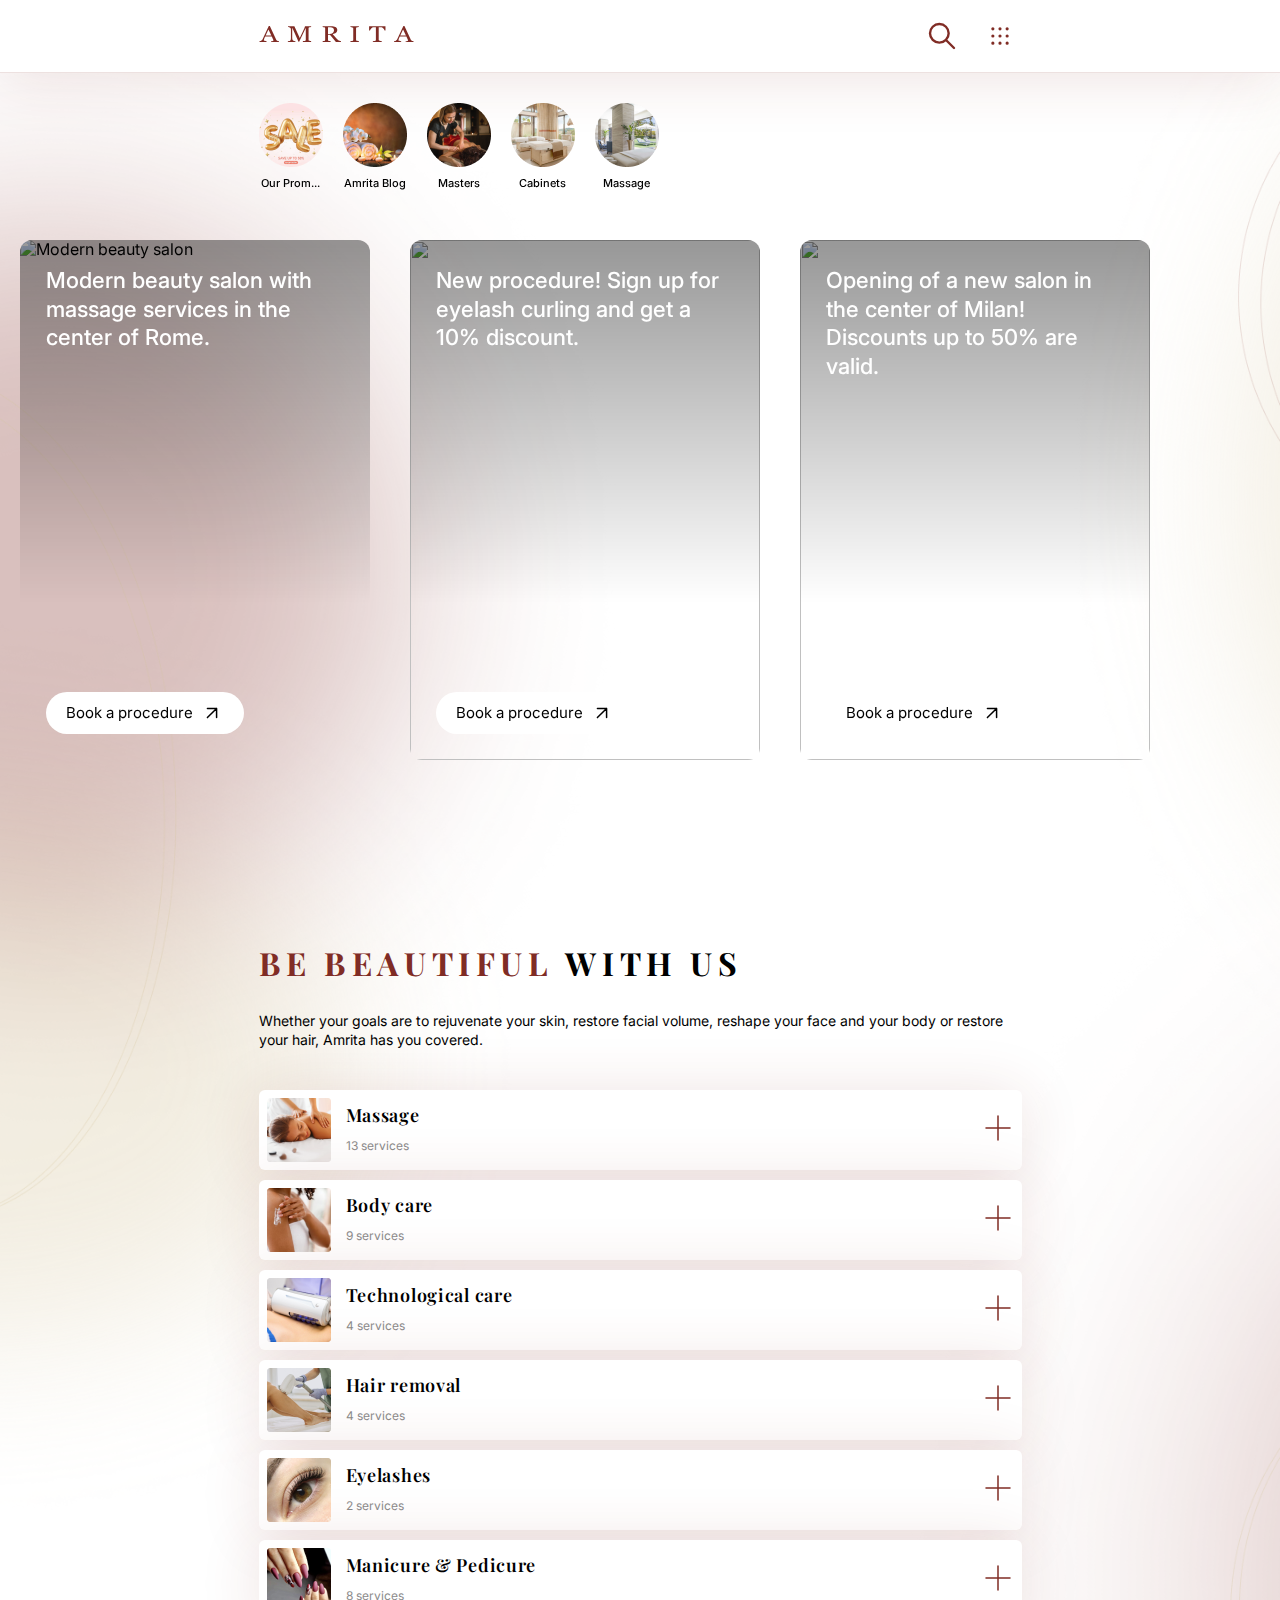
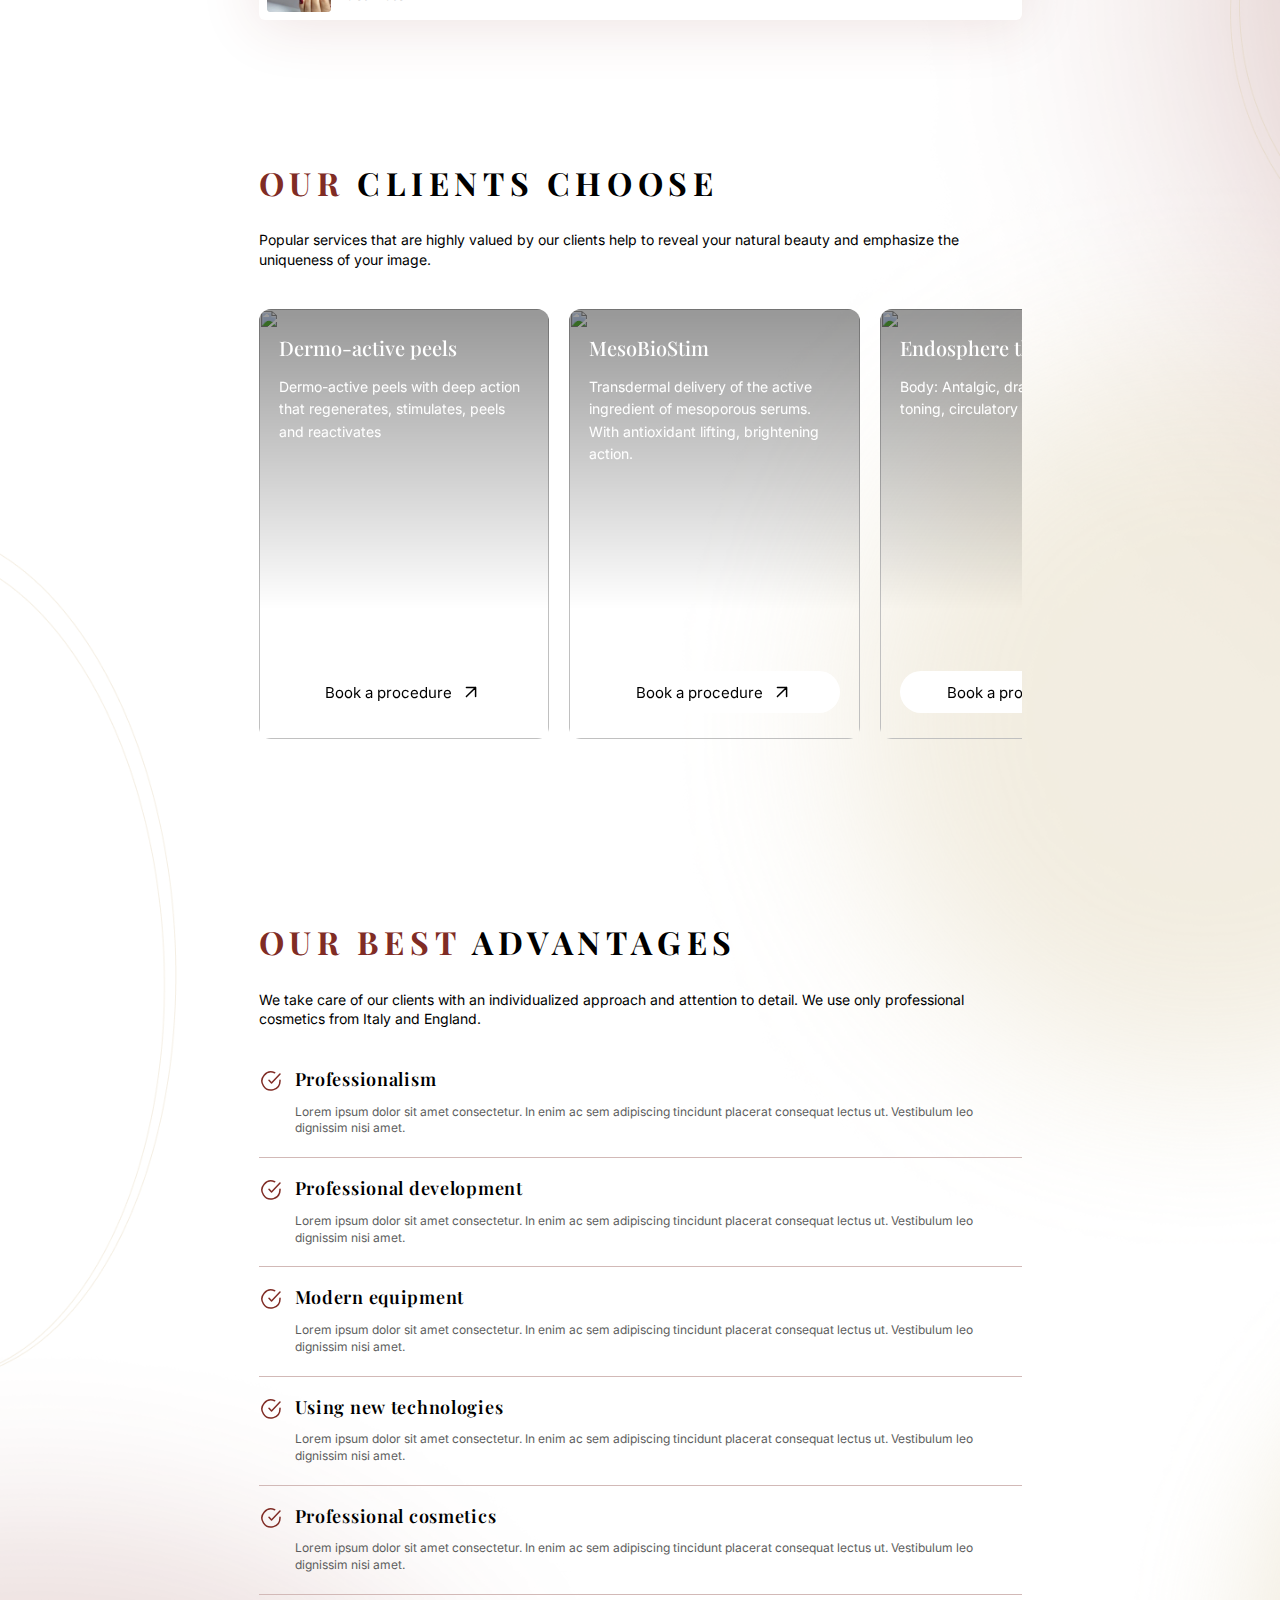
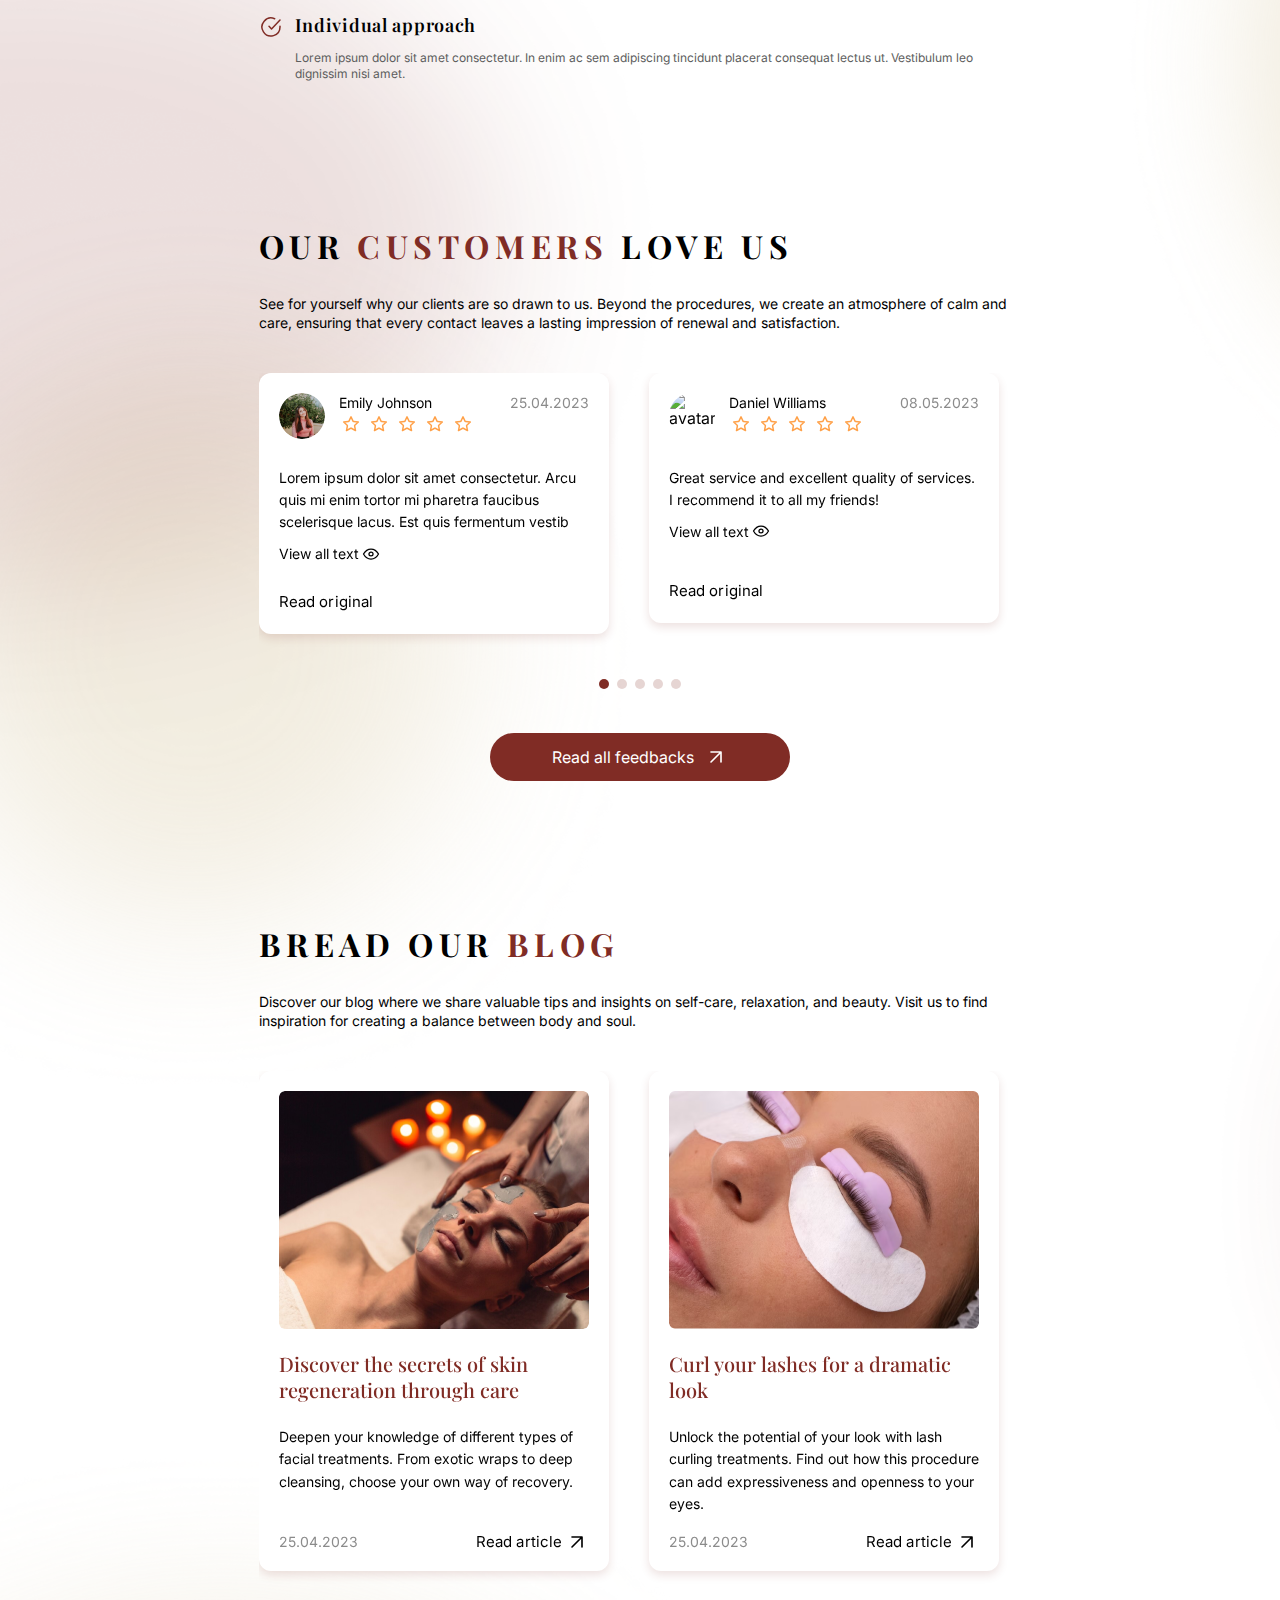
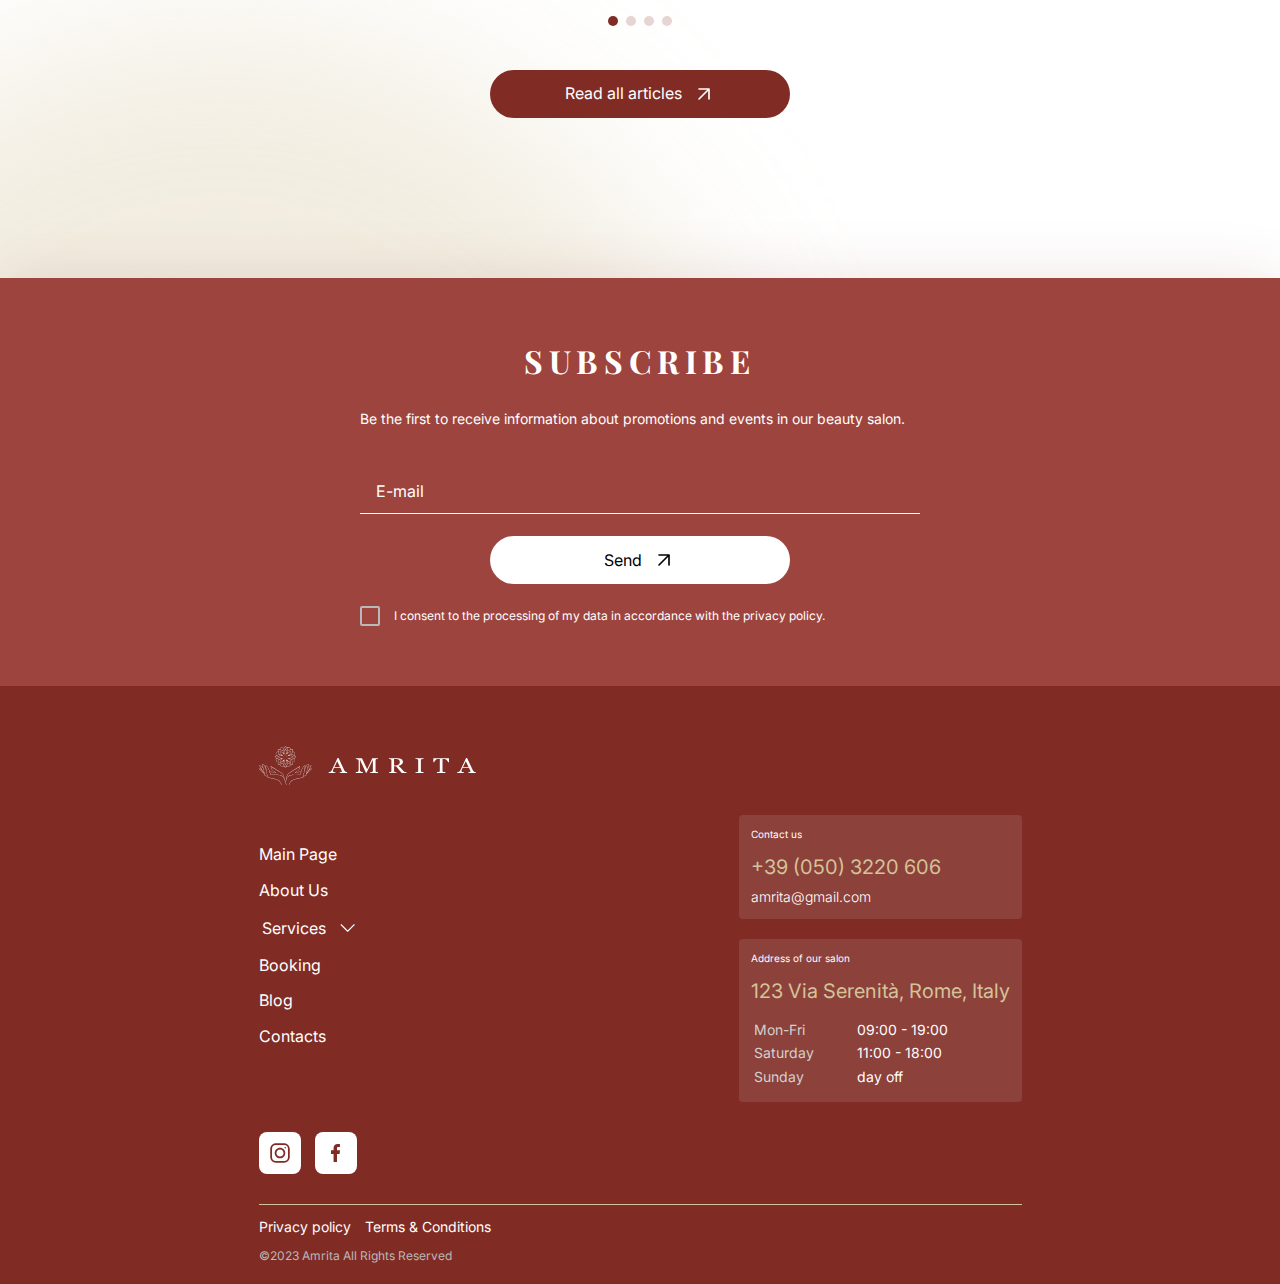
==== commit 45998992: "fixed banner swiper" ====
--- a/index.html
+++ b/index.html
@@ -59,8 +59,8 @@
           <div class="select-header">
             <span class="select-current">EN</span>
             <div class="select-icon">
-              <svg width="24" height="24">
-                <use class="select-icon" href="./images/icons_sprite.svg.svg#chevron-down"></use>
+              <svg width="24" height="24" class="select__icon">
+                <use href="./images/icons_sprite.svg.svg#chevron-down"></use>
               </svg>
             </div>
           </div>
@@ -880,7 +880,6 @@
     </section>
     <!-- -------------------------BANNER---------------------- -->
     <section class="banner">
-      <div class="container">
         <div class="swiper banner__swiper">
           <div class="swiper-wrapper banner__swiper-wrapper">
             <div class="swiper-slide banner__swiper-slide">
@@ -935,9 +934,18 @@
               </div>
             </div>
           </div>
+          <div class="swiper-button-prev banner-swiper__button-prev">
+            <svg width="52" height="52">
+              <use href="./images/icons_sprite.svg.svg#chevron-left"></use>
+            </svg>
+          </div>
+          <div class="swiper-button-next banner-swiper__button-next">
+            <svg width="52" height="52">
+              <use href="./images/icons_sprite.svg.svg#chevron-left"></use>
+            </svg>
+          </div>
           <div class="swiper-pagination banner__swiper-pagination"></div>
         </div>
-      </div>
     </section>
     <!-- -------------------------PROCEDURES---------------------- -->
     <section class="procedures">
@@ -1452,8 +1460,10 @@
         <div class="swiper popular__swiper">
           <div class="swiper-wrapper popular__swiper-wrapper">
             <div class="swiper-slide popular__swiper-slide">
-              <div class="popular__thumb">
-                <img src="https://109.te.ua/firms/photos/16871/4_1.jpg" alt="" />
+              <a href="./booking.html" class="popular__link-card">
+                <div class="popular__thumb">
+                  <img src="https://109.te.ua/firms/photos/16871/4_1.jpg" alt="" />
+                </div>
                 <div class="popular__thumb-content">
                   <div class="popular__info-box">
                     <h3 class="popular__title">Dermo-active peels</h3>
@@ -1462,18 +1472,20 @@
                       stimulates, peels and reactivates
                     </p>
                   </div>
-                  <a href="./booking.html" class="banner__button popular__button">
+                  <button type="button" class="banner__button popular__button">
                     Book a procedure
                     <svg width="22" height="22" class="banner__button-icon">
                       <use href="./images/icons_sprite.svg.svg#arrow-up-right"></use>
                     </svg>
-                  </a>
-                </div>
-              </div>
+                  </button>
+                </div>
+              </a>
             </div>
             <div class="swiper-slide popular__swiper-slide">
-              <div class="popular__thumb">
-                <img src="https://109.te.ua/firms/photos/16871/4_1.jpg" alt="" />
+              <a href="./booking.html" class="popular__link-card">
+                <div class="popular__thumb">
+                  <img src="https://109.te.ua/firms/photos/16871/4_1.jpg" alt="" />
+                </div>
                 <div class="popular__thumb-content">
                   <div class="popular__info-box">
                     <h3 class="popular__title">MesoBioStim</h3>
@@ -1483,18 +1495,20 @@
                       action.
                     </p>
                   </div>
-                  <a href="./booking.html" class="banner__button popular__button">
+                  <button type="button" class="banner__button popular__button">
                     Book a procedure
                     <svg width="22" height="22" class="banner__button-icon">
                       <use href="./images/icons_sprite.svg.svg#arrow-up-right"></use>
                     </svg>
-                  </a>
-                </div>
-              </div>
+                  </button>
+                </div>
+              </a>
             </div>
             <div class="swiper-slide popular__swiper-slide">
-              <div class="popular__thumb">
-                <img src="https://109.te.ua/firms/photos/16871/4_1.jpg" alt="" />
+              <a href="./booking.html" class="popular__link-card">
+                <div class="popular__thumb">
+                  <img src="https://109.te.ua/firms/photos/16871/4_1.jpg" alt="" />
+                </div>
                 <div class="popular__thumb-content">
                   <div class="popular__info-box">
                     <h3 class="popular__title">Endosphere therapy</h3>
@@ -1503,37 +1517,37 @@
                       action
                     </p>
                   </div>
-                  <a href="./booking.html" class="banner__button popular__button">
+                  <button type="button" class="banner__button popular__button">
                     Book a procedure
                     <svg width="22" height="22" class="banner__button-icon">
                       <use href="./images/icons_sprite.svg.svg#arrow-up-right"></use>
                     </svg>
-                  </a>
-                </div>
-              </div>
+                  </button>
+                </div>
+              </a>
             </div>
             <div class="swiper-slide popular__swiper-slide">
-              <div class="popular__thumb">
-                <img src="https://109.te.ua/firms/photos/16871/4_1.jpg" alt="" />
+              <a href="./booking.html" class="popular__link-card">
+                <div class="popular__thumb">
+                  <img src="https://109.te.ua/firms/photos/16871/4_1.jpg" alt="" />
+                </div>
                 <div class="popular__thumb-content">
                   <div class="popular__info-box">
-                    <h3 class="popular__title">
-                      Application Kinesiological Taping
-                    </h3>
+                    <h3 class="popular__title">Application Kinesiological Taping</h3>
                     <p class="populat__text">
                       It's a therapeutic system using adhesive bands to
                       relieve physiological strain on the body, stabilize
                       ligaments, and counteract tissue swelling.
                     </p>
                   </div>
-                  <a href="./booking.html" class="banner__button popular__button">
+                  <button type="button" class="banner__button popular__button">
                     Book a procedure
                     <svg width="22" height="22" class="banner__button-icon">
                       <use href="./images/icons_sprite.svg.svg#arrow-up-right"></use>
                     </svg>
-                  </a>
-                </div>
-              </div>
+                  </button>
+                </div>
+              </a>
             </div>
           </div>
           <div class="swiper-pagination popular__swiper-pagination"></div>
@@ -2351,8 +2365,8 @@
           <div class="select-header">
             <span class="select-current">EN</span>
             <div class="select-icon">
-              <svg width="24" height="24">
-                <use class="select-icon" href="./images/icons_sprite.svg.svg#chevron-down"></use>
+              <svg width="24" height="24" class="select__icon">
+                <use href="./images/icons_sprite.svg.svg#chevron-down"></use>
               </svg>
             </div>
           </div>
@@ -2423,8 +2437,8 @@
           <div class="select-header">
             <span class="select-current">EN</span>
             <div class="select-icon">
-              <svg width="24" height="24">
-                <use class="select-icon" href="./images/icons_sprite.svg.svg#chevron-down"></use>
+              <svg width="24" height="24" class="select__icon">
+                <use href="./images/icons_sprite.svg.svg#chevron-down"></use>
               </svg>
             </div>
           </div>
--- a/css/style.css
+++ b/css/style.css
@@ -202,6 +202,9 @@
   width: 220px;
   height: 42px;
 }
+.search-form {
+  height: 100%;
+}
 .search__input {
   width: 100%;
   height: 100%;
@@ -244,6 +247,7 @@
   .select {
     position: relative;
     width: 86px;
+    height: 42px;
   }
   .select.is-active .select-body{
     display: block;
@@ -271,9 +275,12 @@
     justify-content: center;
     flex-shrink: 0;
   }
-  use.select-icon {
+  .select__icon {
     fill: transparent;
     stroke: var(--accent-color);
+  }
+  .select.is-active .select__icon {
+    transform: rotate(180deg);
   }
   .select-body {
     width: 125px;
@@ -522,6 +529,7 @@
 }
 .footer__contacts {
   display: block;
+  font-style: normal;
   font-weight: 400;
   font-size: 20px;
   line-height: 1.4;
@@ -676,6 +684,13 @@
 .footer__info-line {
   padding-top: 14px;
 }
+@media screen and (min-width: 1440px) {
+  .footer__info-line {
+    display: flex;
+    justify-content: space-between;
+    align-items: center;
+  }
+}
 .footer__info-line-box {
   display: flex;
   align-items: center;
@@ -686,6 +701,11 @@
   .footer__info-line-box {
     justify-content: flex-start;
     gap: 14px;
+  }
+}
+@media screen and (min-width: 1440px) {
+  .footer__info-line-box {
+    margin-bottom: 0;
   }
 }
 .footer__info-line-text {
--- a/css/pagesStyles/main.css
+++ b/css/pagesStyles/main.css
@@ -74,7 +74,10 @@
     margin-bottom: 160px;
   }
 }
-
+.banner__swiper {
+    padding-left: 20px;
+    padding-right: 20px;
+  }
 @media screen and (min-width: 1440px) {
   .banner__swiper {
     height: 704px;
@@ -130,6 +133,13 @@
 @media screen and (min-width: 842px) {
   .banner__thumb {
     height: 100%;
+  }
+}
+@media screen and (min-width: 1440px) {
+  .banner__thumb {
+    width: 1280px;
+    margin-left: auto;
+    margin-right: auto;
   }
 }
 
@@ -226,7 +236,35 @@
   height: 10px;
   background-color: var(--accent-color);
 }
-
+@media screen and (max-width: 1439px) {
+  .swiper-button-prev.banner-swiper__button-prev {
+    display: none;
+  }
+}
+.swiper-button-prev.banner-swiper__button-prev{
+  width: 52px;
+  height: 52px;
+  left: 28px;
+  color: var(--accent-color);
+}
+.swiper-button-prev.banner-swiper__button-prev::after{
+  display: none;
+}
+@media screen and (max-width: 1439px) {
+  .swiper-button-next.banner-swiper__button-next {
+    display: none;
+  }
+}
+.swiper-button-next.banner-swiper__button-next{
+  width: 52px;
+  height: 52px;
+  right: 28px;
+  transform: rotate(180deg);
+  color: var(--accent-color);
+}
+.swiper-button-next.banner-swiper__button-next::after{
+  display: none;
+}
 /* <!-- -------------------------SERVICES---------------------- --> */
 .procedures {
   margin-bottom: 140px;
@@ -440,6 +478,7 @@
   width: 406px;
   height: 250px;
   border-radius: 6px;
+  overflow: hidden;
 
   box-shadow: var(--main-box-shadow);
   cursor: pointer;
@@ -530,11 +569,14 @@
   }
 }
 
-.popular__thumb {
-  width: 100%;
-  height: 430px;
-}
-.popular__thumb::before{
+/* ------------------------------- */
+.popular__link-card{
+  position: relative;
+  display: block;
+  width: 100%;
+  height: 100%;
+}
+.popular__link-card::before{
   content: '';
   position: absolute;
   top: 0;
@@ -544,14 +586,12 @@
   border-radius: 12px;
   background: linear-gradient(180deg, rgba(0, 0, 0, 0.40) 1.23%, rgba(0, 0, 0, 0.00) 69.92%);
 }
-
-@media screen and (min-width: 1440px) {
-  .popular__thumb {
-    height: 556px;
-  }
-}
-
-.popular__thumb>img {
+.popular__thumb{
+  width: 100%;
+  height: 100%;
+  overflow: hidden;
+}
+.popular__thumb > img {
   display: block;
   height: 100%;
   width: 100%;
@@ -559,7 +599,6 @@
 
   object-fit: cover;
 }
-
 .popular__thumb-content {
   position: absolute;
   top: 0;
@@ -603,6 +642,22 @@
   width: 100%;
   justify-content: center;
 }
+.popular__link-card:hover .banner__button.popular__button {
+  background-color: var(--accent-color);
+  color: var(--global-text-color);
+}
+.popular__link-card:hover .banner__button-icon{
+  fill: transparent;
+  stroke: var(--global-text-color);
+}
+.popular__link-card:focus .banner__button.popular__button {
+  border: 2px solid var(--accent-color);
+  color: var(--accent-color);
+}
+.popular__link-card:focus .banner__button-icon{
+  fill: transparent;
+  stroke: var(--accent-color);
+}
 
 .swiper-pagination.popular__swiper-pagination {
   height: 52px;
@@ -634,8 +689,8 @@
 }
 
 .about__item {
+  margin-bottom: 20px;
   padding-bottom: 20px;
-  padding-top: 20px;
   display: flex;
   gap: 12px;
   align-items: flex-start;
@@ -645,11 +700,14 @@
 @media screen and (min-width: 1440px) {
   .about__item {
     width: 600px;
+    padding-bottom: 40px;
+    margin-bottom: 0;
   }
 }
 
 @media screen and (max-width: 1439px) {
   .about__item:last-child {
+    margin-bottom: 0;
     padding-bottom: 0;
     border-bottom: none;
   }
@@ -668,6 +726,11 @@
   font-size: 18px;
   line-height: 1.2;
   letter-spacing: 0.72px;
+}
+@media screen and (min-width: 1440px) {
+  .about__title {
+    margin-bottom: 12px;
+  }
 }
 
 .about__text {
@@ -1001,7 +1064,7 @@
   padding-top: 60px;
   padding-bottom: 60px;
 
-  background-color: rgba(127, 43, 37, 0.779);
+  background-color: #9D443E;
   box-shadow: var(--main-box-shadow);
 }
 
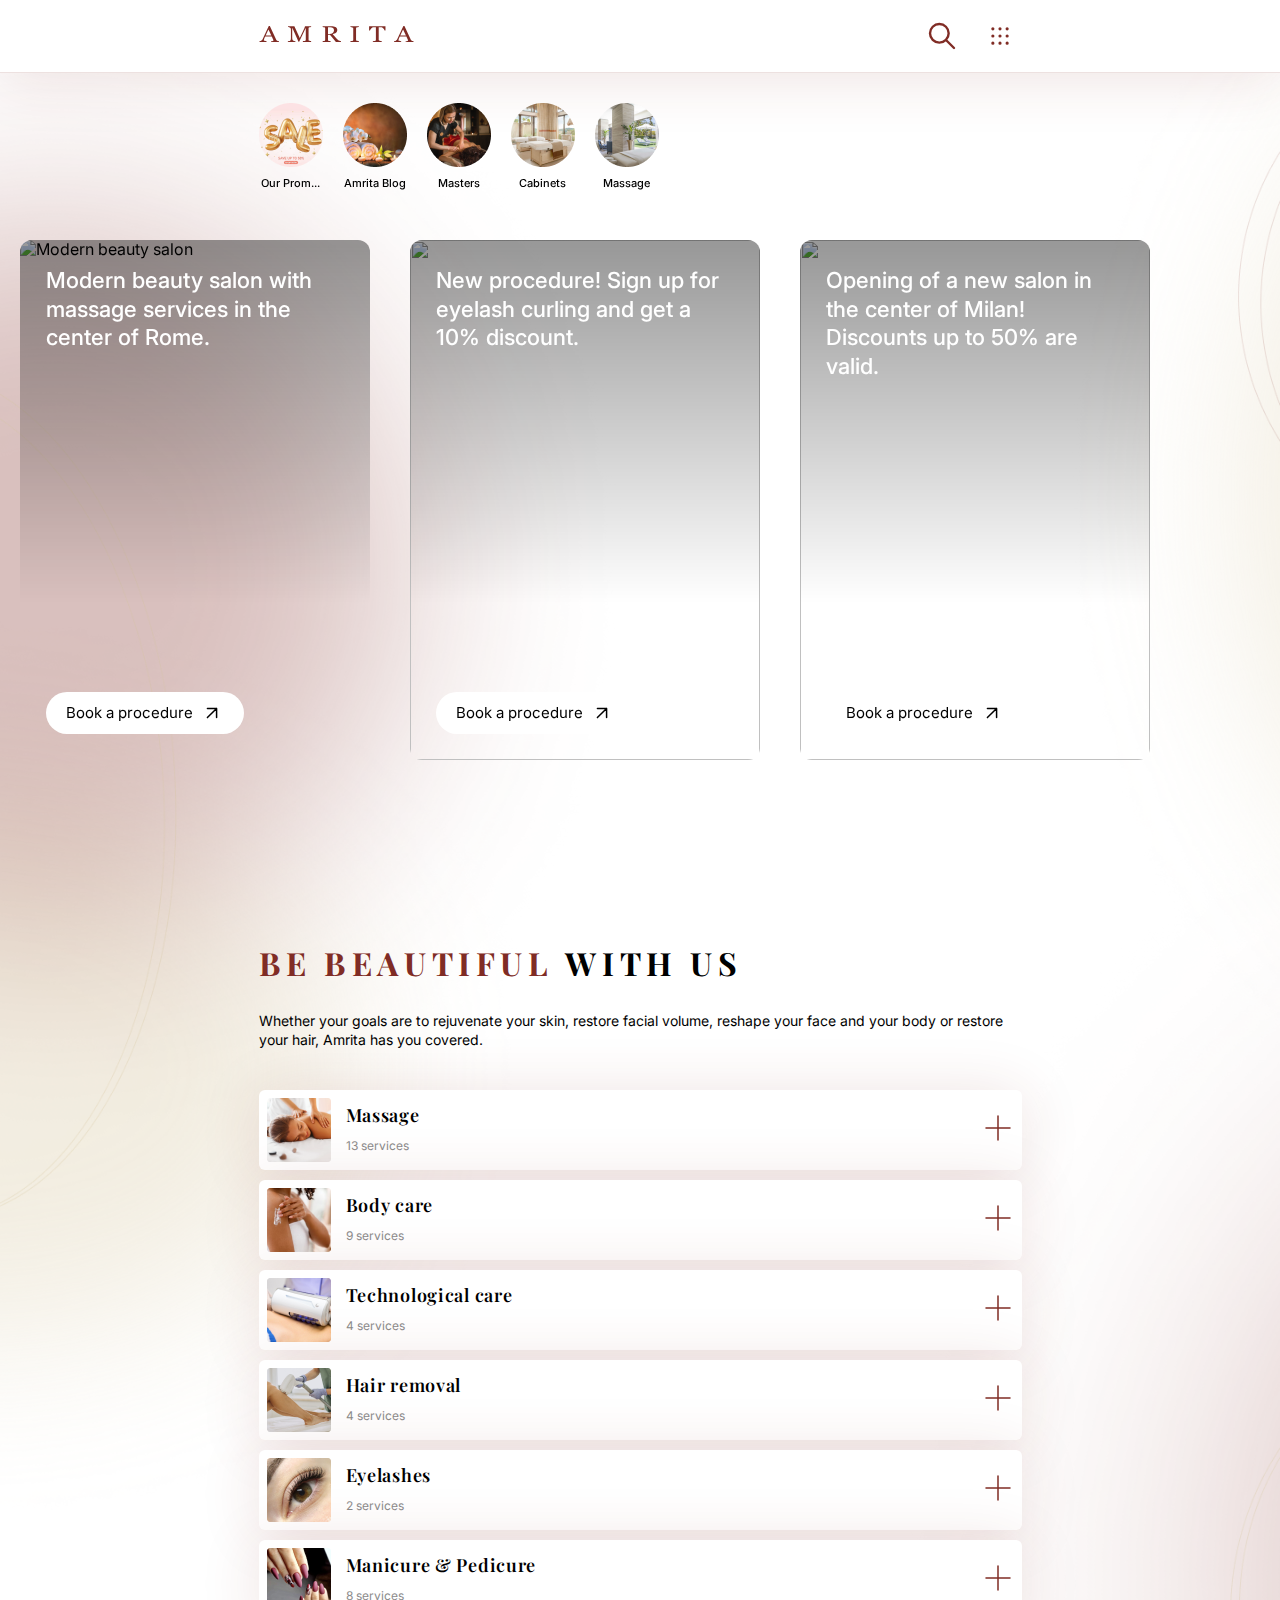
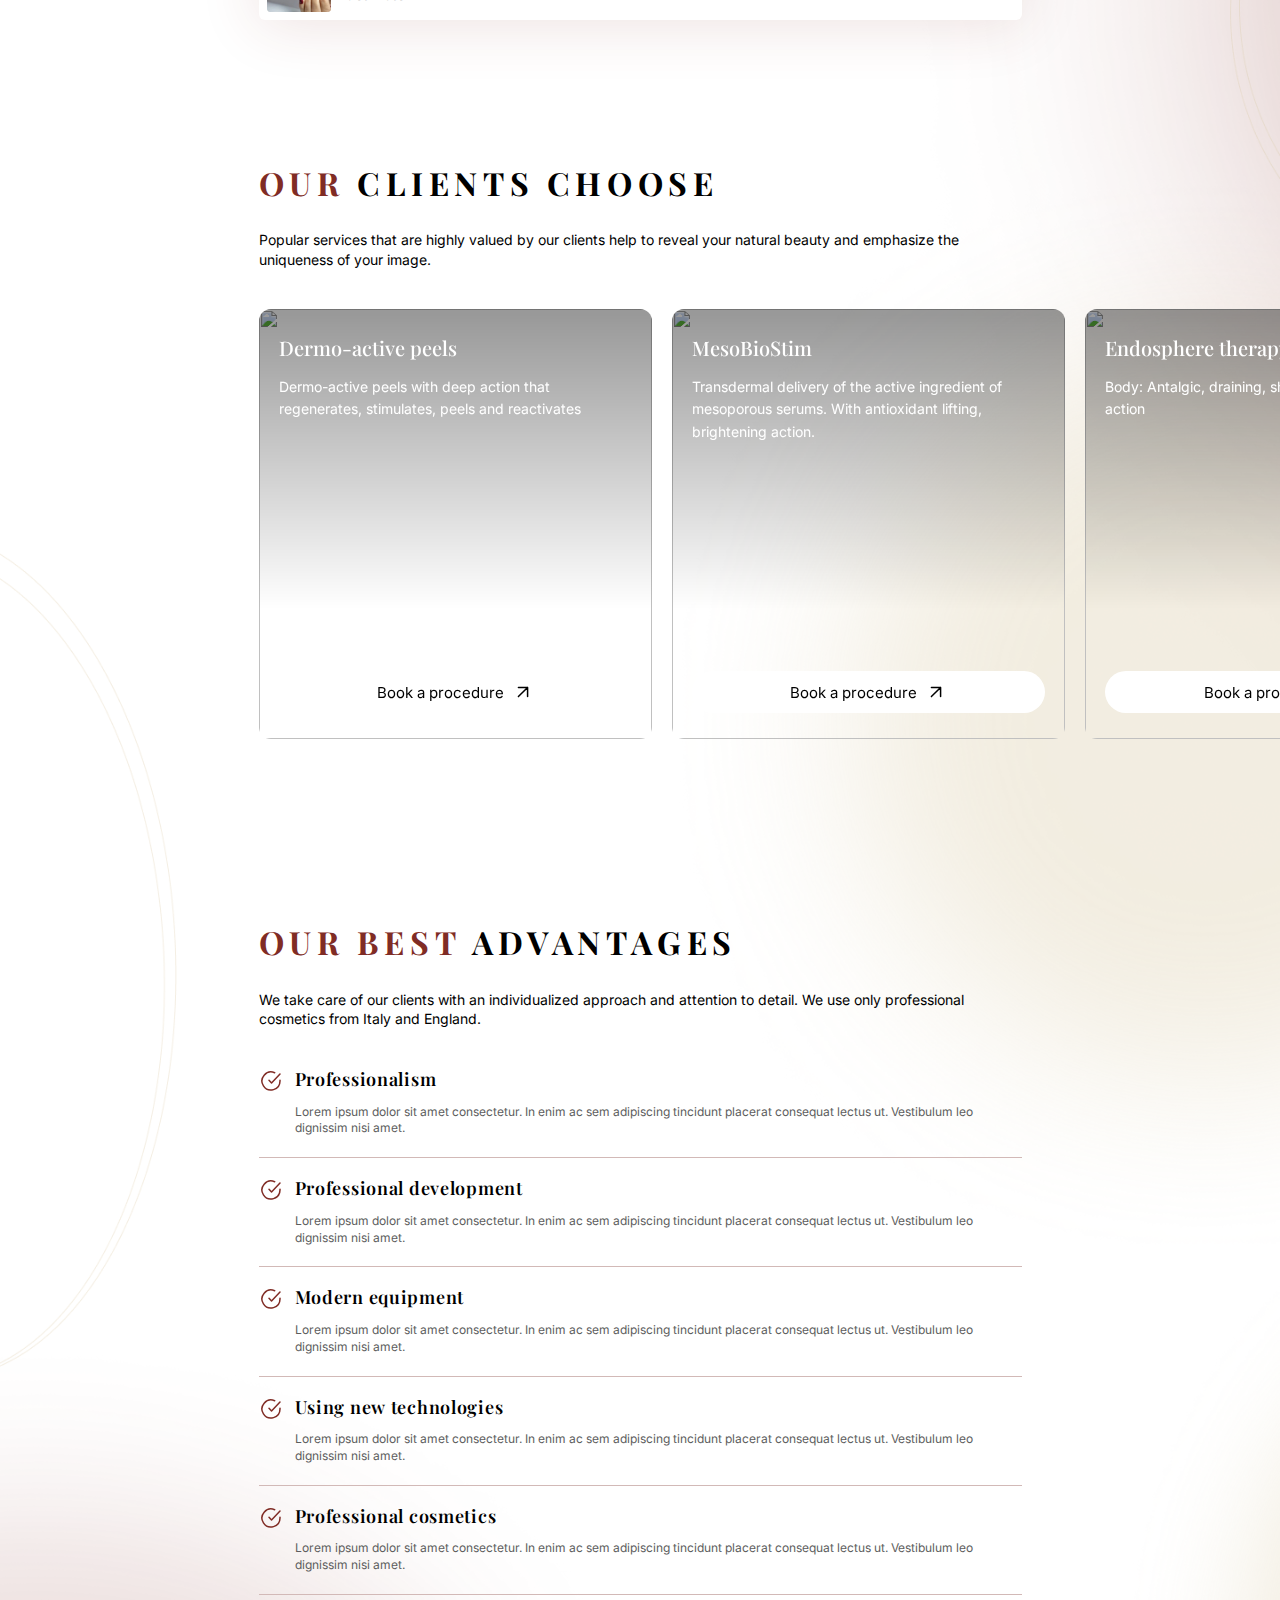
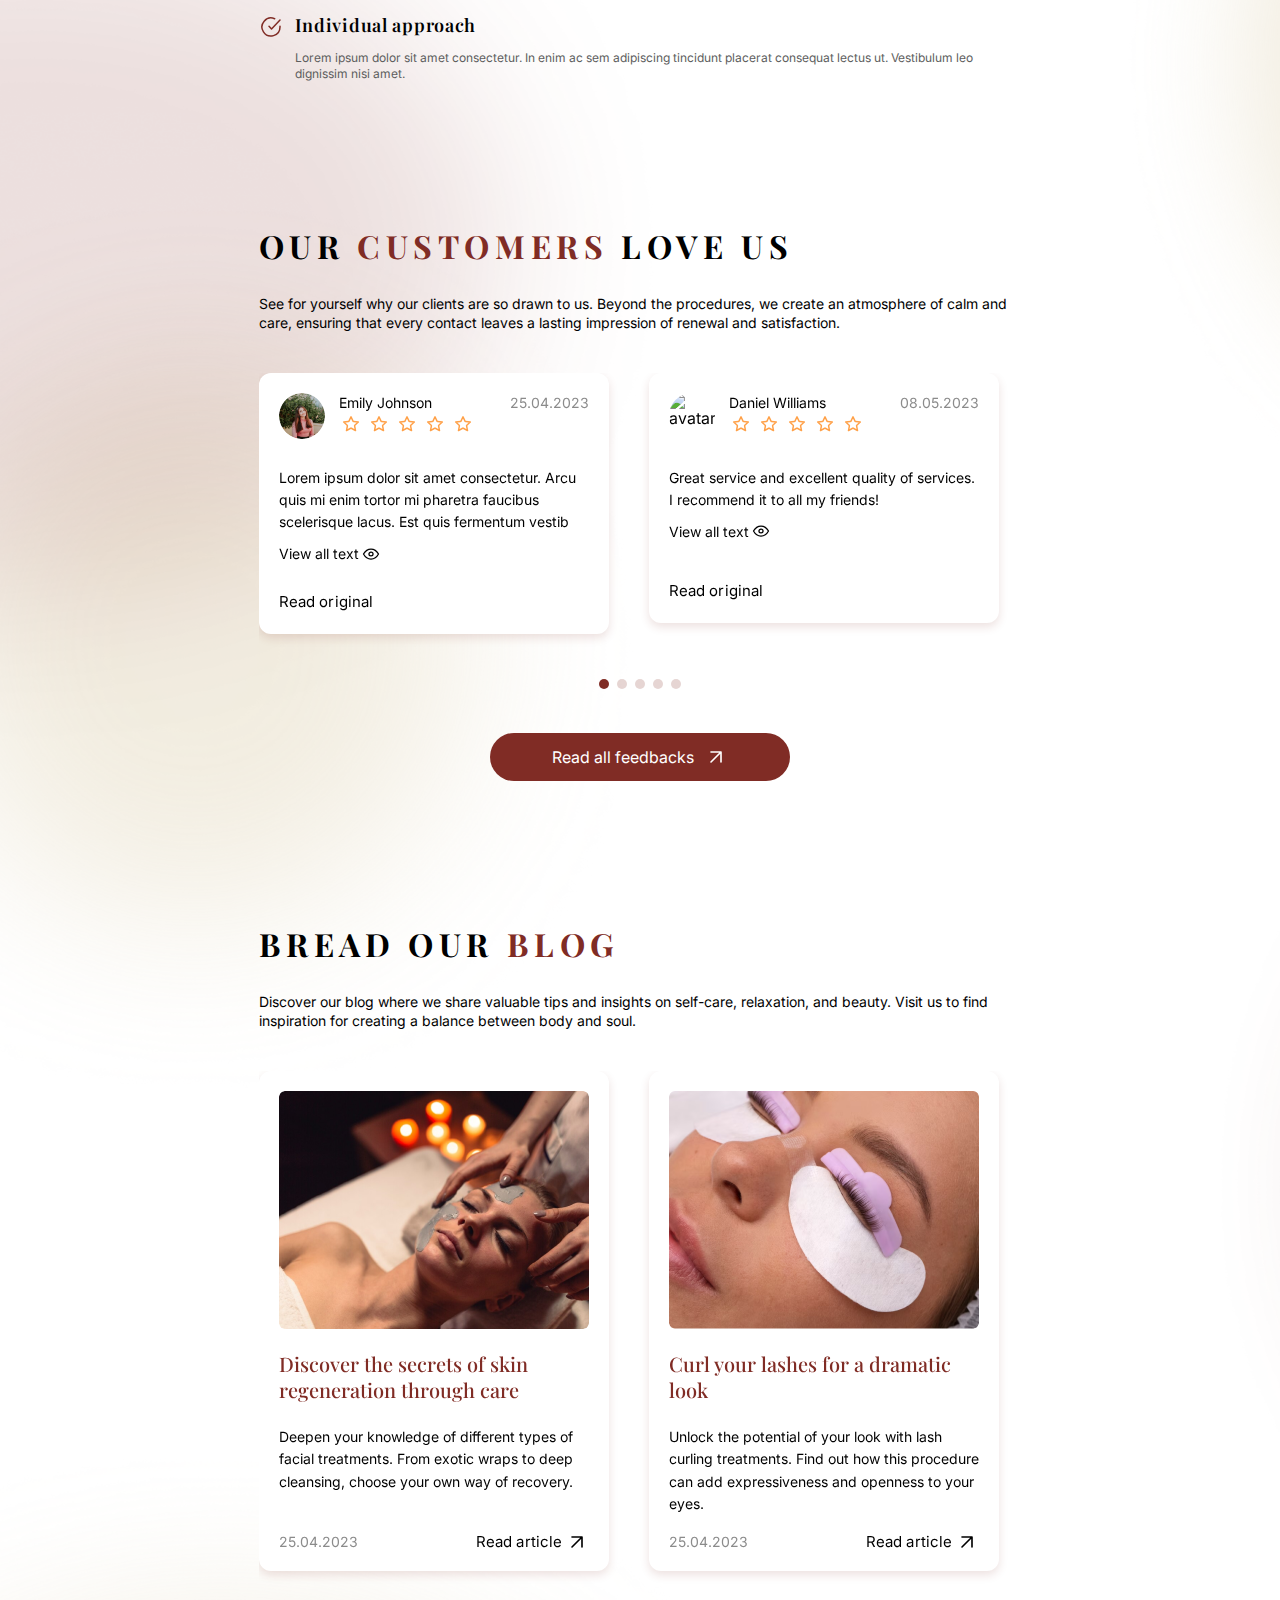
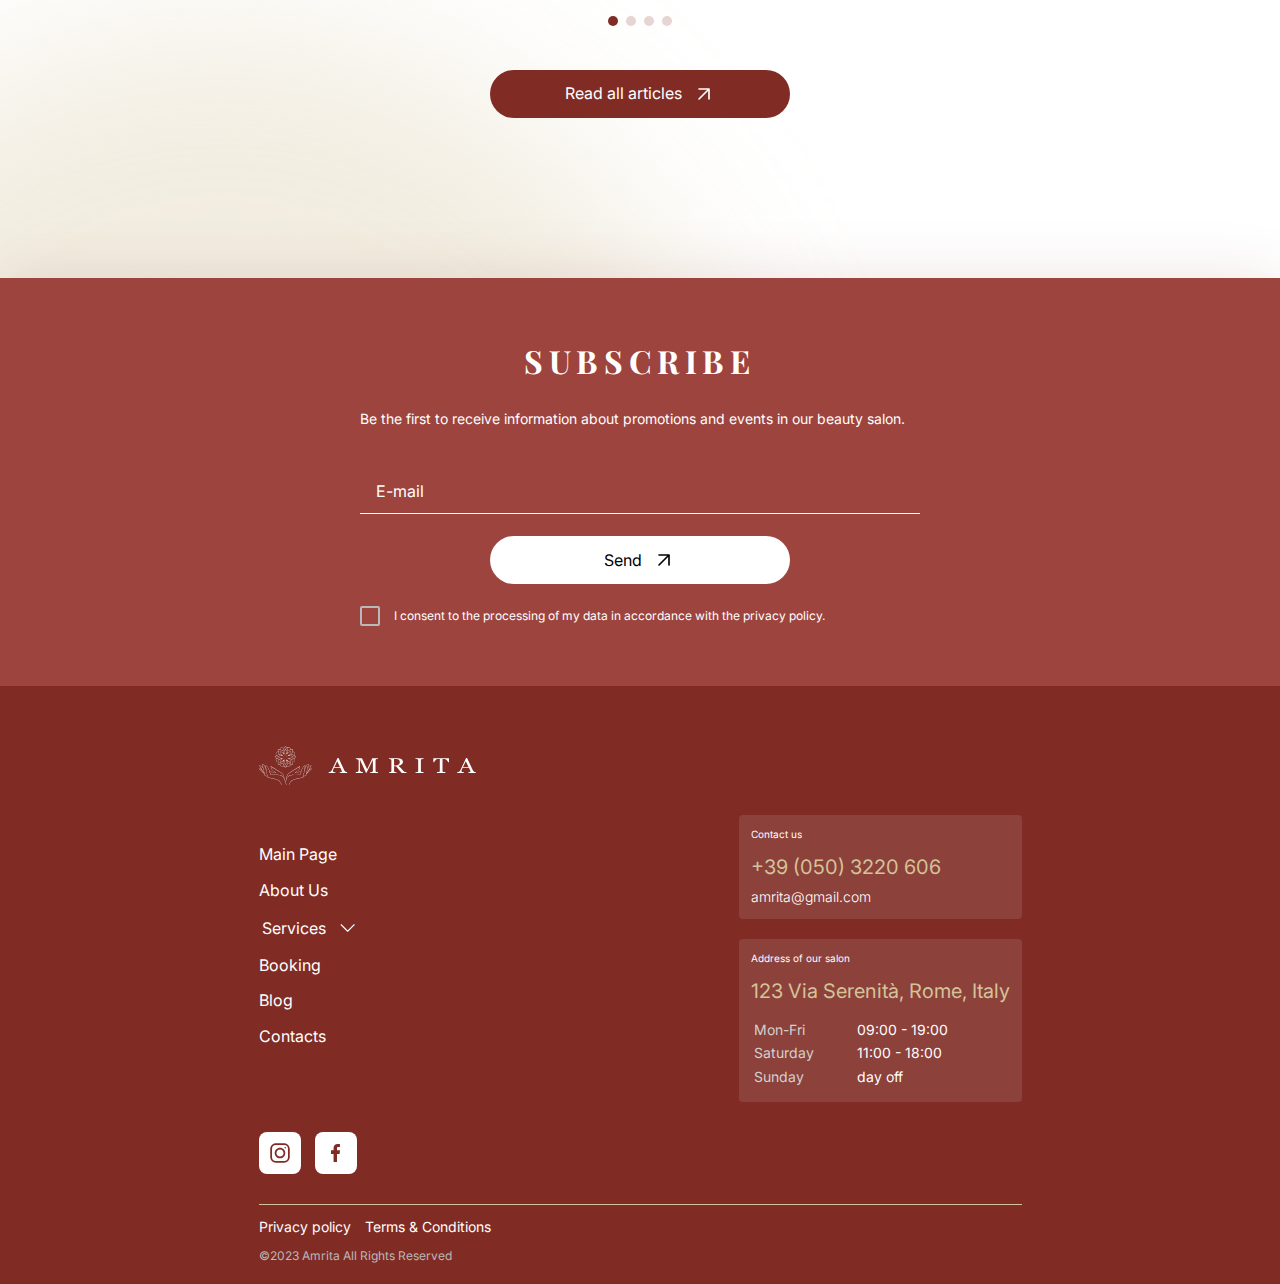
==== commit a8813f2c: "fixed popular swiper" ====
--- a/index.html
+++ b/index.html
@@ -1457,6 +1457,7 @@
           reveal your natural beauty and emphasize the uniqueness of your
           image.
         </p>
+      </div>
         <div class="swiper popular__swiper">
           <div class="swiper-wrapper popular__swiper-wrapper">
             <div class="swiper-slide popular__swiper-slide">
@@ -1550,9 +1551,20 @@
               </a>
             </div>
           </div>
-          <div class="swiper-pagination popular__swiper-pagination"></div>
+          <div class="popular-swiper__control-navigations">
+            <div class="swiper-button-prev popular-swiper__button-prev">
+              <svg width="52" height="52">
+                <use href="./images/icons_sprite.svg.svg#chevron-left"></use>
+              </svg>
+            </div>
+            <div class="swiper-pagination popular__swiper-pagination"></div>
+            <div class="swiper-button-next popular-swiper__button-next">
+              <svg width="52" height="52">
+                <use href="./images/icons_sprite.svg.svg#chevron-left"></use>
+              </svg>
+            </div>
+          </div>
         </div>
-      </div>
     </section>
     <!---------------------------ABOUT---------------------- -->
     <section class="about">
--- a/css/pagesStyles/main.css
+++ b/css/pagesStyles/main.css
@@ -545,7 +545,19 @@
     margin-bottom: 160px;
   }
 }
-
+.swiper.popular__swiper{
+  padding-left: calc((100% - 350px) / 2);
+}
+@media screen and (min-width: 843px) {
+  .swiper.popular__swiper{
+    padding-left: calc((100% - 763px) / 2);
+  }
+}
+@media screen and (min-width: 1440px) {
+  .swiper.popular__swiper{
+    padding-left: calc((100% - 1280px) / 2);
+  }
+}
 .popular__swiper-wrapper {
   height: 430px;
 }
@@ -658,9 +670,50 @@
   fill: transparent;
   stroke: var(--accent-color);
 }
-
+.popular-swiper__control-navigations{
+  width: 274px;
+  margin-right: auto;
+  margin-left: auto;
+  display: flex;
+  align-items: center;
+}
+
+@media screen and (max-width: 1439px) {
+  .swiper-button-prev.popular-swiper__button-prev {
+    display: none;
+  }
+}
+.swiper-button-prev.popular-swiper__button-prev{
+  position: static;
+  width: 52px;
+  height: 52px;
+  color: var(--accent-color);
+}
+.swiper-button-prev.popular-swiper__button-prev::after{
+  display: none;
+}
+
+@media screen and (max-width: 1439px) {
+  .swiper-button-next.popular-swiper__button-next {
+    display: none;
+  }
+}
+.swiper-button-next.popular-swiper__button-next{
+  position: static;
+  width: 52px;
+  height: 52px;
+  transform: rotate(180deg);
+  color: var(--accent-color);
+}
+.swiper-button-next.popular-swiper__button-next::after{
+  display: none;
+}
 .swiper-pagination.popular__swiper-pagination {
   height: 52px;
+
+  width: 50px;
+  margin-right: auto;
+  margin-left: auto;
 }
 
 @media screen and (max-width: 1439px) {
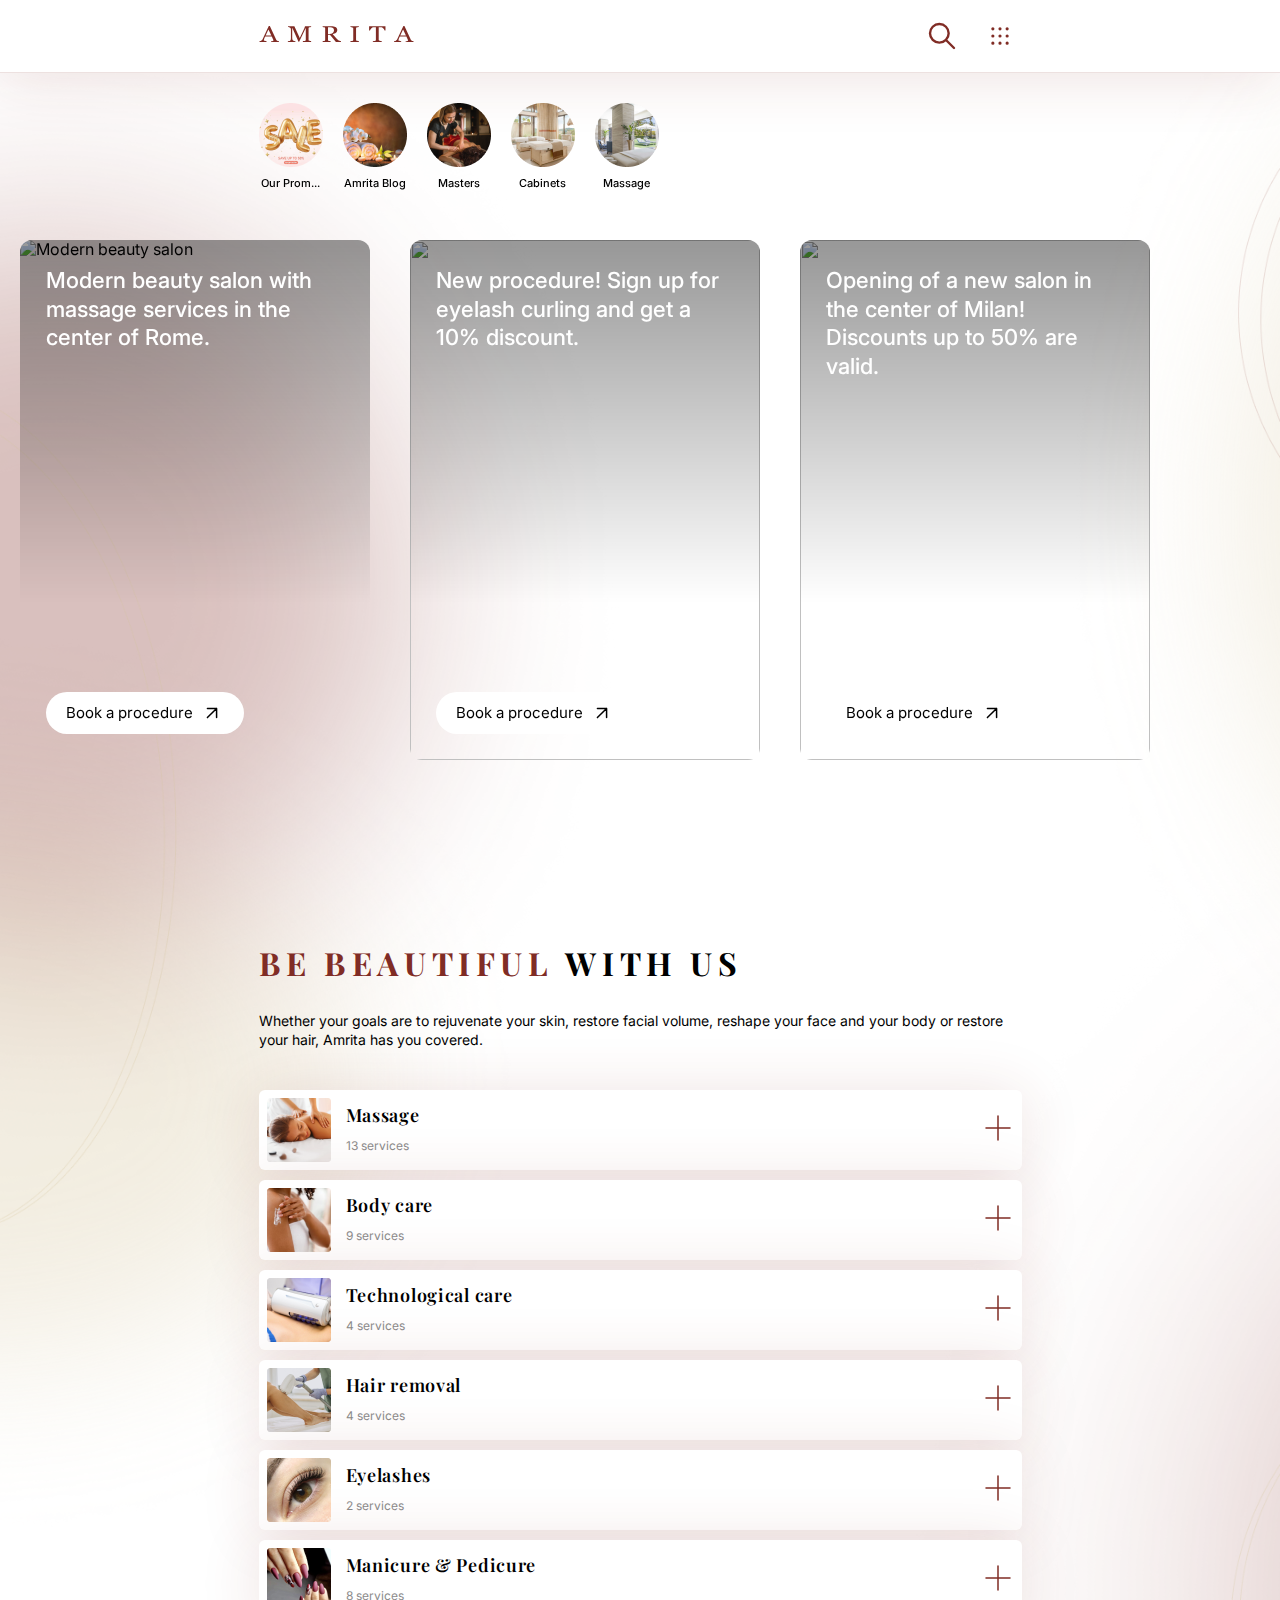
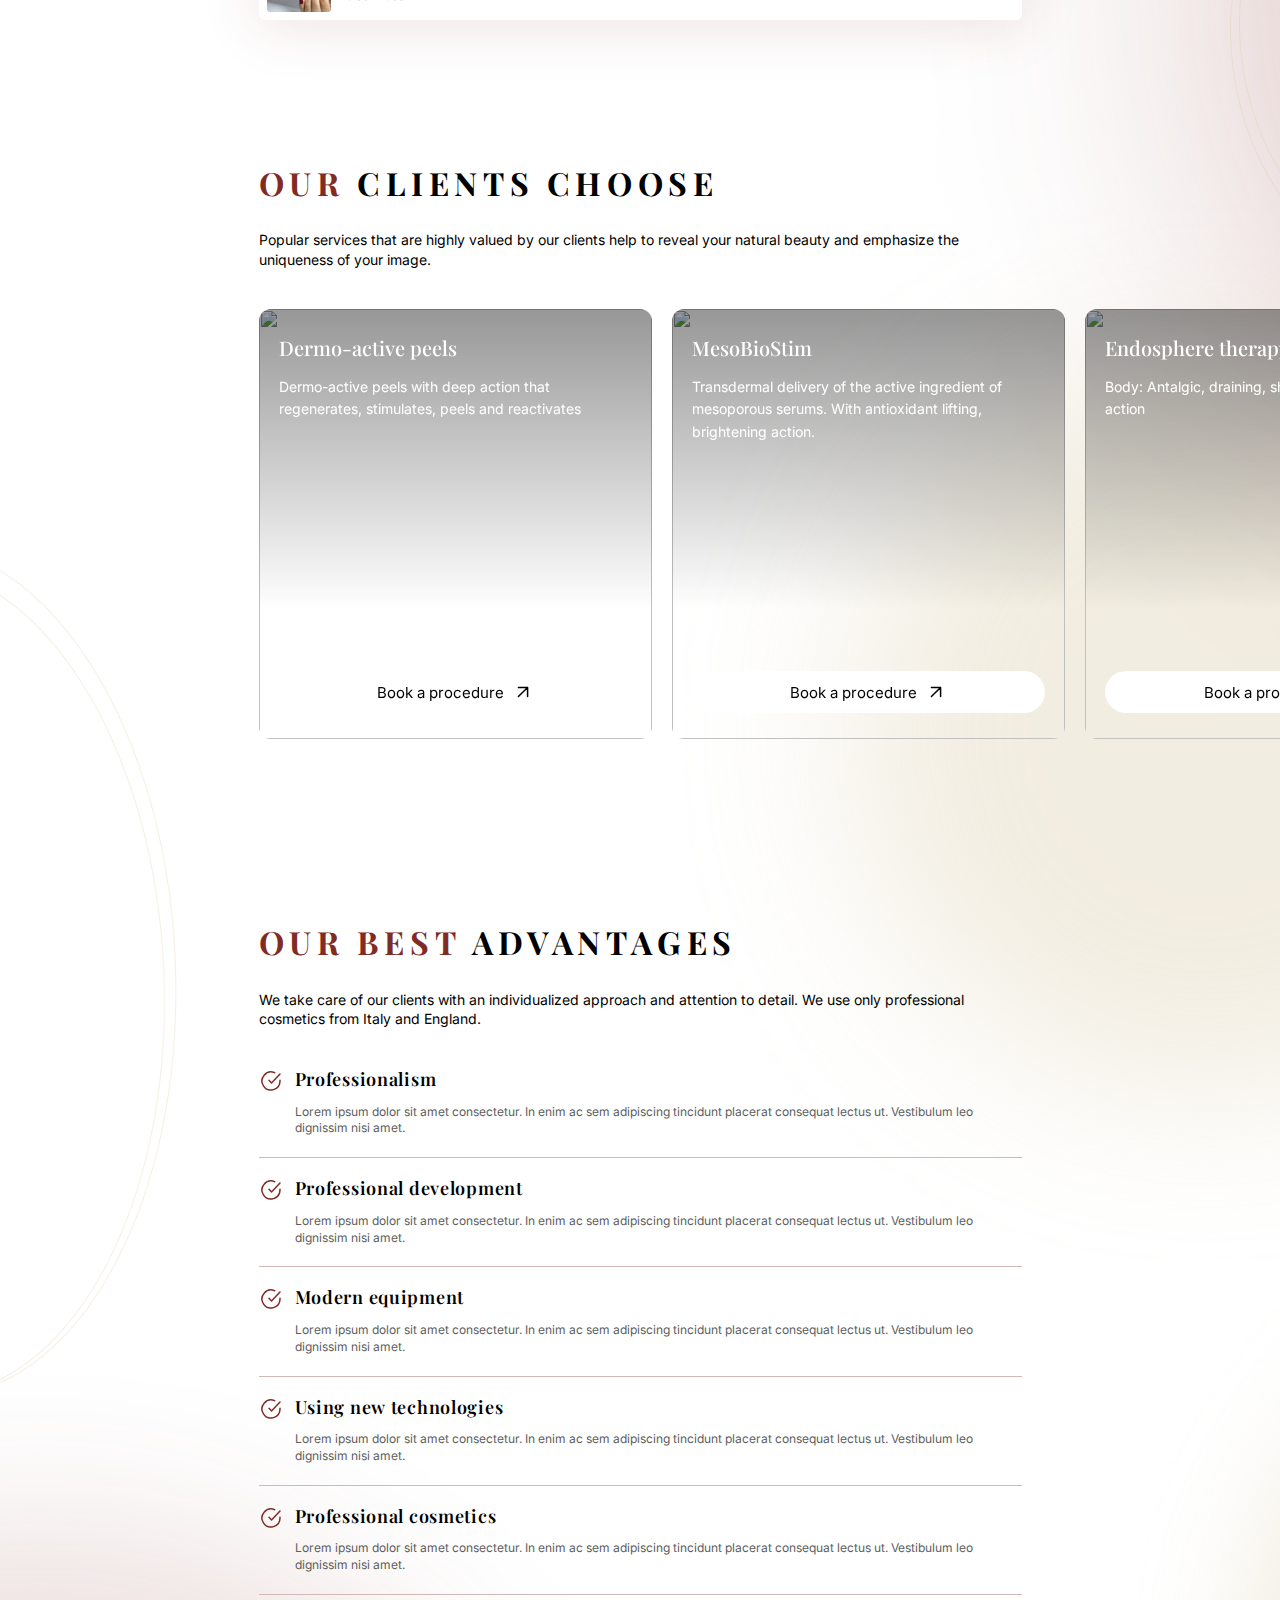
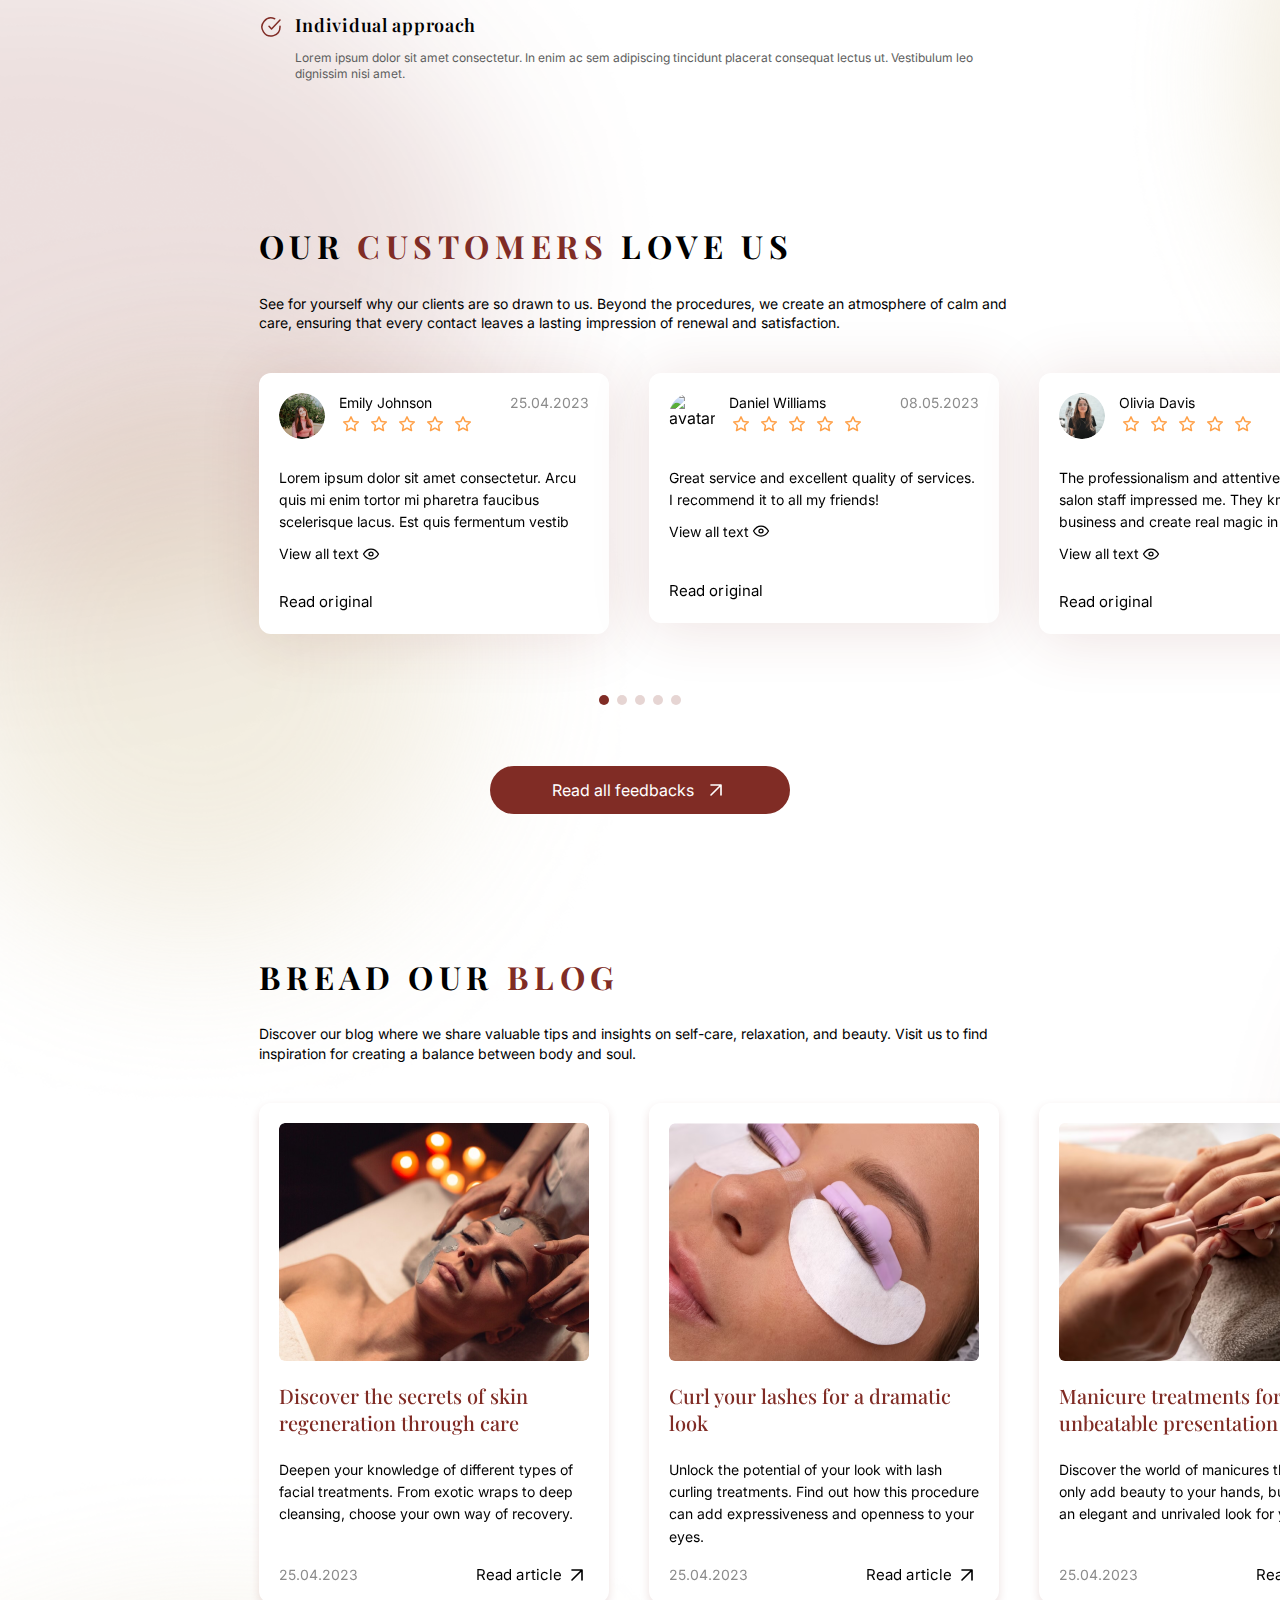
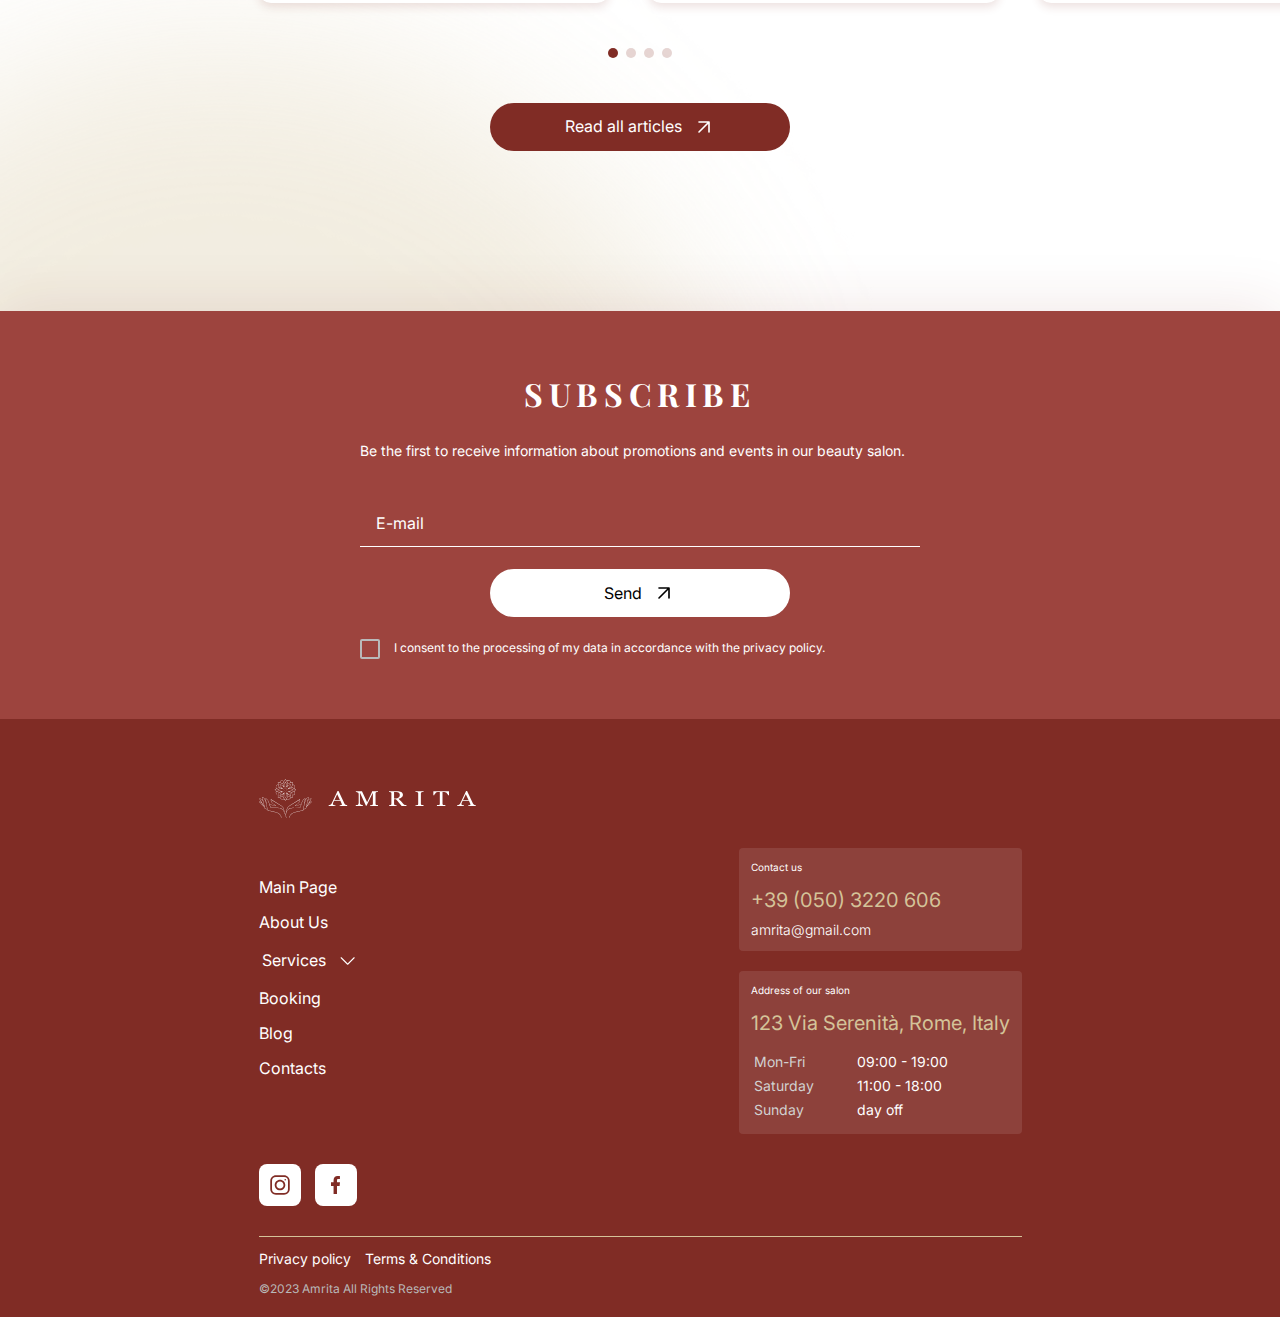
==== commit 2bffc30d: "fixed feedback swiper" ====
--- a/index.html
+++ b/index.html
@@ -2036,7 +2036,19 @@
             </button>
           </div>
         </div>
-        <div class="swiper-pagination feedback__swiper-pagination"></div>
+        <div class="feedback-swiper__control-navigations">
+          <div class="swiper-button-prev feedback-swiper__button-prev">
+            <svg width="52" height="52">
+              <use href="./images/icons_sprite.svg.svg#chevron-left"></use>
+            </svg>
+          </div>
+          <div class="swiper-pagination feedback__swiper-pagination"></div>
+          <div class="swiper-button-next feedback-swiper__button-next">
+            <svg width="52" height="52">
+              <use href="./images/icons_sprite.svg.svg#chevron-left"></use>
+            </svg>
+          </div>
+        </div>
       </div>
       <div class="container">
         <button type="button" class="feedback__button">
--- a/css/style.css
+++ b/css/style.css
@@ -764,7 +764,7 @@
   height: 100vh;
   background-color: var(--global-text-color);
 
-  transform: translateX(100%);
+  transform: translateX(200%);
   transition: transform 250ms ease-in-out;
 }
 .mobile-menu.is-open {
@@ -895,7 +895,7 @@
   width: 100vw;
   height: 100vh;
   background-color: var(--global-text-color);
-  transform: translateX(100%);
+  transform: translateX(200%);
   transition: transform 250ms ease-in-out;
 }
 
--- a/css/pagesStyles/main.css
+++ b/css/pagesStyles/main.css
@@ -795,6 +795,7 @@
 /* -------------------FEEDBACK--------------------------- */
 .feedback {
   margin-bottom: 140px;
+  overflow: hidden;
 }
 
 @media screen and (min-width: 1440px) {
@@ -807,22 +808,26 @@
   min-height: 281px;
   width: 100%;
   margin-bottom: 30px;
-  overflow-y: visible;
-  width: 350px;
+  overflow: visible;
+  width: 100%;
+  padding-left: calc((100% - 350px) / 2);
+  padding-right: calc((100% - 350px) / 2);
 }
 
 @media screen and (min-width: 843px) {
   .feedback__swiper {
     min-height: 301px;
     margin-bottom: 40px;
-    width: 763px;
+    padding-left: calc((100% - 763px) / 2);
+    padding-right: calc((100% - 763px) / 2);
   }
 }
 @media screen and (min-width: 1440px) {
   .feedback__swiper {
     min-height: 301px;
     margin-bottom: 40px;
-    width: 1280px;
+    padding-left: calc((100% - 1280px) / 2);
+    padding-right: calc((100% - 1280px) / 2);
   }
 }
 
@@ -845,7 +850,7 @@
   padding: 20px;
   border-radius: 12px;
   background-color: var(--global-text-color);
-  box-shadow: 0px 4px 10px 0px rgba(127, 43, 37, 0.14);
+  box-shadow: var(--main-box-shadow);
 }
 
 @media screen and (min-width: 843px) {
@@ -860,7 +865,49 @@
     min-height: 267px;
   }
 }
-
+/*  */
+.feedback-swiper__control-navigations{
+  width: 274px;
+  height: 52px;
+  margin-right: auto;
+  margin-left: auto;
+  display: flex;
+  align-items: center;
+}
+
+@media screen and (max-width: 1439px) {
+  .swiper-button-prev.feedback-swiper__button-prev {
+    display: none;
+  }
+}
+.swiper-button-prev.feedback-swiper__button-prev{
+  position: static;
+  margin-top: 0;
+  width: 52px;
+  height: 52px;
+  color: var(--accent-color);
+}
+.swiper-button-prev.feedback-swiper__button-prev::after{
+  display: none;
+}
+
+@media screen and (max-width: 1439px) {
+  .swiper-button-next.feedback-swiper__button-next {
+    display: none;
+  }
+}
+.swiper-button-next.feedback-swiper__button-next{
+  position: static;
+  margin-top: 0;
+  width: 52px;
+  height: 52px;
+  transform: rotate(180deg);
+  color: var(--accent-color);
+}
+.swiper-button-next.feedback-swiper__button-next::after{
+  display: none;
+}
+/*  */
 .swiper-pagination.feedback__swiper-pagination {
   position: static;
   bottom: 0;
@@ -1018,6 +1065,7 @@
 /* <!---------------------------BLOG---------------------- --> */
 .blog {
   margin-bottom: 160px;
+  overflow: hidden;
 }
 
 @media screen and (min-width: 1440px) {
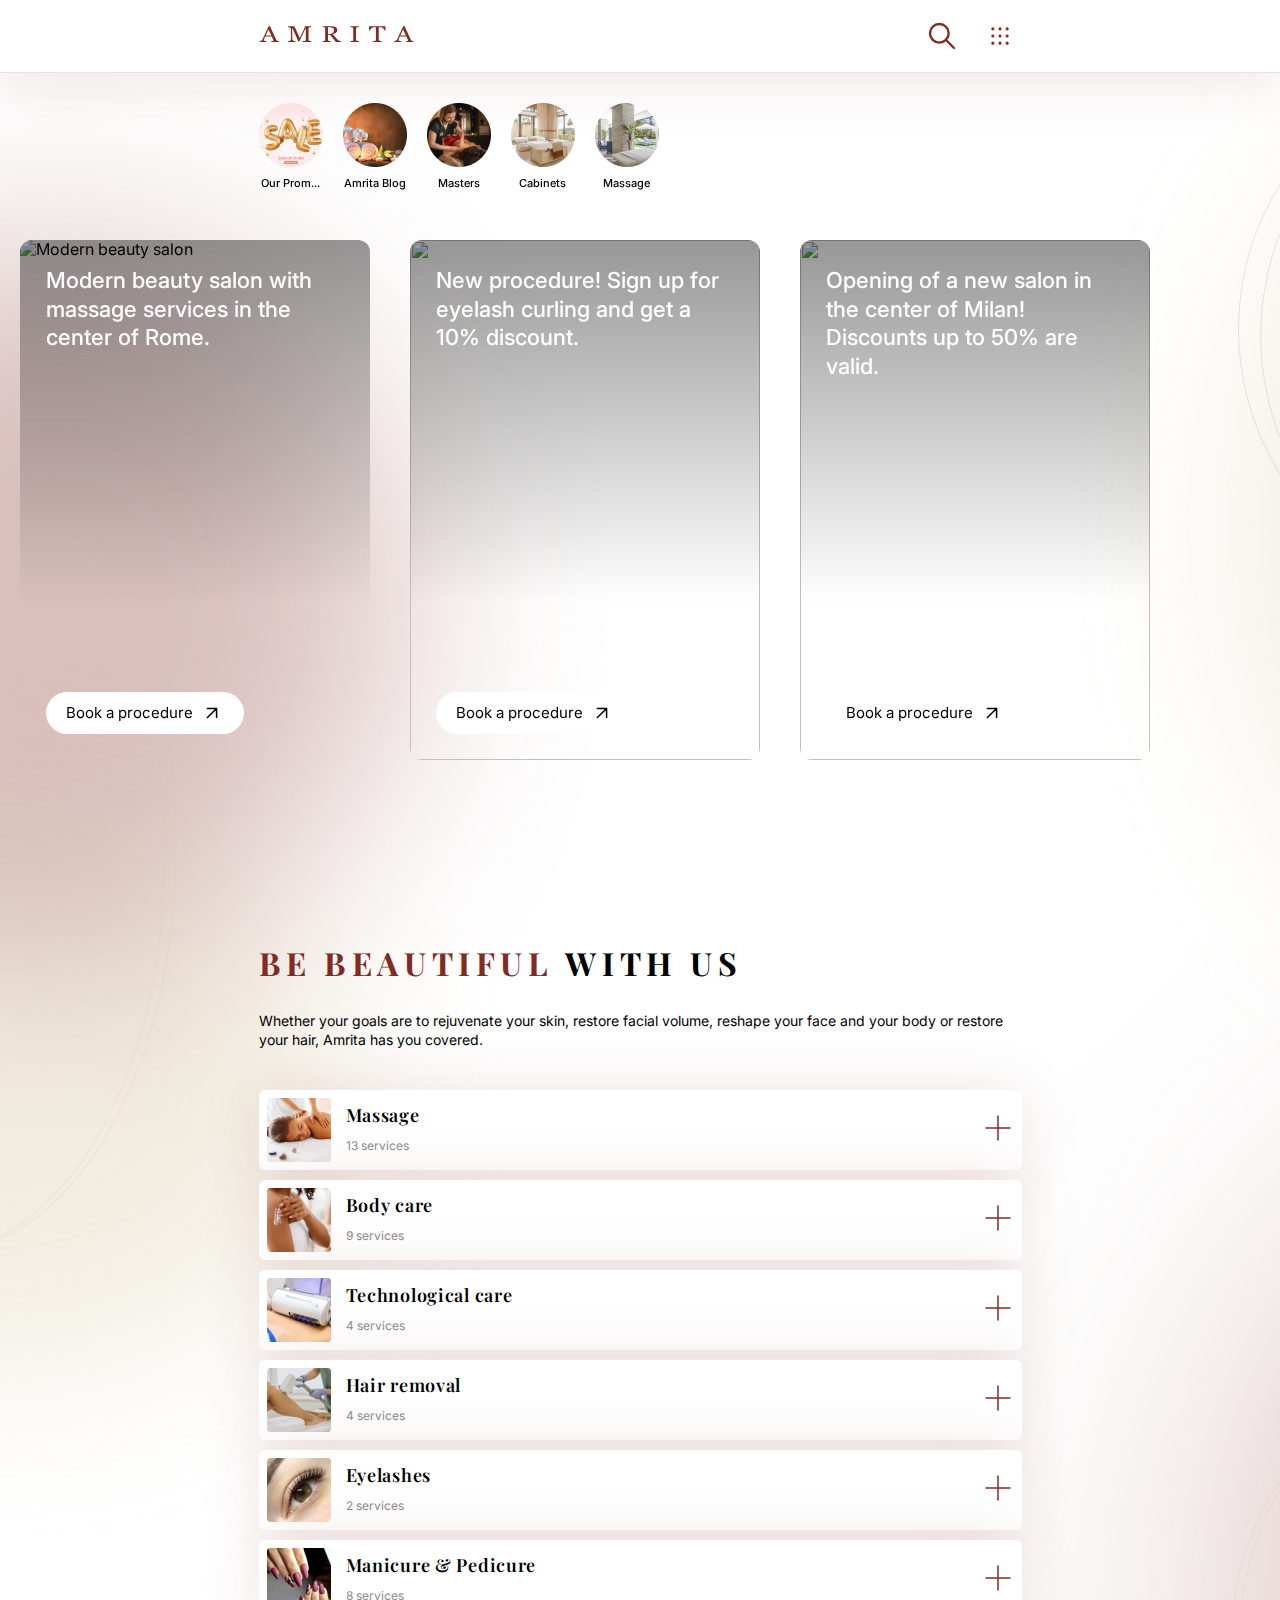
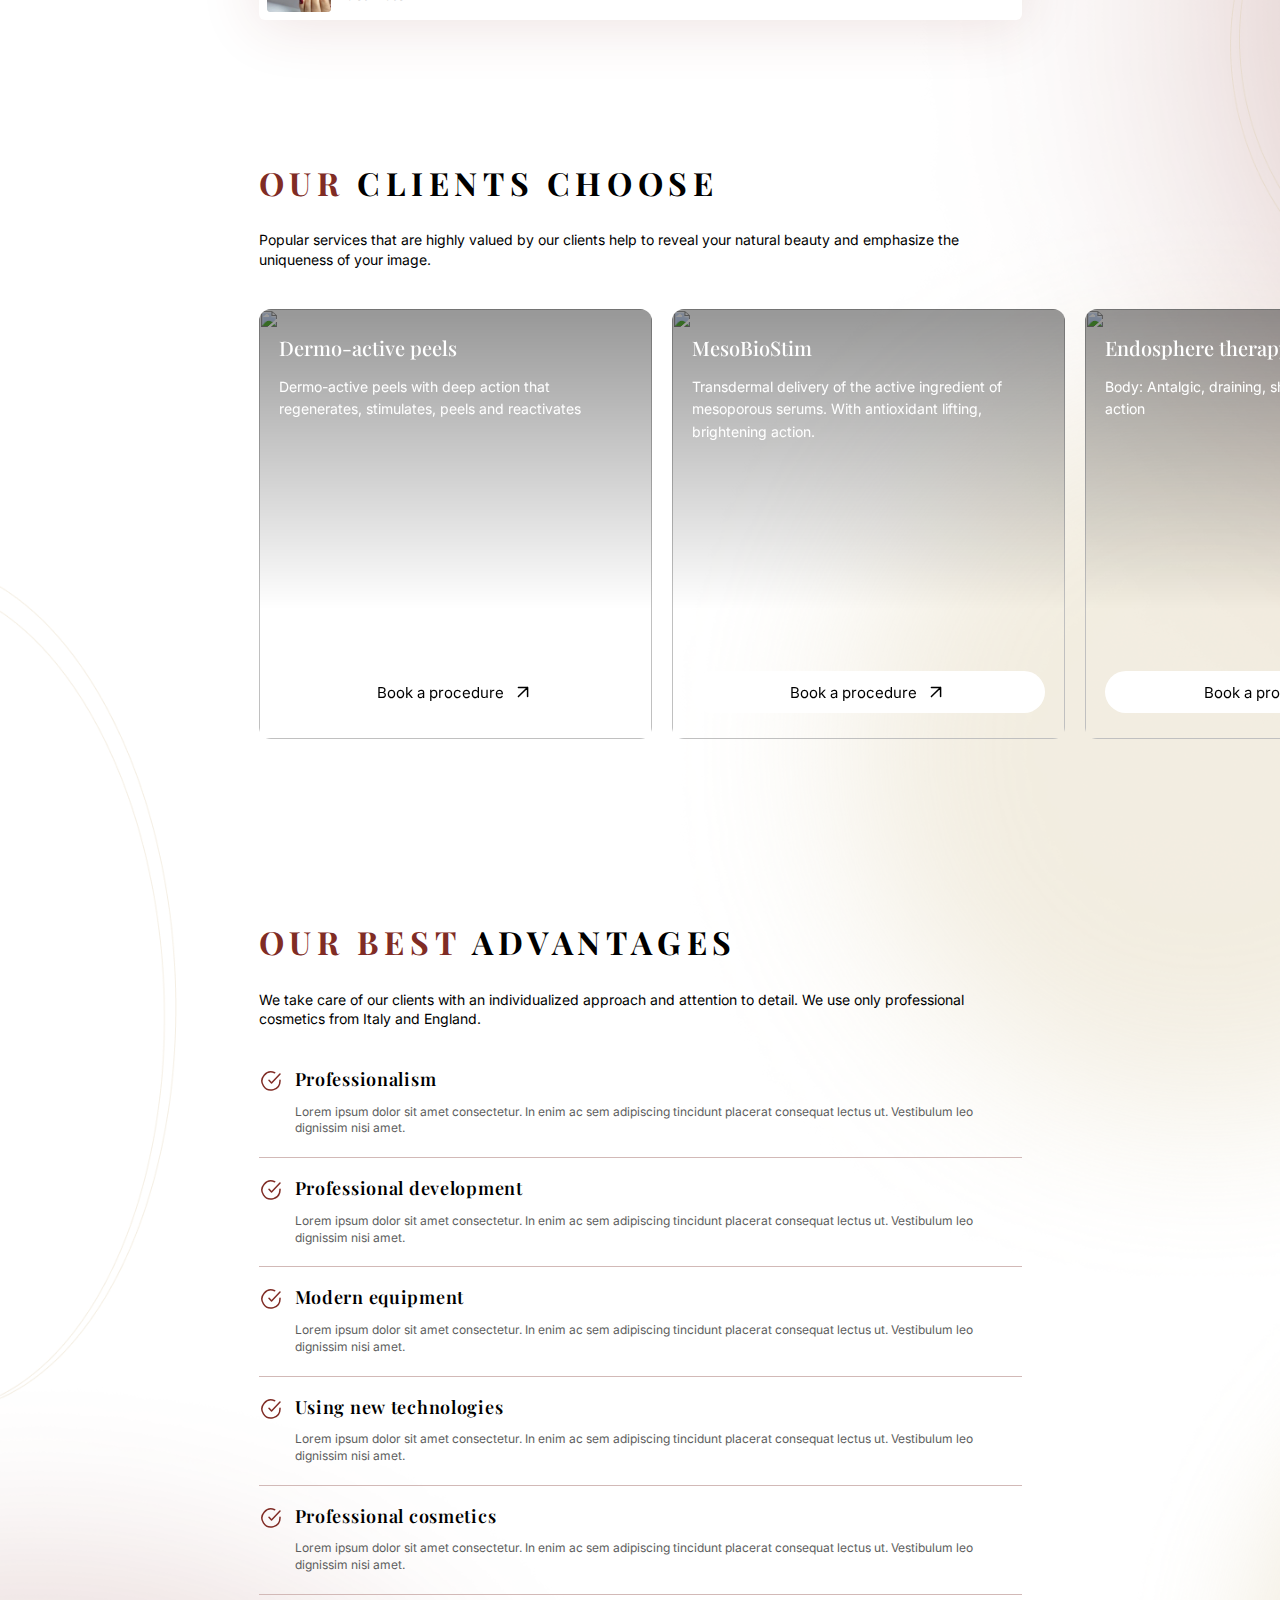
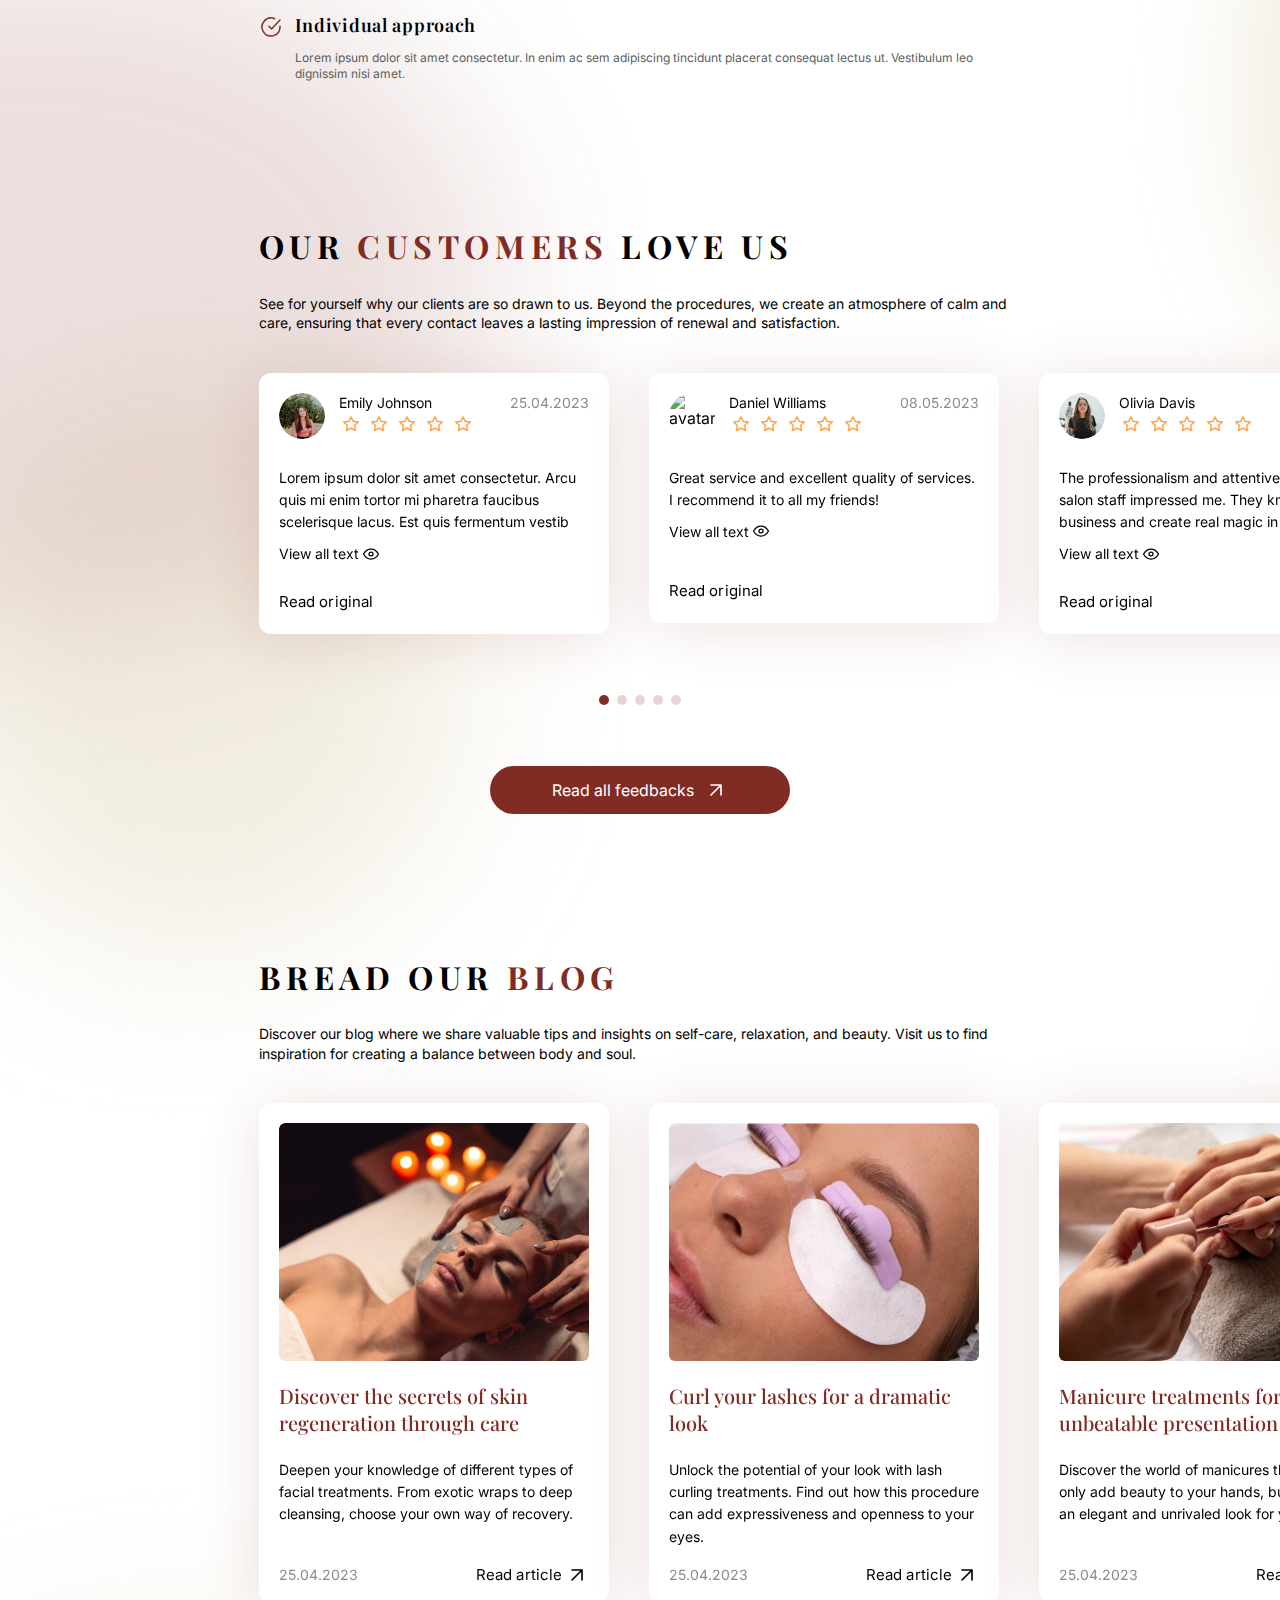
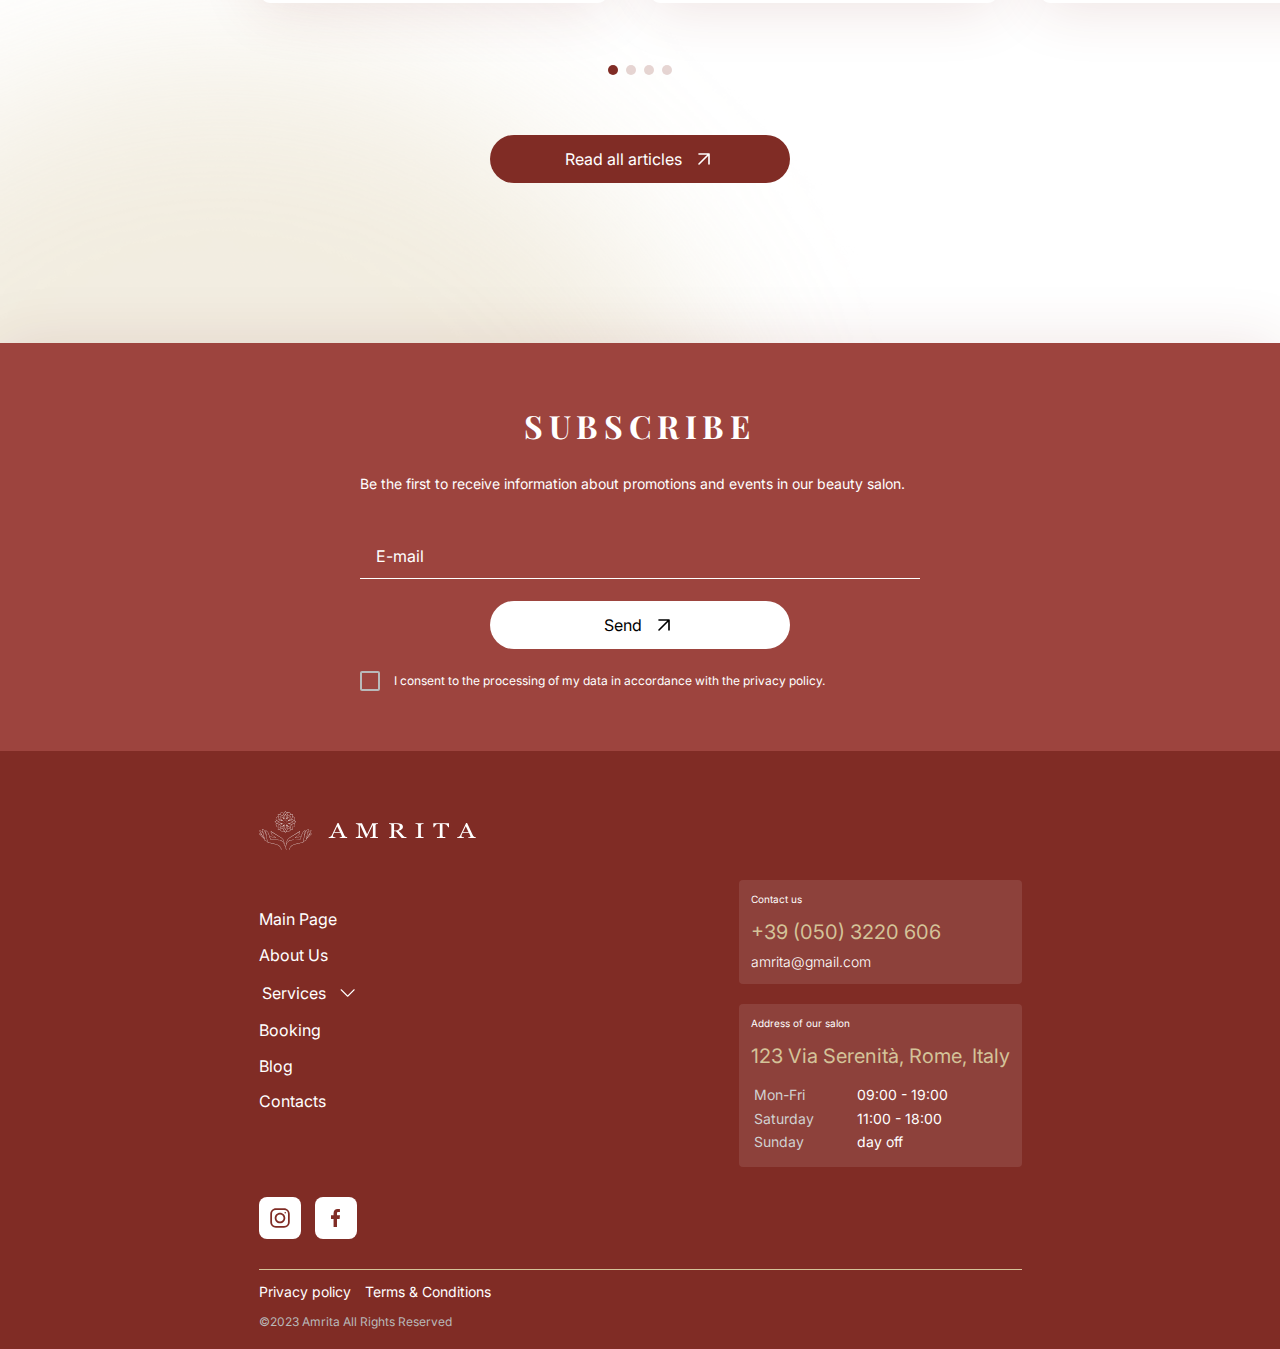
==== commit ffbc88a2: "fixed blog secion swiper" ====
--- a/index.html
+++ b/index.html
@@ -2173,7 +2173,19 @@
             </div>
           </div>
         </div>
-        <div class="swiper-pagination blog__swiper-pagination"></div>
+        <div class="feedback-swiper__control-navigations">
+          <div class="swiper-button-prev feedback-swiper__button-prev">
+            <svg width="52" height="52">
+              <use href="./images/icons_sprite.svg.svg#chevron-left"></use>
+            </svg>
+          </div>
+          <div class="swiper-pagination feedback__swiper-pagination"></div>
+          <div class="swiper-button-next feedback-swiper__button-next">
+            <svg width="52" height="52">
+              <use href="./images/icons_sprite.svg.svg#chevron-left"></use>
+            </svg>
+          </div>
+        </div>
       </div>
       <div class="container">
         <a href="./blog.html" type="button" class="feedback__button">
--- a/css/pagesStyles/main.css
+++ b/css/pagesStyles/main.css
@@ -865,7 +865,7 @@
     min-height: 267px;
   }
 }
-/*  */
+
 .feedback-swiper__control-navigations{
   width: 274px;
   height: 52px;
@@ -907,7 +907,6 @@
 .swiper-button-next.feedback-swiper__button-next::after{
   display: none;
 }
-/*  */
 .swiper-pagination.feedback__swiper-pagination {
   position: static;
   bottom: 0;
@@ -1099,7 +1098,7 @@
   padding: 20px;
   border-radius: 12px;
   background-color: var(--global-text-color);
-  box-shadow: 0px 4px 10px 0px rgba(127, 43, 37, 0.14);
+  box-shadow: var(--main-box-shadow);
 }
 
 @media screen and (min-width: 843px) {
@@ -1154,7 +1153,6 @@
   line-height: 1.4;
   color: #8b8b8b;
 }
-
 .swiper-pagination {
   position: static;
   bottom: 0;
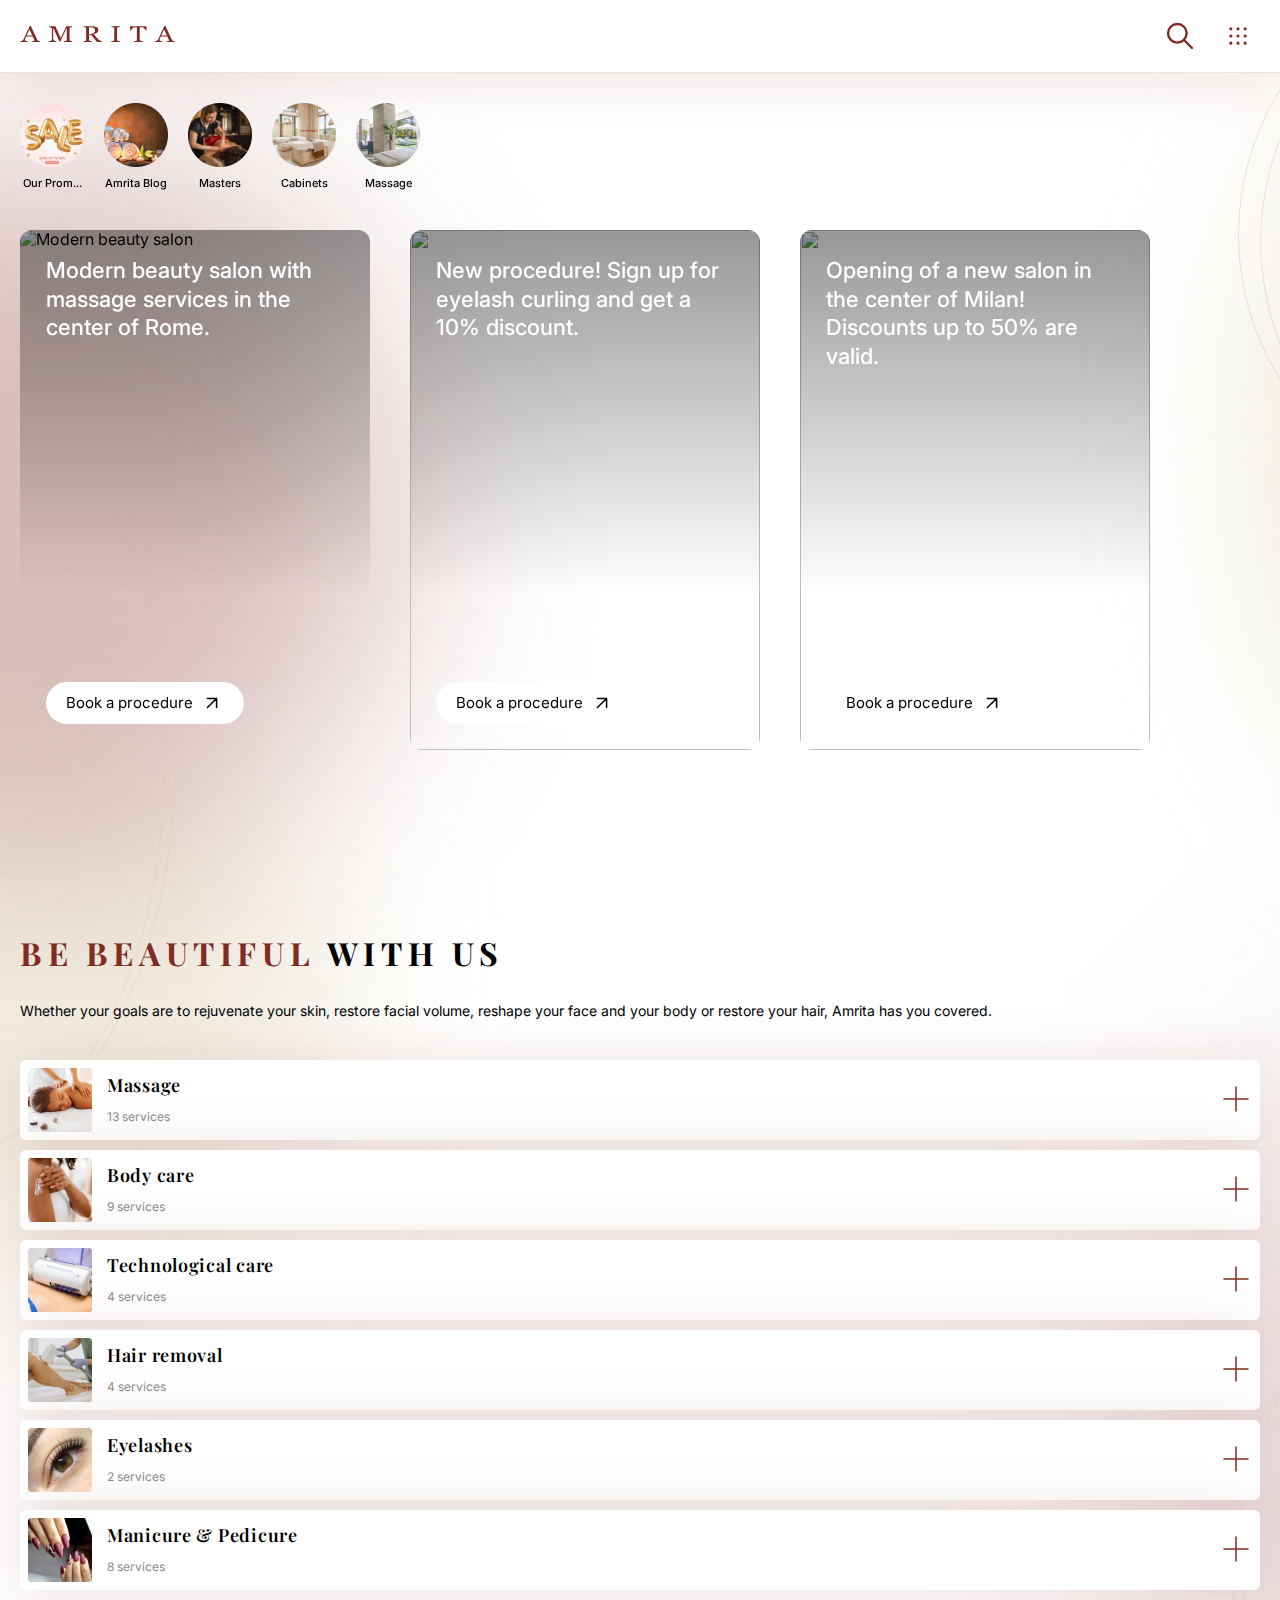
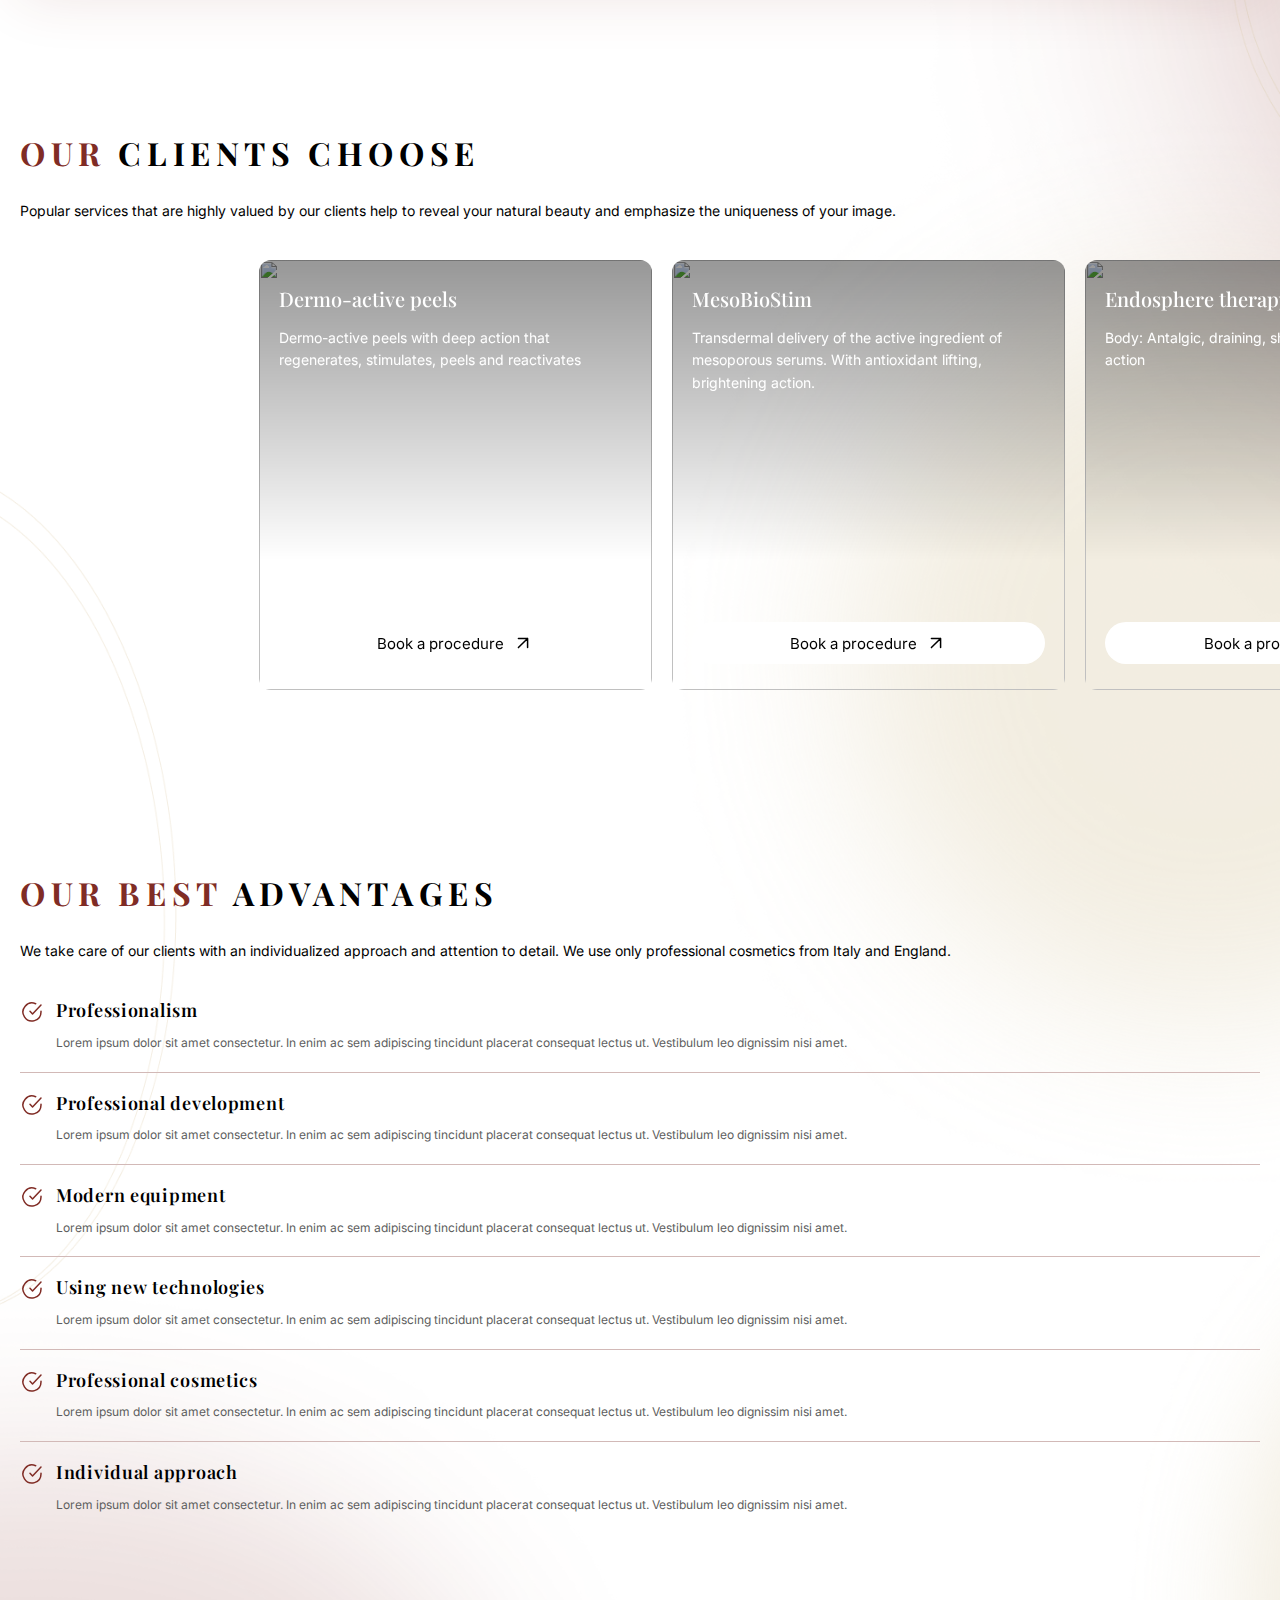
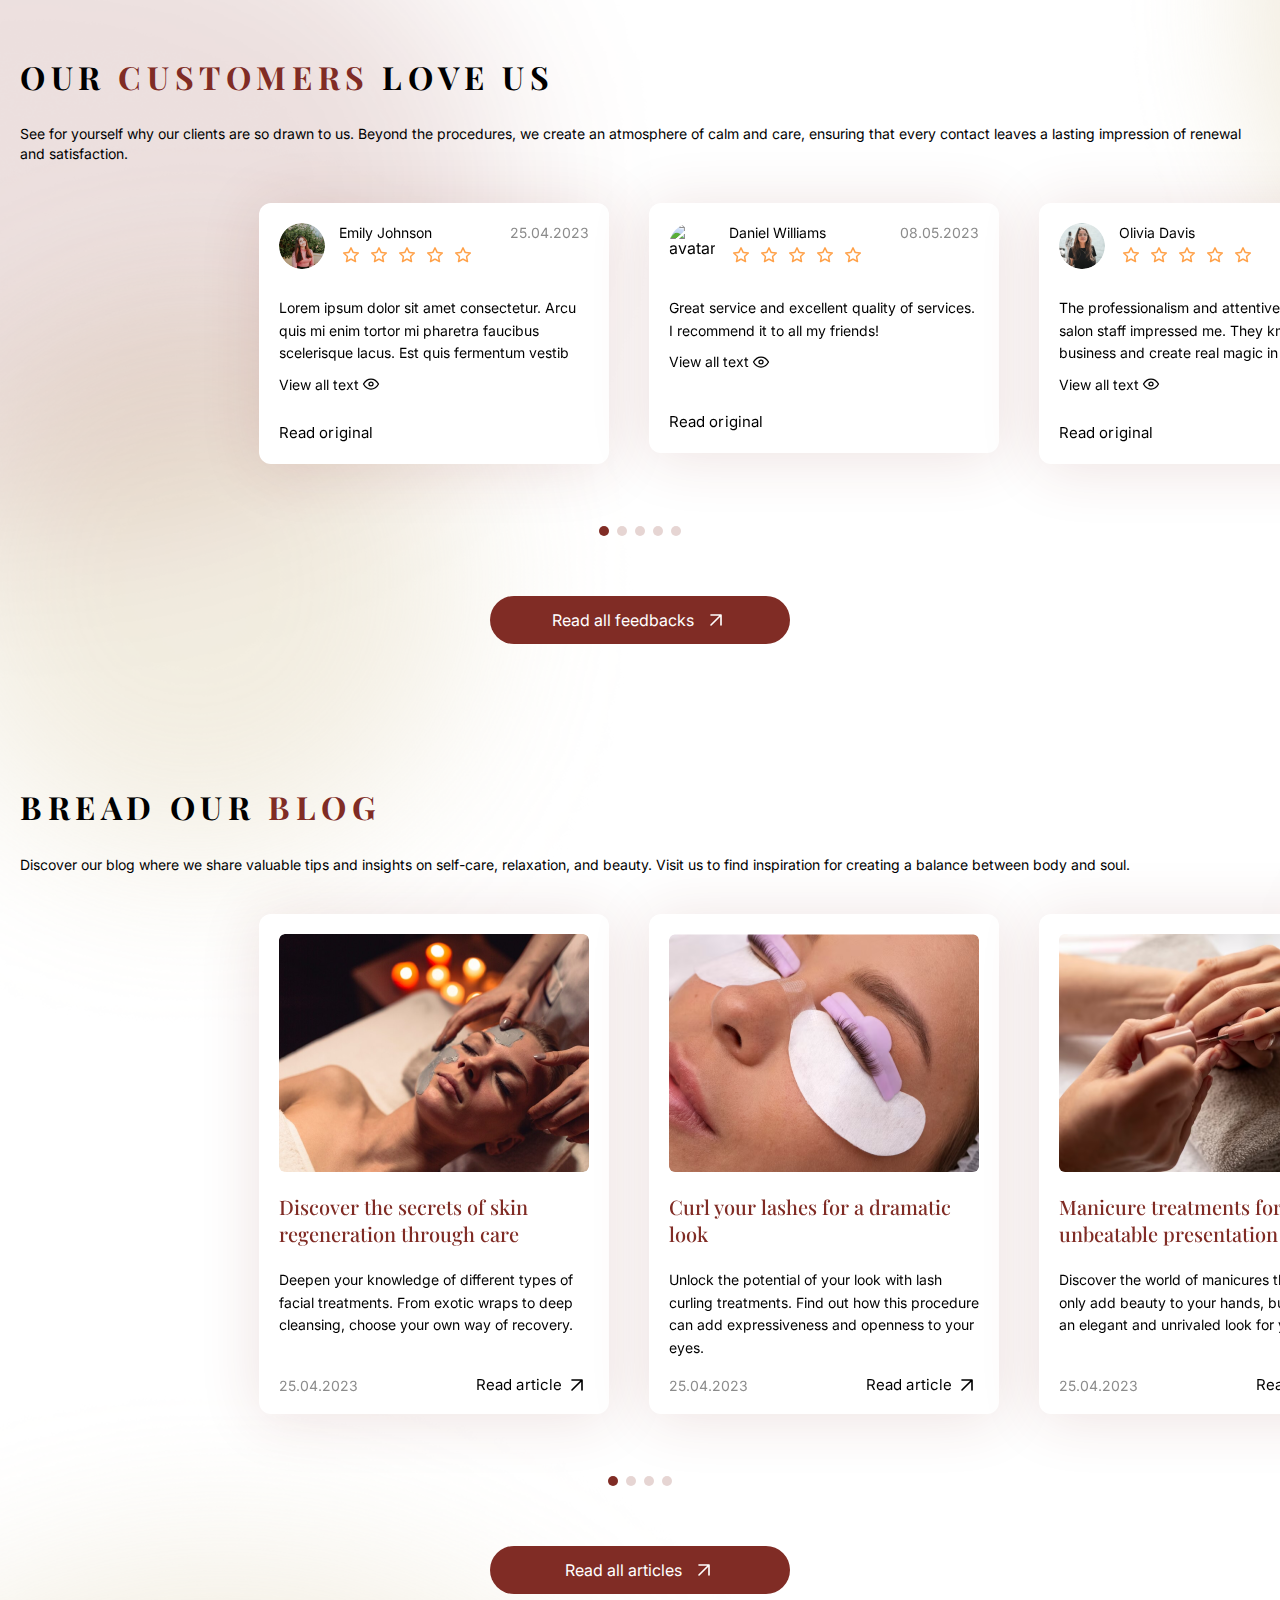
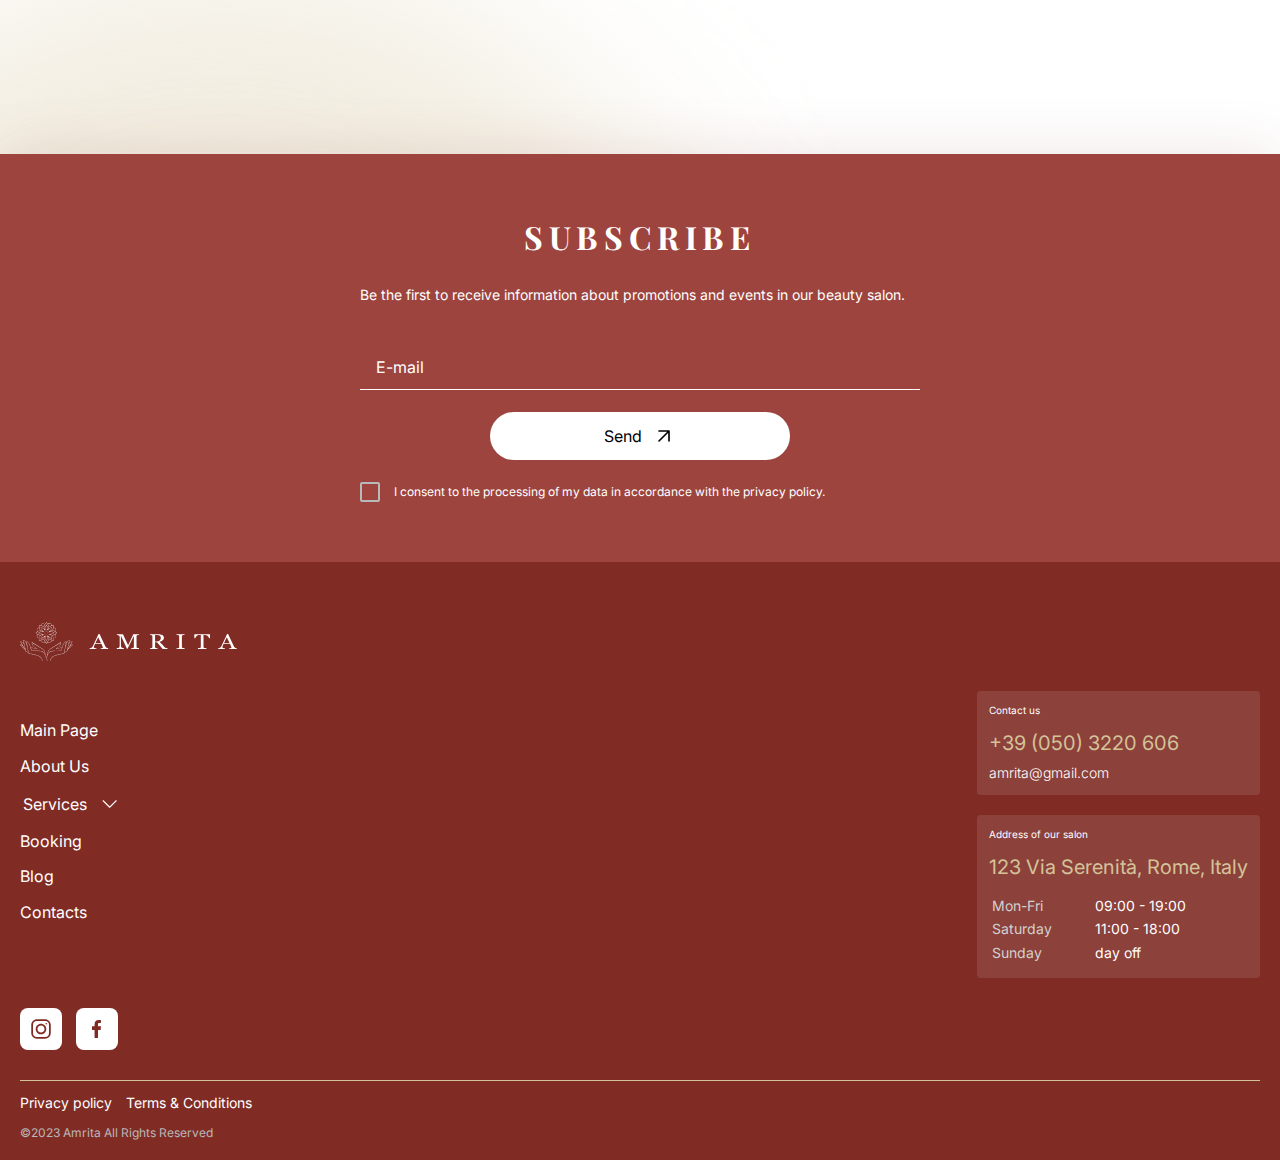
==== commit 412ade1c: "fixed tablet adaptive" ====
--- a/index.html
+++ b/index.html
@@ -813,7 +813,7 @@
     <section class="circle-info">
       <div class="container">
         <div class="circle__swiper">
-          <div class="swiper-wrapper">
+          <div class="swiper-wrapper circle__wrapper">
             <div class="swiper-slide">
               <div class="circle-info__thumb">
                 <img class="circle-info__img" srcset="
@@ -821,7 +821,7 @@
                     ./images/circle-info/img_sm@2x.png 128w,
                     ./images/circle-info/img_lg@1x.png 82w,
                     ./images/circle-info/img_lg@2x.png 164w
-                    " sizes="(min-width: 1440px) 82px, (min-width: 843px) 64px, (min-width: 390px) 64px, 100vw"
+                    " sizes="(min-width: 1440px) 82px, (min-width: 834px) 64px, (min-width: 390px) 64px, 100vw"
                   src="./images/circle-info/img_sm@1x.png" alt="Our Promotions" />
               </div>
               <p class="circle-info__text">Our Prom...</p>
@@ -833,7 +833,7 @@
                   ./images/circle-info/img_sm@2x-1.png 128w,
                   ./images/circle-info/img_lg@1x-1.png 82w,
                   ./images/circle-info/img_lg@2x-1.png 164w
-                  " sizes="(min-width: 1440px) 82px, (min-width: 843px) 64px, (min-width: 390px) 64px, 100vw"
+                  " sizes="(min-width: 1440px) 82px, (min-width: 834px) 64px, (min-width: 390px) 64px, 100vw"
                   class="circle-info__img" src="./images/circle-info/img_sm@1x-1.png" alt="Amrita Blog" />
               </div>
               <p class="circle-info__text">Amrita Blog</p>
@@ -845,7 +845,7 @@
                   ./images/circle-info/img_sm@2x-2.png 128w,
                   ./images/circle-info/img_lg@1x-2.png 82w,
                   ./images/circle-info/img_lg@2x-2.png 164w
-                  " sizes="(min-width: 1440px) 82px, (min-width: 843px) 64px, (min-width: 390px) 64px, 100vw"
+                  " sizes="(min-width: 1440px) 82px, (min-width: 834px) 64px, (min-width: 390px) 64px, 100vw"
                   src="./images/circle-info/img_sm@1x-2.png" alt="Masters" />
               </div>
               <p class="circle-info__text">Masters</p>
@@ -857,7 +857,7 @@
                     ./images/circle-info/img_sm@2x-3.png 128w,
                     ./images/circle-info/img_lg@1x-3.png 82w,
                     ./images/circle-info/img_lg@2x-3.png 164w
-                    " sizes="(min-width: 1440px) 82px, (min-width: 843px) 64px, (min-width: 390px) 64px, 100vw"
+                    " sizes="(min-width: 1440px) 82px, (min-width: 834px) 64px, (min-width: 390px) 64px, 100vw"
                   src="./images/circle-info/img_sm@1x-3.png" alt="Cabinets" />
               </div>
               <p class="circle-info__text">Cabinets</p>
@@ -869,7 +869,7 @@
                     ./images/circle-info/img_sm@2x-4.png 128w,
                     ./images/circle-info/img_lg@1x-4.png 82w,
                     ./images/circle-info/img_lg@2x-4.png 164w
-                    " sizes="(min-width: 1440px) 82px, (min-width: 843px) 64px, (min-width: 390px) 64px, 100vw"
+                    " sizes="(min-width: 1440px) 82px, (min-width: 834px) 64px, (min-width: 390px) 64px, 100vw"
                   src="./images/circle-info/img_sm@1x-4.png" alt="Massage" />
               </div>
               <p class="circle-info__text">Massage</p>
--- a/css/style.css
+++ b/css/style.css
@@ -75,20 +75,21 @@
 
 /*----------------------CONTAINER ----------------------*/
 .container {
-  width: 390px;
+  width: 100%;
+  max-width: 390px;
   margin: 0 auto;
   padding: 0 20px;
 }
 
-@media screen and (min-width: 843px) {
+@media screen and (min-width: 390px) {
   .container {
-    width: 803px;
-  }
-}
-
-@media screen and (min-width: 1440px) {
+    max-width: 803px;
+  }
+}
+
+@media screen and (min-width: 834px) {
   .container {
-    width: 1320px;
+    max-width: 1320px;
   }
 }
 
@@ -104,7 +105,7 @@
   align-items: center;
   justify-content: space-between;
 }
-@media screen and (min-width: 843px) {
+@media screen and (min-width: 834px) {
   .container.head__container {
     padding-top: 14px;
     padding-bottom: 14px;
@@ -246,13 +247,20 @@
   /* ----select */
   .select {
     position: relative;
-    width: 86px;
+    width: 70px;
     height: 42px;
+  }
+  @media screen and (min-width: 390px) {
+    .select {
+      width: 86px;
+    }
   }
   .select.is-active .select-body{
     display: block;
   }
   .select-header {
+    padding-top: 5px;
+    padding-bottom: 5px;
     display: flex;
     align-items: center;
     justify-content: center;
@@ -260,20 +268,37 @@
     border-radius: 100px;
     cursor: pointer;
   }
+  @media screen and (min-width: 390px) {
+    .select-header {
+      padding-top: 0;
+      padding-bottom: 0;
+    }
+  }
   .select-current {
     font-family: "Playfair Display", serif;
-    font-size: 20px;
+    font-size: 16px;
     font-weight: 500;
     line-height: 1.33;
     color: var(--accent-color);
   }
+  @media screen and (min-width: 390px) {
+    .select-current {
+      font-size: 20px;
+    }
+  }
   .select-icon {
-    width: 40px;
-    height: 40px;
+    width: 30px;
+    height: 30px;
     display: flex;
     align-items: center;
     justify-content: center;
     flex-shrink: 0;
+  }
+  @media screen and (min-width: 390px) {
+    .select-icon {
+      width: 40px;
+      height: 40px;
+    }
   }
   .select__icon {
     fill: transparent;
@@ -434,13 +459,13 @@
   }
 }
 /* TABLET SCREEN */
-@media screen and (min-width: 843px) {
+@media screen and (min-width: 834px) {
   .main {
     padding-top: 24px;
     background-image: url("../images/bg_md@1x.png");
   }
 }
-@media (min-resolution: 192dpi) and (min-width: 843px) {
+@media (min-resolution: 192dpi) and (min-width: 834px) {
   .main {
     background-image: url("../images/bg_md@2x.png");
   }
@@ -464,7 +489,7 @@
   padding-bottom: 10px;
   background-color: var(--accent-color);
 }
-@media screen and (min-width: 843px) {
+@media screen and (min-width: 834px) {
   .footer {
     padding-bottom: 20px;
   }
@@ -485,7 +510,7 @@
   width: 100%;
   height: 100%;
 }
-@media screen and (min-width: 843px) {
+@media screen and (min-width: 834px) {
   .footer__content-container {
     display: flex;
     flex-direction: row-reverse;
@@ -505,7 +530,7 @@
   padding-bottom: 30px;
   border-bottom: 1px solid var(--contacts-text-color);
 }
-@media screen and (min-width: 843px) {
+@media screen and (min-width: 834px) {
   .footer__info {
     padding-bottom: 0;
     border-bottom: none;
@@ -601,7 +626,7 @@
   font-weight: 400;
   color: var(--global-text-color);
 }
-@media screen and (min-width: 843px) {
+@media screen and (min-width: 834px) {
   .footer__pages-link {
     margin-right: 10px;
   }
@@ -624,7 +649,7 @@
   padding: 20px;
   border-left: 1px solid var(--global-text-color);
 }
-@media screen and (min-width: 843px) {
+@media screen and (min-width: 834px) {
   .footer-pages-services__box.is-open {
     display: flex;
     gap: 50px;
@@ -697,7 +722,7 @@
   justify-content: space-between;
   margin-bottom: 14px;
 }
-@media screen and (min-width: 843px) {
+@media screen and (min-width: 834px) {
   .footer__info-line-box {
     justify-content: flex-start;
     gap: 14px;
@@ -781,7 +806,12 @@
 .header__buttons {
   display: flex;
   align-items: center;
-  gap: 14px;
+  gap: 0;
+}
+@media screen and (min-width: 390px) {
+  .header__buttons {
+    gap: 14px;
+  }
 }
 @media screen and (min-width: 1440px) {
   .header__buttons {
@@ -800,12 +830,12 @@
   }
 }
 /* TABLET SCREEN */
-@media screen and (min-width: 843px) {
+@media screen and (min-width: 834px) {
   .mobile-menu__main {
     background-image: url("../images/bg_md@1x.png");
   }
 }
-@media (min-resolution: 192dpi) and (min-width: 843px) {
+@media (min-resolution: 192dpi) and (min-width: 834px) {
   .mobile-menu__main {
     background-image: url("../images/bg_md@2x.png");
   }
@@ -873,7 +903,7 @@
 .mobile-menu__button:hover, .mobile-menu__button:focus{
   background-color: var(--button-color-red-80);
 }
-@media screen and (min-width: 843px) {
+@media screen and (min-width: 834px) {
   .mobile-menu__button {
     width: 300px;
     margin-left: auto;
--- a/css/pagesStyles/main.css
+++ b/css/pagesStyles/main.css
@@ -2,22 +2,30 @@
 /* --------------circle-info */
 .circle-info {
   margin-bottom: 30px;
-}
-
-@media screen and (min-width: 843px) {
-  .circle-info {
-    margin-bottom: 50px;
-  }
-}
-
-@media screen and (min-width: 1440px) {
+  overflow: hidden;
+}
+
+@media screen and (min-width: 834px) {
   .circle-info {
     margin-bottom: 40px;
   }
 }
 
+@media screen and (min-width: 1440px) {
+  .circle-info {
+    margin-bottom: 40px;
+  }
+}
+
 .swiper {
   width: 100%;
+}
+
+
+@media screen and (min-width: 834px) {
+  .swiper-wrapper.circle__wrapper{
+    margin-bottom: 0;
+  }
 }
 
 .swiper-slide {
@@ -101,7 +109,7 @@
   height: 100%;
 }
 
-@media screen and (min-width: 843px) {
+@media screen and (min-width: 834px) {
   .banner__swiper-slide {
     width: 350px;
   }
@@ -429,7 +437,7 @@
   background-color: var(--global-text-color);
 }
 
-@media screen and (min-width: 843px) {
+@media screen and (min-width: 834px) {
   .item-catalog__list {
     gap: 26px 18px;
   }
@@ -548,7 +556,7 @@
 .swiper.popular__swiper{
   padding-left: calc((100% - 350px) / 2);
 }
-@media screen and (min-width: 843px) {
+@media screen and (min-width: 834px) {
   .swiper.popular__swiper{
     padding-left: calc((100% - 763px) / 2);
   }
@@ -560,6 +568,12 @@
 }
 .popular__swiper-wrapper {
   height: 430px;
+  padding-left: 10px;
+}
+@media screen and (min-width: 390px) {
+  .popular__swiper-wrapper{
+    padding-left: 0;
+  }
 }
 
 @media screen and (min-width: 1440px) {
@@ -810,11 +824,17 @@
   margin-bottom: 30px;
   overflow: visible;
   width: 100%;
-  padding-left: calc((100% - 350px) / 2);
-  padding-right: calc((100% - 350px) / 2);
-}
-
-@media screen and (min-width: 843px) {
+  padding-left: calc((100% - 300px) / 2);
+  padding-right: calc((100% - 300px) / 2);
+}
+@media screen and (min-width: 390px) {
+  .feedback__swiper {
+    padding-left: calc((100% - 350px) / 2);
+    padding-right: calc((100% - 350px) / 2);
+  }
+}
+
+@media screen and (min-width: 834px) {
   .feedback__swiper {
     min-height: 301px;
     margin-bottom: 40px;
@@ -837,7 +857,7 @@
   margin-bottom: 20px;
 }
 
-@media screen and (min-width: 843px) {
+@media screen and (min-width: 834px) {
   .feedback__swiper-wrapper {
     margin-bottom: 40px;
   }
@@ -853,7 +873,7 @@
   box-shadow: var(--main-box-shadow);
 }
 
-@media screen and (min-width: 843px) {
+@media screen and (min-width: 834px) {
   .feedback__swiper-slide {
     width: 350px;
   }
@@ -1045,7 +1065,7 @@
   border: 2px solid var(--button-color-red-80);
 }
 
-@media screen and (min-width: 843px) {
+@media screen and (min-width: 834px) {
   .feedback__button {
     width: 300px;
     text-align: center;
@@ -1077,7 +1097,7 @@
   margin-bottom: 30px;
 }
 
-@media screen and (min-width: 843px) {
+@media screen and (min-width: 834px) {
   .description.blog__description {
     margin-bottom: 40px;
   }
@@ -1087,7 +1107,7 @@
   margin-bottom: 30px;
 }
 
-@media screen and (min-width: 843px) {
+@media screen and (min-width: 834px) {
   .swiper-wrapper {
     margin-bottom: 40px;
   }
@@ -1101,18 +1121,23 @@
   box-shadow: var(--main-box-shadow);
 }
 
-@media screen and (min-width: 843px) {
+@media screen and (min-width: 834px) {
   .blog__swiper-slide {
     width: 350px;
   }
 }
 
 .blog__thumb {
-  width: 310px;
+  width: auto;
   height: 238px;
   margin-bottom: 22px;
   border-radius: 6px;
   overflow: hidden;
+}
+@media screen and (min-width: 390px) {
+  .blog__thumb {
+    width: 310px;
+  }
 }
 
 .blog__thumb>img {
@@ -1167,7 +1192,7 @@
   box-shadow: var(--main-box-shadow);
 }
 
-@media screen and (min-width: 843px) {
+@media screen and (min-width: 834px) {
   .subscripe__content-box {
     width: 560px;
     margin-left: auto;
@@ -1197,7 +1222,7 @@
   color: var(--global-text-color);
 }
 
-@media screen and (min-width: 843px) {
+@media screen and (min-width: 834px) {
   .subscripe__title {
     text-align: center;
   }
@@ -1271,7 +1296,7 @@
   color: var(--accent-color);
 }
 
-@media screen and (min-width: 843px) {
+@media screen and (min-width: 834px) {
   .subscripe__button-submit {
     width: 300px;
     margin-right: auto;
@@ -1317,7 +1342,7 @@
   cursor: pointer;
 }
 
-@media screen and (min-width: 843px) {
+@media screen and (min-width: 834px) {
   input[type="checkbox"]+label {
     width: 20px;
   }
@@ -1333,7 +1358,7 @@
   background-color: var(--accent-color);
 }
 
-@media screen and (min-width: 843px) {
+@media screen and (min-width: 834px) {
   input[type="checkbox"]:checked+label {
     width: 20px;
   }
